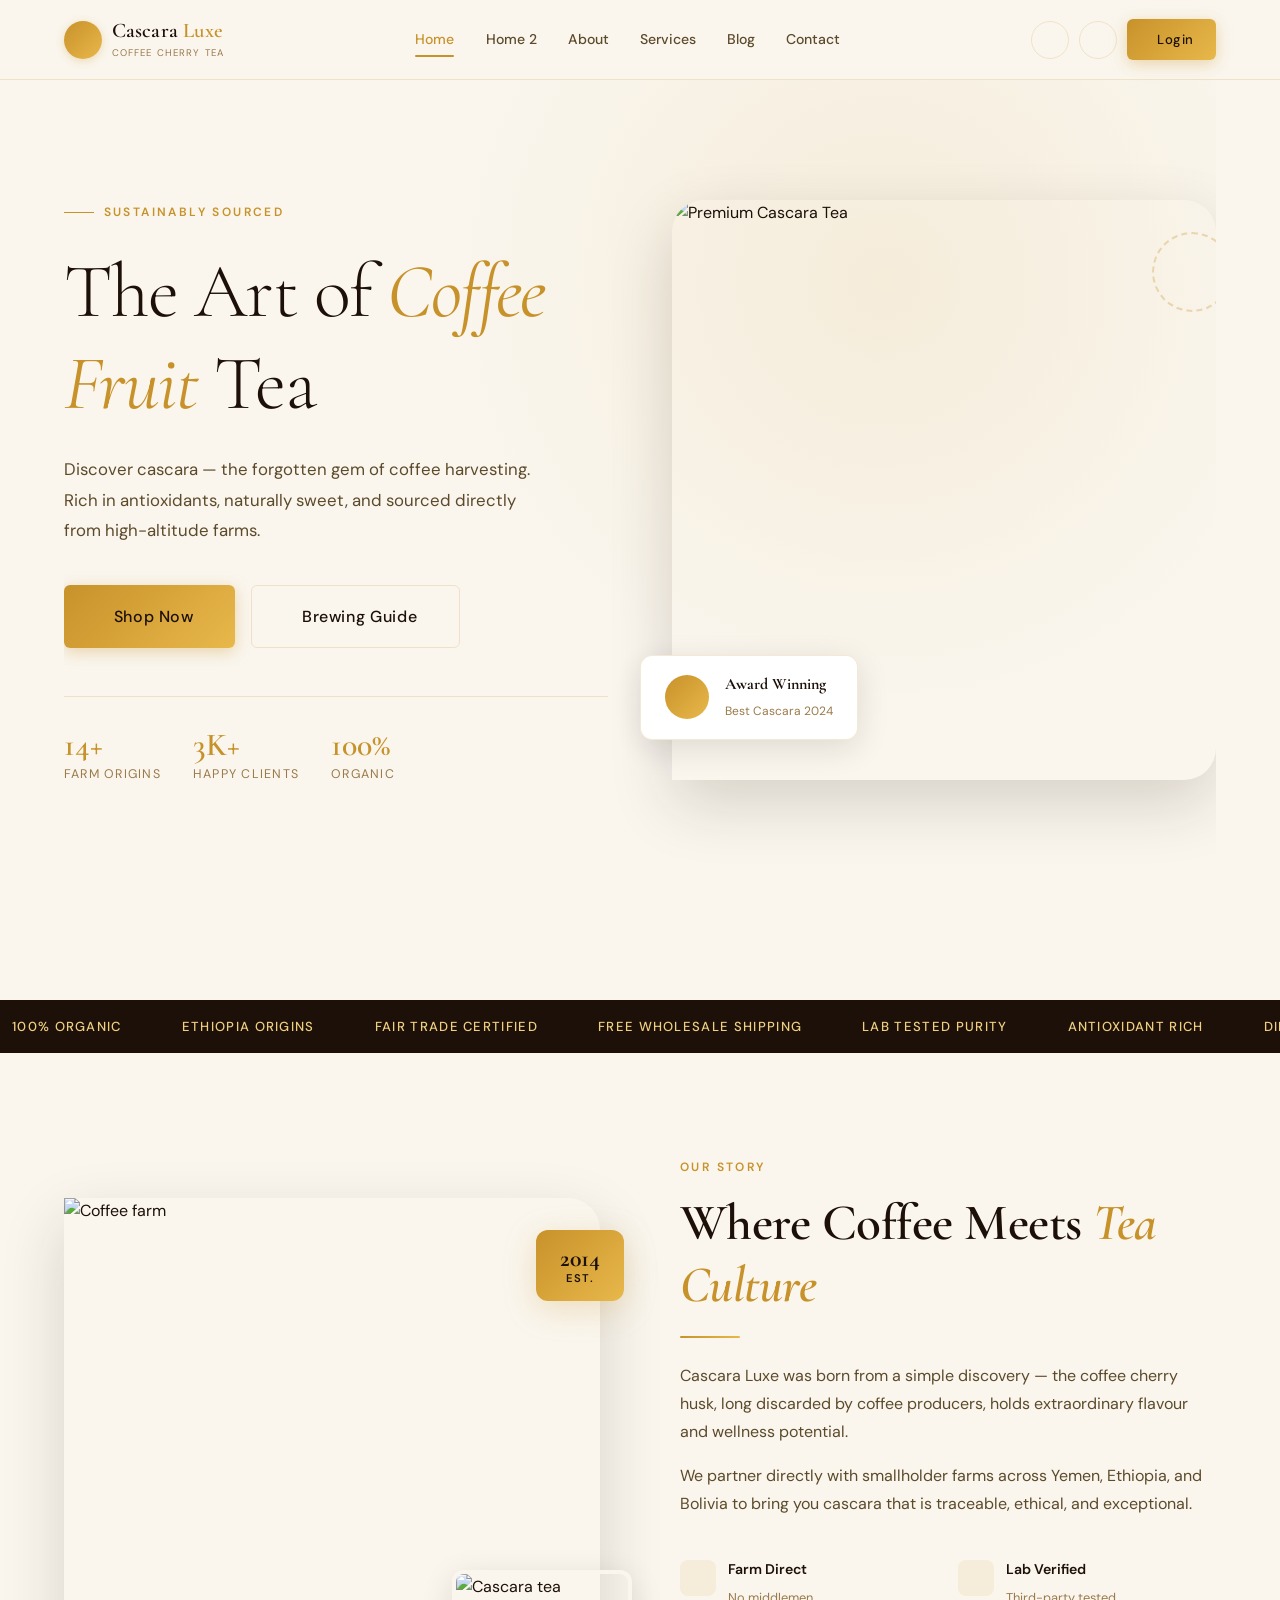
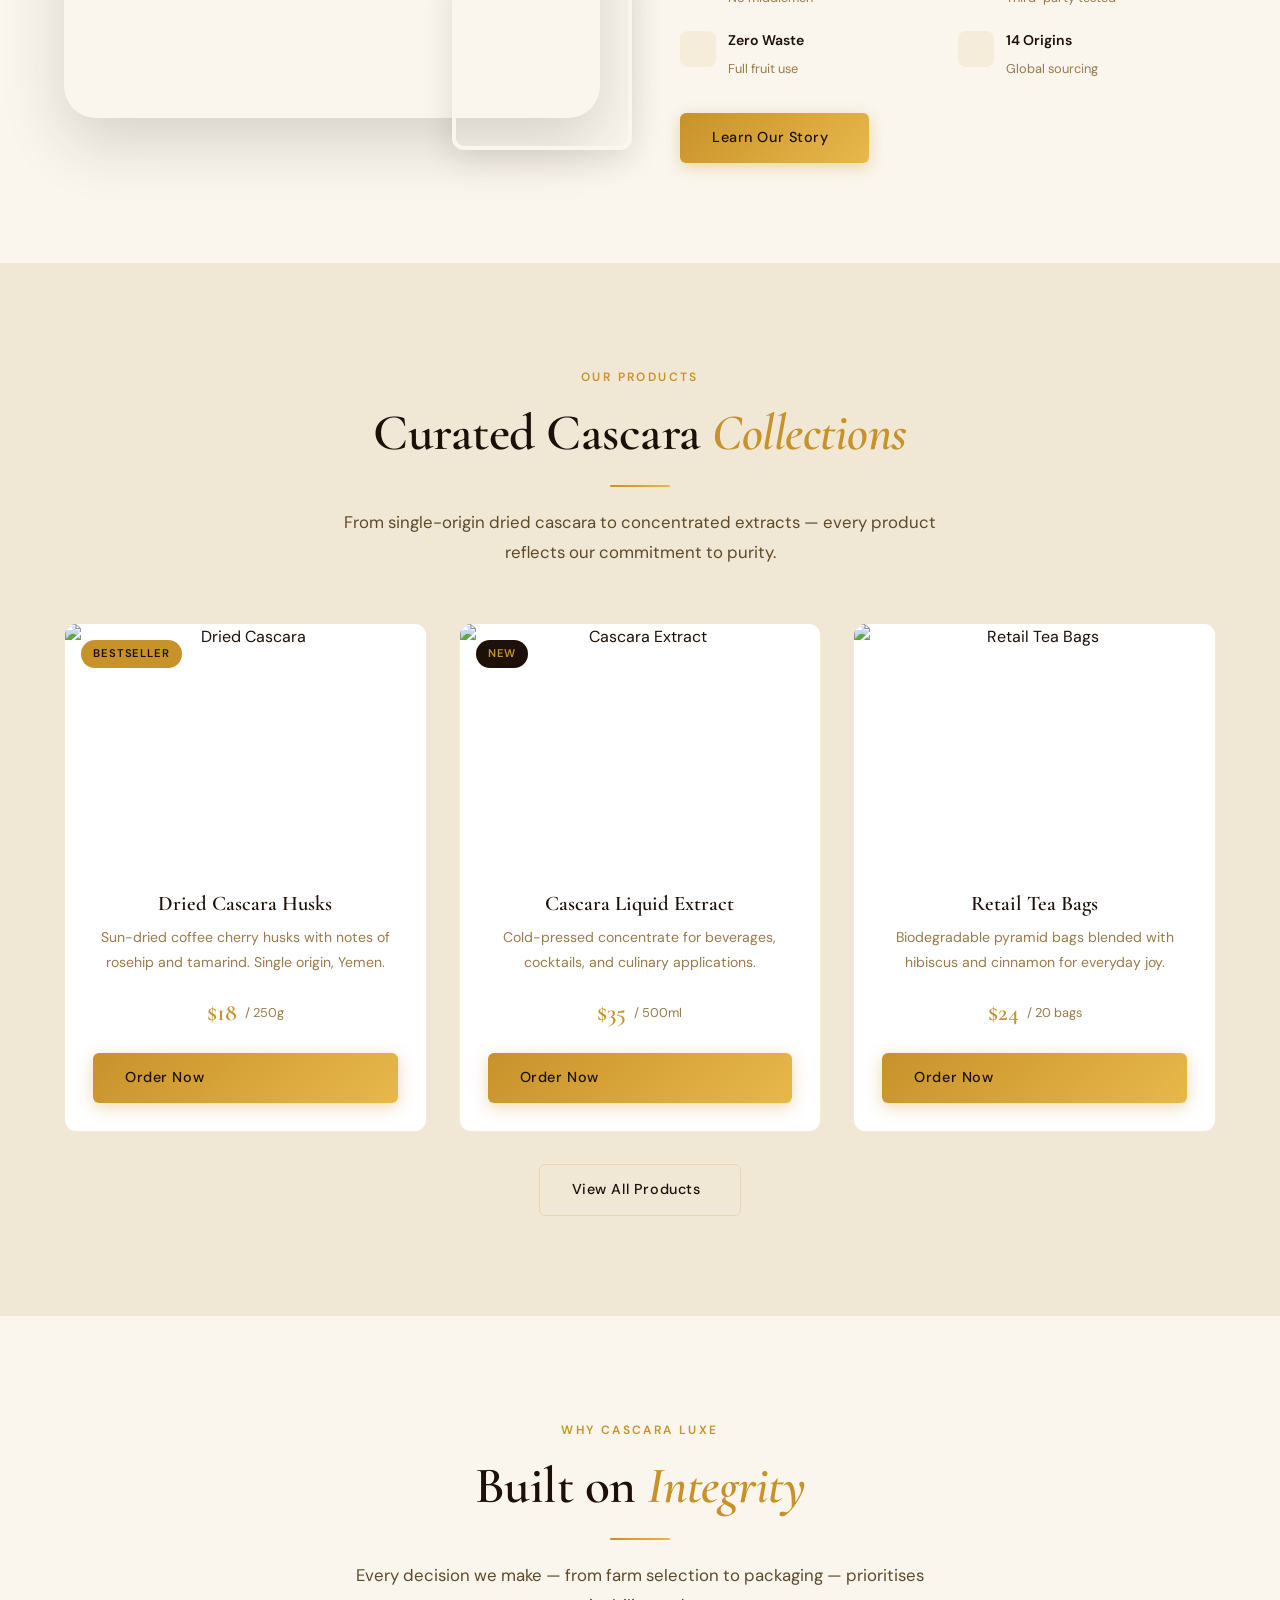
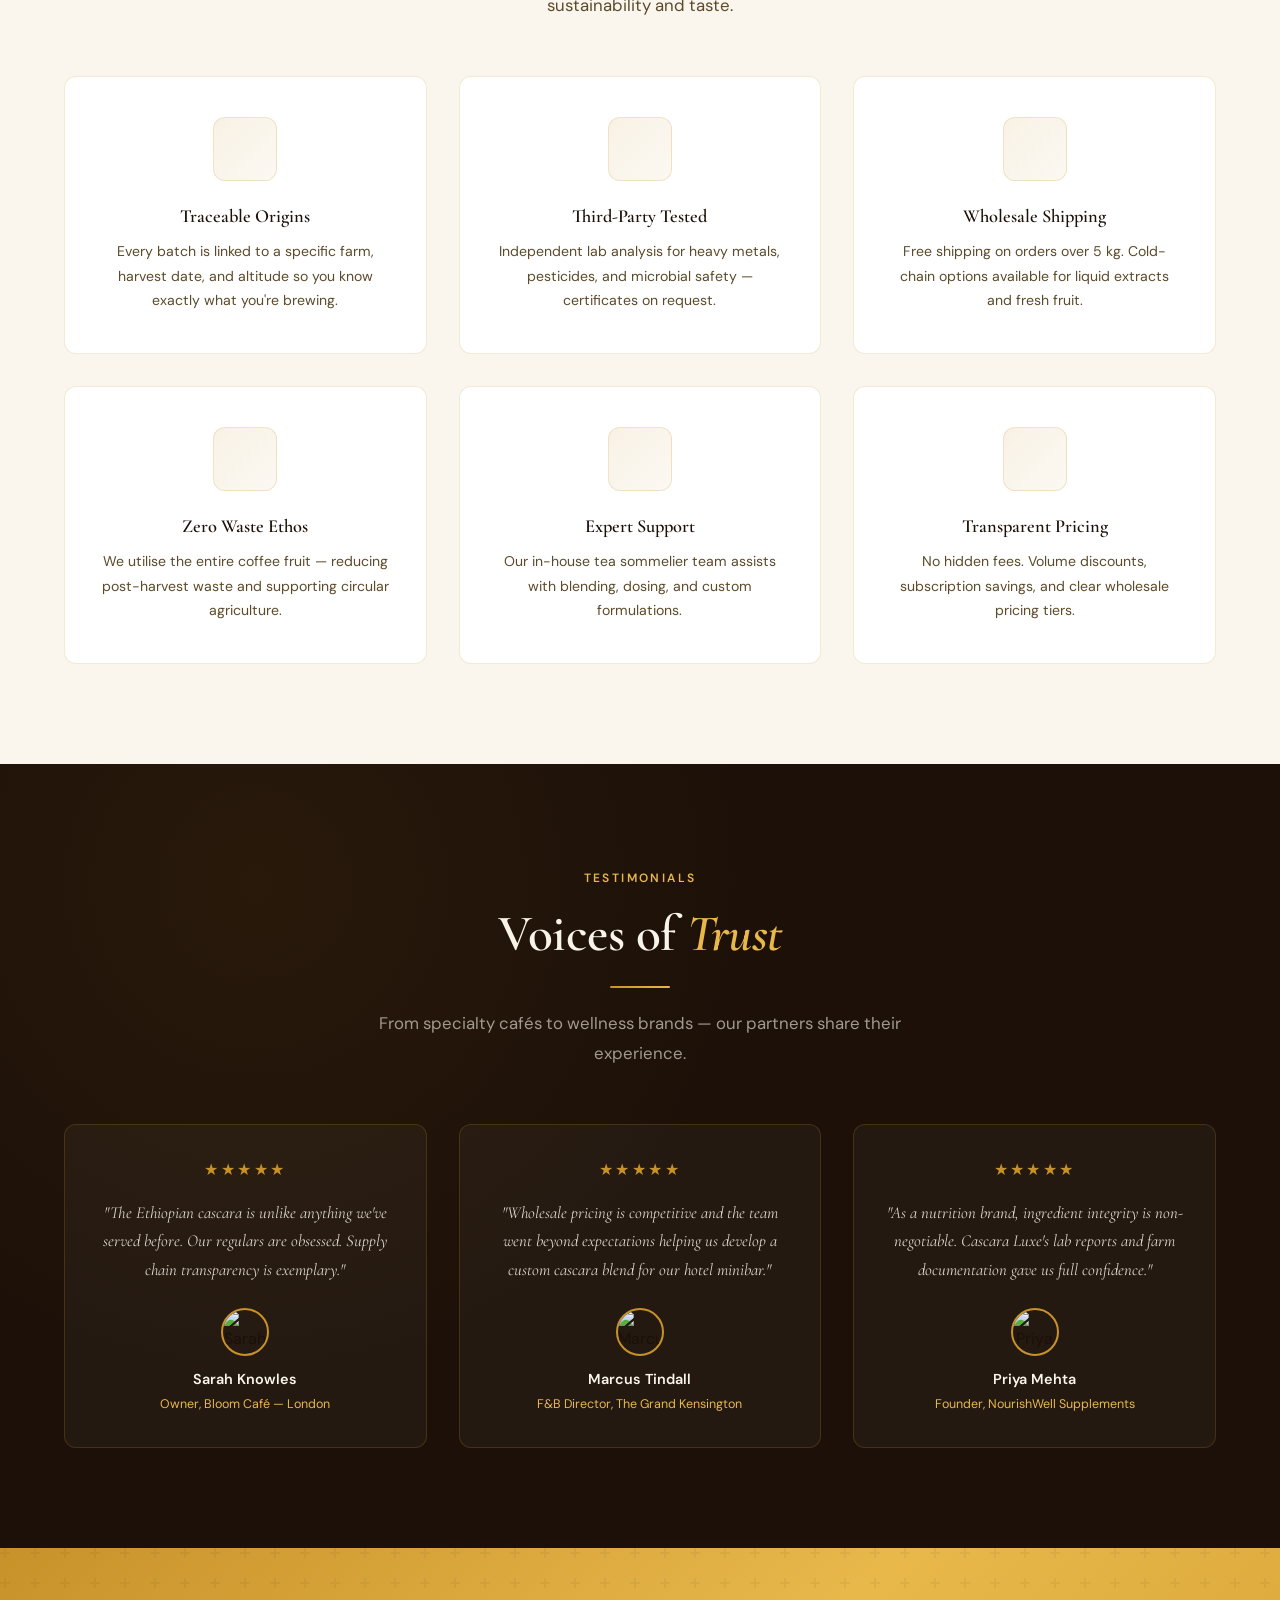
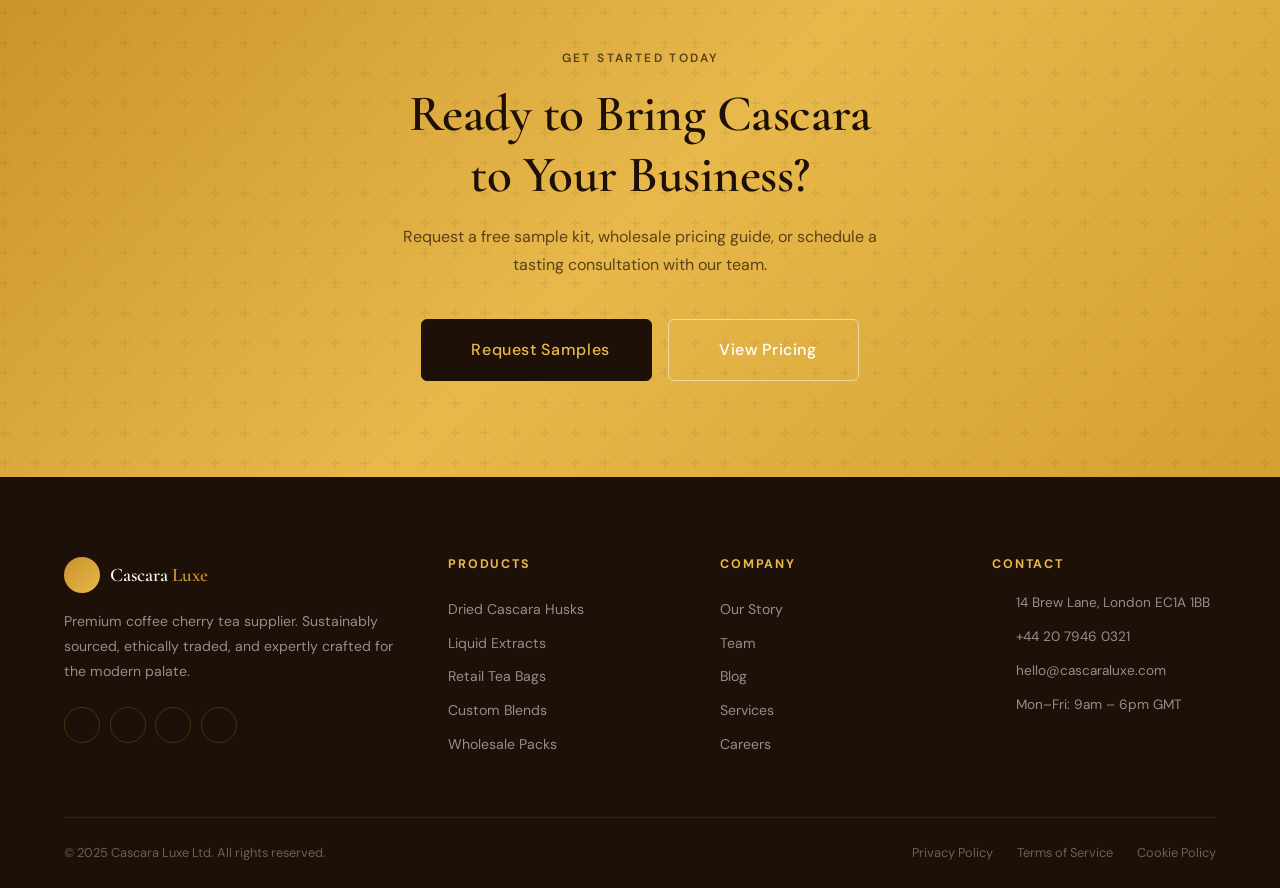
==== index.html @ 8170ac2a "first commit" ====
<!DOCTYPE html>
<html lang="en" data-theme="light" dir="ltr">
<head>
  <meta charset="UTF-8" />
  <meta name="viewport" content="width=device-width, initial-scale=1.0" />
  <title>Cascara Luxe — Coffee Cherry & Cascara Tea Supplier</title>
  <meta name="description" content="Premium cascara sourcing, brewing guides, wholesale pricing and retail bags. Pure coffee fruit, naturally crafted." />
  <link rel="icon" href="assets/images/favicon.svg" type="image/svg+xml" />
  <link rel="stylesheet" href="assets/css/style.css" />
  <link rel="stylesheet" href="assets/css/dark-mode.css" />
  <link rel="stylesheet" href="assets/css/rtl.css" />
  <link rel="stylesheet" href="https://cdnjs.cloudflare.com/ajax/libs/remixicon/4.2.0/remixicon.min.css" />
</head>
<body>

<!-- Page Loader -->
<div id="page-loader">
  <div style="position:relative;display:flex;align-items:center;justify-content:center;">
    <div class="loader-ring"></div>
    <span class="loader-brand">C</span>
  </div>
</div>

<!-- Header -->
<header class="header" id="header">
  <div class="header-inner">
    <a href="index.html" class="brand">
      <div class="brand-logo"><i class="ri-leaf-line"></i></div>
      <div>
        <span class="brand-name">Cascara <span>Luxe</span></span>
        <span class="brand-tagline">Coffee Cherry Tea</span>
      </div>
    </a>
    <!-- Desktop Nav -->
    <nav class="nav-desktop" aria-label="Main Navigation">
      <a href="index.html" class="nav-link active">Home</a>
      <a href="pages/home2.html" class="nav-link">Home 2</a>
      <a href="pages/about.html" class="nav-link">About</a>
      <a href="pages/services.html" class="nav-link">Services</a>
      <a href="pages/blog.html" class="nav-link">Blog</a>
      <a href="pages/contact.html" class="nav-link">Contact</a>
    </nav>
    <!-- Actions -->
    <div class="header-actions">
      <button class="icon-btn theme-toggle" aria-label="Toggle Theme" title="Toggle Theme">
        <i class="ri-moon-line"></i>
      </button>
      <button class="icon-btn rtl-toggle" aria-label="Toggle RTL" title="Toggle Direction">
        <i class="ri-align-right"></i>
      </button>
      <a href="pages/login.html" class="btn btn-primary btn-sm">
        <i class="ri-user-line"></i> Login
      </a>
      <button class="hamburger" aria-label="Toggle Menu" aria-expanded="false">
        <span></span><span></span><span></span>
      </button>
    </div>
  </div>
</header>

<!-- Mobile Menu -->
<div class="mobile-menu" id="mobile-menu">
  <a href="index.html" class="mobile-nav-link active">Home</a>
  <a href="pages/home2.html" class="mobile-nav-link">Home 2</a>
  <a href="pages/about.html" class="mobile-nav-link">About</a>
  <a href="pages/services.html" class="mobile-nav-link">Services</a>
  <a href="pages/blog.html" class="mobile-nav-link">Blog</a>
  <a href="pages/contact.html" class="mobile-nav-link">Contact</a>
  <div class="mobile-actions">
    <button class="icon-btn theme-toggle" aria-label="Theme"><i class="ri-moon-line"></i></button>
    <button class="icon-btn rtl-toggle" aria-label="RTL"><i class="ri-align-right"></i></button>
    <a href="pages/login.html" class="btn btn-primary btn-sm"><i class="ri-user-line"></i> Login</a>
  </div>
</div>

<main>

  <!-- ── SECTION 1: Hero ── -->
  <section class="section" style="padding-top:0">
    <div class="container">
      <div class="hero">
        <div class="hero-content">
          <span class="hero-eyebrow">Sustainably Sourced</span>
          <h1>The Art of <em>Coffee Fruit</em> Tea</h1>
          <p class="hero-desc">
            Discover cascara — the forgotten gem of coffee harvesting. Rich in antioxidants, 
            naturally sweet, and sourced directly from high-altitude farms.
          </p>
          <div class="hero-ctas">
            <a href="services.html" class="btn btn-primary btn-lg">
              <i class="ri-leaf-line"></i> Shop Now
            </a>
            <a href="home2.html" class="btn btn-secondary btn-lg">
              <i class="ri-play-circle-line"></i> Brewing Guide
            </a>
          </div>
          <div class="hero-stats">
            <div>
              <span class="hero-stat-num">14+</span>
              <span class="hero-stat-label">Farm Origins</span>
            </div>
            <div>
              <span class="hero-stat-num">3K+</span>
              <span class="hero-stat-label">Happy Clients</span>
            </div>
            <div>
              <span class="hero-stat-num">100%</span>
              <span class="hero-stat-label">Organic</span>
            </div>
          </div>
        </div>
        <div class="hero-visual">
          <img src="https://images.unsplash.com/photo-1544787219-7f47ccb76574?w=800&q=80"
               alt="Premium Cascara Tea" class="hero-img-main" loading="eager" />
          <div class="hero-badge">
            <div class="hero-badge-icon"><i class="ri-award-line"></i></div>
            <div class="hero-badge-text">
              <strong>Award Winning</strong>
              <span>Best Cascara 2024</span>
            </div>
          </div>
          <div class="hero-dot"></div>
        </div>
      </div>
    </div>
  </section>

  <!-- ── Marquee Strip ── -->
  <div class="marquee-strip">
    <div class="marquee-track">
      <span class="marquee-item"><i class="ri-seedling-line"></i> 100% Organic</span>
      <span class="marquee-item"><i class="ri-map-pin-line"></i> Ethiopia Origins</span>
      <span class="marquee-item"><i class="ri-leaf-line"></i> Fair Trade Certified</span>
      <span class="marquee-item"><i class="ri-truck-line"></i> Free Wholesale Shipping</span>
      <span class="marquee-item"><i class="ri-flask-line"></i> Lab Tested Purity</span>
      <span class="marquee-item"><i class="ri-heart-line"></i> Antioxidant Rich</span>
      <span class="marquee-item"><i class="ri-global-line"></i> Direct Farm Sourcing</span>
      <span class="marquee-item"><i class="ri-star-line"></i> Premium Grade</span>
    </div>
  </div>

  <!-- ── SECTION 2: About / Story ── -->
  <section class="about-section reveal" id="about">
    <div class="container">
      <div class="about-grid">
        <div class="about-img-wrap">
          <img src="https://images.unsplash.com/photo-1461023058943-07fcbe16d735?w=700&q=80"
               alt="Coffee farm" class="about-img-main" loading="lazy" />
          <img src="https://images.unsplash.com/photo-1509042239860-f550ce710b93?w=400&q=80"
               alt="Cascara tea" class="about-img-accent" loading="lazy" />
          <div class="about-floater">
            2014<small>Est.</small>
          </div>
        </div>
        <div>
          <span class="section-label">Our Story</span>
          <h2 class="section-title" style="text-align:left">Where Coffee Meets <em style="font-style:italic;color:var(--gold)">Tea Culture</em></h2>
          <div class="divider-gold" style="margin:1rem 0 1.5rem 0"></div>
          <p style="margin-bottom:1rem">
            Cascara Luxe was born from a simple discovery — the coffee cherry husk, long discarded 
            by coffee producers, holds extraordinary flavour and wellness potential.
          </p>
          <p style="margin-bottom:2rem">
            We partner directly with smallholder farms across Yemen, Ethiopia, and Bolivia to 
            bring you cascara that is traceable, ethical, and exceptional.
          </p>
          <div class="about-features">
            <div class="about-feature-item">
              <div class="about-feature-icon"><i class="ri-seedling-line"></i></div>
              <div class="about-feature-text">
                <strong>Farm Direct</strong>
                <span>No middlemen</span>
              </div>
            </div>
            <div class="about-feature-item">
              <div class="about-feature-icon"><i class="ri-shield-check-line"></i></div>
              <div class="about-feature-text">
                <strong>Lab Verified</strong>
                <span>Third-party tested</span>
              </div>
            </div>
            <div class="about-feature-item">
              <div class="about-feature-icon"><i class="ri-recycle-line"></i></div>
              <div class="about-feature-text">
                <strong>Zero Waste</strong>
                <span>Full fruit use</span>
              </div>
            </div>
            <div class="about-feature-item">
              <div class="about-feature-icon"><i class="ri-global-line"></i></div>
              <div class="about-feature-text">
                <strong>14 Origins</strong>
                <span>Global sourcing</span>
              </div>
            </div>
          </div>
          <div style="margin-top:2rem">
            <a href="about.html" class="btn btn-primary">Learn Our Story <i class="ri-arrow-right-line"></i></a>
          </div>
        </div>
      </div>
    </div>
  </section>

  <!-- ── SECTION 3: Products ── -->
  <section class="products-section reveal" id="products">
    <div class="container">
      <div class="section-header">
        <span class="section-label">Our Products</span>
        <h2 class="section-title">Curated Cascara <em style="font-style:italic;color:var(--gold)">Collections</em></h2>
        <div class="divider-gold"></div>
        <p class="section-subtitle">From single-origin dried cascara to concentrated extracts — every product reflects our commitment to purity.</p>
      </div>
      <div class="products-grid">
        <div class="product-card reveal reveal-delay-1">
          <div class="product-card-img-wrap">
            <img src="https://images.unsplash.com/photo-1516733725897-1aa73b87c8e8?w=600&q=80"
                 alt="Dried Cascara" class="product-card-img" loading="lazy" />
            <span class="product-badge">Bestseller</span>
          </div>
          <div class="product-card-body">
            <h3>Dried Cascara Husks</h3>
            <p>Sun-dried coffee cherry husks with notes of rosehip and tamarind. Single origin, Yemen.</p>
            <div class="product-price">
              <span class="product-price-main">$18</span>
              <span class="product-price-unit">/ 250g</span>
            </div>
            <a href="services.html" class="btn btn-primary w-full">Order Now <i class="ri-shopping-bag-line"></i></a>
          </div>
        </div>
        <div class="product-card reveal reveal-delay-2">
          <div class="product-card-img-wrap">
            <img src="https://images.unsplash.com/photo-1556909114-f6e7ad7d3136?w=600&q=80"
                 alt="Cascara Extract" class="product-card-img" loading="lazy" />
            <span class="product-badge" style="background:var(--espresso);color:var(--gold)">New</span>
          </div>
          <div class="product-card-body">
            <h3>Cascara Liquid Extract</h3>
            <p>Cold-pressed concentrate for beverages, cocktails, and culinary applications.</p>
            <div class="product-price">
              <span class="product-price-main">$35</span>
              <span class="product-price-unit">/ 500ml</span>
            </div>
            <a href="services.html" class="btn btn-primary w-full">Order Now <i class="ri-shopping-bag-line"></i></a>
          </div>
        </div>
        <div class="product-card reveal reveal-delay-3">
          <div class="product-card-img-wrap">
            <img src="https://images.unsplash.com/photo-1564890369478-c89ca6d9cde9?w=600&q=80"
                 alt="Retail Tea Bags" class="product-card-img" loading="lazy" />
          </div>
          <div class="product-card-body">
            <h3>Retail Tea Bags</h3>
            <p>Biodegradable pyramid bags blended with hibiscus and cinnamon for everyday joy.</p>
            <div class="product-price">
              <span class="product-price-main">$24</span>
              <span class="product-price-unit">/ 20 bags</span>
            </div>
            <a href="services.html" class="btn btn-primary w-full">Order Now <i class="ri-shopping-bag-line"></i></a>
          </div>
        </div>
      </div>
      <div class="text-center mt-4">
        <a href="services.html" class="btn btn-secondary">View All Products <i class="ri-arrow-right-line"></i></a>
      </div>
    </div>
  </section>

  <!-- ── SECTION 4: Why Choose Us ── -->
  <section class="features-section reveal" id="features">
    <div class="container">
      <div class="section-header">
        <span class="section-label">Why Cascara Luxe</span>
        <h2 class="section-title">Built on <em style="font-style:italic;color:var(--gold)">Integrity</em></h2>
        <div class="divider-gold"></div>
        <p class="section-subtitle">Every decision we make — from farm selection to packaging — prioritises sustainability and taste.</p>
      </div>
      <div class="features-grid">
        <div class="feature-card reveal reveal-delay-1">
          <div class="feature-icon"><i class="ri-map-2-line"></i></div>
          <h3>Traceable Origins</h3>
          <p>Every batch is linked to a specific farm, harvest date, and altitude so you know exactly what you're brewing.</p>
        </div>
        <div class="feature-card reveal reveal-delay-2">
          <div class="feature-icon"><i class="ri-flask-line"></i></div>
          <h3>Third-Party Tested</h3>
          <p>Independent lab analysis for heavy metals, pesticides, and microbial safety — certificates on request.</p>
        </div>
        <div class="feature-card reveal reveal-delay-3">
          <div class="feature-icon"><i class="ri-truck-line"></i></div>
          <h3>Wholesale Shipping</h3>
          <p>Free shipping on orders over 5 kg. Cold-chain options available for liquid extracts and fresh fruit.</p>
        </div>
        <div class="feature-card reveal reveal-delay-1">
          <div class="feature-icon"><i class="ri-recycle-line"></i></div>
          <h3>Zero Waste Ethos</h3>
          <p>We utilise the entire coffee fruit — reducing post-harvest waste and supporting circular agriculture.</p>
        </div>
        <div class="feature-card reveal reveal-delay-2">
          <div class="feature-icon"><i class="ri-customer-service-line"></i></div>
          <h3>Expert Support</h3>
          <p>Our in-house tea sommelier team assists with blending, dosing, and custom formulations.</p>
        </div>
        <div class="feature-card reveal reveal-delay-3">
          <div class="feature-icon"><i class="ri-price-tag-3-line"></i></div>
          <h3>Transparent Pricing</h3>
          <p>No hidden fees. Volume discounts, subscription savings, and clear wholesale pricing tiers.</p>
        </div>
      </div>
    </div>
  </section>

  <!-- ── SECTION 5: Testimonials ── -->
  <section class="testimonials-section reveal" id="testimonials">
    <div class="container">
      <div class="section-header">
        <span class="section-label">Testimonials</span>
        <h2 class="section-title">Voices of <em style="font-style:italic;color:var(--gold-light)">Trust</em></h2>
        <div class="divider-gold"></div>
        <p class="section-subtitle">From specialty cafés to wellness brands — our partners share their experience.</p>
      </div>
      <div class="testimonials-grid">
        <div class="testimonial-card reveal reveal-delay-1">
          <div class="testimonial-stars">★★★★★</div>
          <p class="testimonial-text">"The Ethiopian cascara is unlike anything we've served before. Our regulars are obsessed. Supply chain transparency is exemplary."</p>
          <img src="https://images.unsplash.com/photo-1494790108755-2616b612b786?w=100&q=80" alt="Sarah K." class="testimonial-avatar" loading="lazy" />
          <span class="testimonial-name">Sarah Knowles</span>
          <span class="testimonial-role">Owner, Bloom Café — London</span>
        </div>
        <div class="testimonial-card reveal reveal-delay-2">
          <div class="testimonial-stars">★★★★★</div>
          <p class="testimonial-text">"Wholesale pricing is competitive and the team went beyond expectations helping us develop a custom cascara blend for our hotel minibar."</p>
          <img src="https://images.unsplash.com/photo-1507003211169-0a1dd7228f2d?w=100&q=80" alt="Marcus T." class="testimonial-avatar" loading="lazy" />
          <span class="testimonial-name">Marcus Tindall</span>
          <span class="testimonial-role">F&B Director, The Grand Kensington</span>
        </div>
        <div class="testimonial-card reveal reveal-delay-3">
          <div class="testimonial-stars">★★★★★</div>
          <p class="testimonial-text">"As a nutrition brand, ingredient integrity is non-negotiable. Cascara Luxe's lab reports and farm documentation gave us full confidence."</p>
          <img src="https://images.unsplash.com/photo-1438761681033-6461ffad8d80?w=100&q=80" alt="Priya M." class="testimonial-avatar" loading="lazy" />
          <span class="testimonial-name">Priya Mehta</span>
          <span class="testimonial-role">Founder, NourishWell Supplements</span>
        </div>
      </div>
    </div>
  </section>

  <!-- ── SECTION 6: CTA ── -->
  <section class="cta-section reveal">
    <div class="container">
      <span class="section-label" style="color:var(--espresso);opacity:0.7">Get Started Today</span>
      <h2>Ready to Bring Cascara <br>to Your Business?</h2>
      <p>Request a free sample kit, wholesale pricing guide, or schedule a tasting consultation with our team.</p>
      <div class="cta-btns">
        <a href="contact.html" class="btn btn-dark btn-lg"><i class="ri-mail-send-line"></i> Request Samples</a>
        <a href="services.html" class="btn btn-outline-white btn-lg"><i class="ri-price-tag-3-line"></i> View Pricing</a>
      </div>
    </div>
  </section>

</main>

<!-- Footer -->
<footer class="footer">
  <div class="container">
    <div class="footer-grid">
      <div class="footer-brand">
        <div class="footer-brand-wrap">
          <div class="footer-logo"><i class="ri-leaf-line"></i></div>
          <span class="footer-brand-name">Cascara <span>Luxe</span></span>
        </div>
        <p class="footer-desc">Premium coffee cherry tea supplier. Sustainably sourced, ethically traded, and expertly crafted for the modern palate.</p>
        <div class="footer-socials">
          <a href="#" class="footer-social" aria-label="Instagram"><i class="ri-instagram-line"></i></a>
          <a href="#" class="footer-social" aria-label="Twitter"><i class="ri-twitter-x-line"></i></a>
          <a href="#" class="footer-social" aria-label="LinkedIn"><i class="ri-linkedin-line"></i></a>
          <a href="#" class="footer-social" aria-label="YouTube"><i class="ri-youtube-line"></i></a>
        </div>
      </div>
      <div class="footer-col">
        <h4>Products</h4>
        <div class="footer-links">
          <a href="pages/services.html" class="footer-link">Dried Cascara Husks</a>
          <a href="pages/services.html" class="footer-link">Liquid Extracts</a>
          <a href="pages/services.html" class="footer-link">Retail Tea Bags</a>
          <a href="pages/services.html" class="footer-link">Custom Blends</a>
          <a href="pages/services.html" class="footer-link">Wholesale Packs</a>
        </div>
      </div>
      <div class="footer-col">
        <h4>Company</h4>
        <div class="footer-links">
          <a href="pages/about.html" class="footer-link">Our Story</a>
          <a href="pages/about.html" class="footer-link">Team</a>
          <a href="pages/blog.html" class="footer-link">Blog</a>
          <a href="pages/services.html" class="footer-link">Services</a>
          <a href="pages/contact.html" class="footer-link">Careers</a>
        </div>
      </div>
      <div class="footer-col">
        <h4>Contact</h4>
        <div class="footer-links">
          <div class="footer-contact-item"><i class="ri-map-pin-line"></i><span>14 Brew Lane, London EC1A 1BB</span></div>
          <div class="footer-contact-item"><i class="ri-phone-line"></i><span>+44 20 7946 0321</span></div>
          <div class="footer-contact-item"><i class="ri-mail-line"></i><span>hello@cascaraluxe.com</span></div>
          <div class="footer-contact-item"><i class="ri-time-line"></i><span>Mon–Fri: 9am – 6pm GMT</span></div>
        </div>
      </div>
    </div>
    <div class="footer-bottom">
      <p>© 2025 Cascara Luxe Ltd. All rights reserved.</p>
      <div class="footer-bottom-links">
        <a href="#">Privacy Policy</a>
        <a href="#">Terms of Service</a>
        <a href="#">Cookie Policy</a>
      </div>
    </div>
  </div>
</footer>

<script src="assets/js/main.js"></script>
</body>
</html>
---- assets/css/style.css ----
/* ============================================================
   CASCARA LUXE — Main Stylesheet
   Color Palette: Deep Espresso | Amber Gold | Ivory Cream
   ============================================================ */

@import url('https://fonts.googleapis.com/css2?family=Cormorant+Garamond:ital,wght@0,300;0,400;0,500;0,600;0,700;1,300;1,400&family=DM+Sans:wght@300;400;500;600&family=Playfair+Display:ital,wght@0,700;1,400&display=swap');

/* ── CSS Variables ─────────────────────────────────────── */
:root {
  --espresso:    #1C1008;
  --gold:        #C8922A;
  --gold-light:  #E8B84B;
  --gold-pale:   #F0D080;
  --ivory:       #FAF6EE;
  --ivory-dark:  #F0E8D5;
  --ivory-mid:   #E8DCC8;
  --text-primary:   #1C1008;
  --text-secondary: #5C4A2A;
  --text-muted:     #9A7A4A;
  --bg-primary:     #FAF6EE;
  --bg-secondary:   #F0E8D5;
  --bg-card:        #FFFFFF;
  --border:         rgba(200,146,42,0.2);
  --shadow-sm:  0 2px 12px rgba(28,16,8,0.08);
  --shadow-md:  0 8px 32px rgba(28,16,8,0.12);
  --shadow-lg:  0 24px 64px rgba(28,16,8,0.16);
  --shadow-gold: 0 8px 32px rgba(200,146,42,0.25);
  --radius-sm:  6px;
  --radius-md:  12px;
  --radius-lg:  20px;
  --radius-xl:  32px;
  --font-display: 'Cormorant Garamond', serif;
  --font-body:    'DM Sans', sans-serif;
  --font-accent:  'Playfair Display', serif;
  --transition:   all 0.35s cubic-bezier(0.25, 0.46, 0.45, 0.94);
  --transition-fast: all 0.2s ease;
  --header-h: 80px;
  --section-pad: 100px;
  --container: 1280px;
}

/* ── Reset ──────────────────────────────────────────────── */
*, *::before, *::after { box-sizing: border-box; margin: 0; padding: 0; }
html { scroll-behavior: smooth; font-size: 16px; }
body {
  font-family: var(--font-body);
  background: var(--bg-primary);
  color: var(--text-primary);
  line-height: 1.6;
  overflow-x: hidden;
  transition: background 0.4s ease, color 0.4s ease;
}
img { max-width: 100%; height: auto; display: block; }
a { text-decoration: none; color: inherit; }
ul { list-style: none; }
button { cursor: pointer; border: none; background: none; font-family: var(--font-body); }
input, textarea, select { font-family: var(--font-body); }

/* ── Scrollbar ──────────────────────────────────────────── */
::-webkit-scrollbar { width: 6px; }
::-webkit-scrollbar-track { background: var(--bg-secondary); }
::-webkit-scrollbar-thumb { background: var(--gold); border-radius: 3px; }

/* ── Container ──────────────────────────────────────────── */
.container {
  width: 90%;
  max-width: var(--container);
  margin: 0 auto;
}
.container--sm { max-width: 860px; }
.container--xs { max-width: 640px; }

/* ── Typography ─────────────────────────────────────────── */
h1, h2, h3, h4, h5, h6 {
  font-family: var(--font-display);
  line-height: 1.2;
  color: var(--text-primary);
  font-weight: 600;
}
h1 { font-size: clamp(2.8rem, 6vw, 5.5rem); letter-spacing: -0.02em; }
h2 { font-size: clamp(2rem, 4vw, 3.5rem); letter-spacing: -0.01em; }
h3 { font-size: clamp(1.4rem, 2.5vw, 2rem); }
h4 { font-size: 1.25rem; }
p { font-size: 1rem; color: var(--text-secondary); line-height: 1.75; }

/* ── Section Headings ───────────────────────────────────── */
.section-label {
  display: inline-block;
  font-family: var(--font-body);
  font-size: 0.75rem;
  font-weight: 600;
  letter-spacing: 0.2em;
  text-transform: uppercase;
  color: var(--gold);
  margin-bottom: 1rem;
}
.section-title {
  font-family: var(--font-display);
  font-weight: 600;
  color: var(--text-primary);
  margin-bottom: 1.25rem;
  text-align: center;
}
.section-subtitle {
  font-family: var(--font-body);
  color: var(--text-secondary);
  font-size: 1.05rem;
  max-width: 600px;
  margin: 0 auto 3rem;
  text-align: center;
  line-height: 1.8;
}
.section-header { text-align: center; margin-bottom: 3.5rem; }
.divider-gold {
  width: 60px; height: 2px;
  background: linear-gradient(90deg, var(--gold), var(--gold-light));
  margin: 1.25rem auto;
  border-radius: 2px;
}

/* ── Buttons ─────────────────────────────────────────────── */
.btn {
  display: inline-flex;
  align-items: center;
  gap: 0.5rem;
  padding: 0.85rem 2rem;
  border-radius: var(--radius-sm);
  font-family: var(--font-body);
  font-size: 0.9rem;
  font-weight: 500;
  letter-spacing: 0.04em;
  transition: var(--transition);
  position: relative;
  overflow: hidden;
  white-space: nowrap;
}
.btn::before {
  content: '';
  position: absolute;
  inset: 0;
  background: rgba(255,255,255,0.1);
  opacity: 0;
  transition: var(--transition-fast);
}
.btn:hover::before { opacity: 1; }

.btn-primary {
  background: linear-gradient(135deg, var(--gold), var(--gold-light));
  color: var(--espresso);
  box-shadow: 0 4px 16px rgba(200,146,42,0.35);
}
.btn-primary:hover {
  transform: translateY(-2px);
  box-shadow: 0 8px 28px rgba(200,146,42,0.45);
}
.btn-secondary {
  background: transparent;
  color: var(--text-primary);
  border: 1.5px solid var(--border);
}
.btn-secondary:hover {
  border-color: var(--gold);
  color: var(--gold);
  transform: translateY(-2px);
  background: rgba(200,146,42,0.06);
}
.btn-outline-white {
  background: transparent;
  color: #fff;
  border: 1.5px solid rgba(255,255,255,0.5);
}
.btn-outline-white:hover {
  background: rgba(255,255,255,0.12);
  border-color: #fff;
  transform: translateY(-2px);
}
.btn-dark {
  background: var(--espresso);
  color: var(--gold-light);
  border: 1.5px solid var(--espresso);
}
.btn-dark:hover {
  background: #2d1c0c;
  transform: translateY(-2px);
  box-shadow: var(--shadow-md);
}
.btn-sm { padding: 0.6rem 1.4rem; font-size: 0.82rem; }
.btn-lg { padding: 1.1rem 2.6rem; font-size: 1rem; }
.btn i { font-size: 0.95em; }

/* ── Cards ───────────────────────────────────────────────── */
.card {
  background: var(--bg-card);
  border-radius: var(--radius-md);
  border: 1px solid var(--border);
  overflow: hidden;
  transition: var(--transition);
  text-align: center;
}
.card:hover {
  transform: translateY(-6px);
  box-shadow: var(--shadow-lg);
  border-color: rgba(200,146,42,0.4);
}
.card-body { padding: 2rem; }
.card-img { width: 100%; height: 220px; object-fit: cover; transition: var(--transition); }
.card:hover .card-img { transform: scale(1.03); }
.card-img-wrap { overflow: hidden; }

/* ── Header / Navigation ────────────────────────────────── */
.header {
  position: fixed;
  top: 0; left: 0; right: 0;
  height: var(--header-h);
  z-index: 1000;
  background: rgba(250,246,238,0.92);
  backdrop-filter: blur(16px);
  -webkit-backdrop-filter: blur(16px);
  border-bottom: 1px solid var(--border);
  transition: var(--transition);
}
.header.scrolled {
  box-shadow: var(--shadow-md);
  background: rgba(250,246,238,0.97);
}
.header-inner {
  display: flex;
  align-items: center;
  justify-content: space-between;
  height: 100%;
  width: 90%;
  max-width: var(--container);
  margin: 0 auto;
}

/* Brand */
.brand {
  display: flex;
  align-items: center;
  gap: 0.6rem;
  text-decoration: none;
  flex-shrink: 0;
}
.brand-logo {
  width: 38px; height: 38px;
  background: linear-gradient(135deg, var(--gold), var(--gold-light));
  border-radius: 50%;
  display: flex;
  align-items: center;
  justify-content: center;
  font-size: 1.1rem;
  color: var(--espresso);
  font-weight: 700;
  box-shadow: 0 2px 10px rgba(200,146,42,0.3);
  transition: var(--transition);
}
.brand:hover .brand-logo { transform: rotate(10deg) scale(1.05); }
.brand-name {
  font-family: var(--font-display);
  font-size: 1.3rem;
  font-weight: 600;
  color: var(--text-primary);
  letter-spacing: 0.01em;
  line-height: 1.1;
}
.brand-name span { color: var(--gold); }
.brand-tagline {
  font-family: var(--font-body);
  font-size: 0.6rem;
  letter-spacing: 0.12em;
  text-transform: uppercase;
  color: var(--text-muted);
  display: block;
}

/* Desktop Nav */
.nav-desktop {
  display: none;
  align-items: center;
  gap: 0.25rem;
}
.nav-link {
  font-family: var(--font-body);
  font-size: 0.88rem;
  font-weight: 500;
  color: var(--text-secondary);
  padding: 0.5rem 0.85rem;
  border-radius: var(--radius-sm);
  transition: var(--transition-fast);
  position: relative;
}
.nav-link::after {
  content: '';
  position: absolute;
  bottom: 2px; left: 50%; right: 50%;
  height: 1.5px;
  background: var(--gold);
  transition: var(--transition-fast);
  border-radius: 2px;
}
.nav-link:hover { color: var(--gold); }
.nav-link:hover::after, .nav-link.active::after { left: 0.85rem; right: 0.85rem; }
.nav-link.active { color: var(--gold); }

/* Header Actions */
.header-actions {
  display: flex;
  align-items: center;
  gap: 0.6rem;
}
.icon-btn {
  width: 38px; height: 38px;
  border-radius: 50%;
  display: flex;
  align-items: center;
  justify-content: center;
  font-size: 0.95rem;
  color: var(--text-secondary);
  border: 1px solid var(--border);
  background: transparent;
  transition: var(--transition-fast);
}
.header-actions .icon-btn, .header-actions .btn {
  display: none;
}
@media (min-width: 1024px) {
  .header-actions .icon-btn, .header-actions .btn {
    display: flex;
  }
}
.icon-btn:hover {
  color: var(--gold);
  border-color: var(--gold);
  background: rgba(200,146,42,0.06);
  transform: scale(1.05);
}

/* Hamburger */
.hamburger {
  display: flex;
  flex-direction: column;
  justify-content: space-between;
  width: 24px; height: 18px;
  cursor: pointer;
  padding: 0;
}
.hamburger span {
  display: block;
  height: 2px;
  background: var(--text-primary);
  border-radius: 2px;
  transition: var(--transition);
}
.hamburger.open span:nth-child(1) { transform: translateY(8px) rotate(45deg); }
.hamburger.open span:nth-child(2) { opacity: 0; }
.hamburger.open span:nth-child(3) { transform: translateY(-8px) rotate(-45deg); }

/* Mobile Menu */
.mobile-menu {
  position: fixed;
  top: var(--header-h);
  left: 0; right: 0;
  background: var(--bg-primary);
  border-bottom: 1px solid var(--border);
  padding: 1.5rem;
  z-index: 999;
  transform: translateY(-110%);
  opacity: 0;
  transition: var(--transition);
  box-shadow: var(--shadow-lg);
}
.mobile-menu.open {
  transform: translateY(0);
  opacity: 1;
}
.mobile-nav-link {
  display: block;
  padding: 0.85rem 1rem;
  font-family: var(--font-body);
  font-size: 0.95rem;
  font-weight: 500;
  color: var(--text-secondary);
  border-radius: var(--radius-sm);
  transition: var(--transition-fast);
  border-bottom: 1px solid var(--border);
}
.mobile-nav-link:hover { color: var(--gold); background: rgba(200,146,42,0.06); }
.mobile-nav-link:last-child { border-bottom: none; }
.mobile-actions {
  display: flex;
  align-items: center;
  justify-content: center;
  gap: 1rem;
  padding-top: 2rem;
  margin-top: 1rem;
  border-top: 1px solid var(--border);
}
.mobile-actions .btn { width: 100%; justify-content: center; }

/* Desktop only: show at 1024+ */
@media (min-width: 1024px) {
  .nav-desktop { display: flex; }
  .hamburger { display: none; }
  .mobile-menu { display: none !important; }
}

/* ── Main Content Offset ────────────────────────────────── */
main { padding-top: var(--header-h); }

/* ── Hero Section ───────────────────────────────────────── */
.hero {
  min-height: calc(100vh - var(--header-h));
  display: grid;
  grid-template-columns: 1fr 1fr;
  align-items: center;
  gap: 4rem;
  padding: 5rem 0;
  position: relative;
  overflow: hidden;
}
.hero::before {
  content: '';
  position: absolute;
  top: -30%; right: -10%;
  width: 70vw; height: 70vw;
  max-width: 900px; max-height: 900px;
  border-radius: 50%;
  background: radial-gradient(circle, rgba(200,146,42,0.1) 0%, transparent 70%);
  pointer-events: none;
}
.hero-content { animation: fadeInUp 0.9s ease both; }
.hero-eyebrow {
  display: inline-flex;
  align-items: center;
  gap: 0.6rem;
  font-size: 0.75rem;
  font-weight: 600;
  letter-spacing: 0.2em;
  text-transform: uppercase;
  color: var(--gold);
  margin-bottom: 1.5rem;
}
.hero-eyebrow::before {
  content: '';
  display: block;
  width: 30px; height: 1.5px;
  background: var(--gold);
}
.hero h1 {
  font-family: var(--font-display);
  font-weight: 300;
  margin-bottom: 1.5rem;
  color: var(--text-primary);
}
.hero h1 em {
  font-style: italic;
  color: var(--gold);
  font-weight: 400;
}
.hero-desc {
  font-size: 1.05rem;
  color: var(--text-secondary);
  margin-bottom: 2.5rem;
  max-width: 480px;
  line-height: 1.8;
}
.hero-ctas { display: flex; gap: 1rem; flex-wrap: wrap; }
.hero-stats {
  display: flex;
  gap: 2rem;
  margin-top: 3rem;
  padding-top: 2rem;
  border-top: 1px solid var(--border);
}
.hero-stat-num {
  font-family: var(--font-display);
  font-size: 2rem;
  font-weight: 600;
  color: var(--gold);
  line-height: 1;
  display: block;
}
.hero-stat-label {
  font-size: 0.78rem;
  letter-spacing: 0.1em;
  text-transform: uppercase;
  color: var(--text-muted);
  display: block;
  margin-top: 0.25rem;
}
.hero-visual {
  position: relative;
  animation: fadeInRight 0.9s ease 0.2s both;
}
.hero-img-main {
  width: 100%;
  height: 580px;
  object-fit: cover;
  border-radius: var(--radius-xl) var(--radius-xl) var(--radius-xl) 0;
  box-shadow: var(--shadow-lg);
}
.hero-badge {
  position: absolute;
  bottom: 2.5rem;
  left: -2rem;
  background: var(--bg-card);
  border: 1px solid var(--border);
  border-radius: var(--radius-md);
  padding: 1rem 1.5rem;
  box-shadow: var(--shadow-md);
  display: flex;
  align-items: center;
  gap: 1rem;
  animation: floatY 4s ease-in-out infinite;
}
.hero-badge-icon {
  width: 44px; height: 44px;
  background: linear-gradient(135deg, var(--gold), var(--gold-light));
  border-radius: 50%;
  display: flex; align-items: center; justify-content: center;
  font-size: 1.2rem;
  color: var(--espresso);
}
.hero-badge-text strong {
  display: block;
  font-family: var(--font-display);
  font-size: 1rem;
  color: var(--text-primary);
}
.hero-badge-text span {
  font-size: 0.75rem;
  color: var(--text-muted);
}
.hero-dot {
  position: absolute;
  top: 2rem; right: -1rem;
  width: 80px; height: 80px;
  border: 2px dashed rgba(200,146,42,0.3);
  border-radius: 50%;
  animation: rotateSlow 12s linear infinite;
}

@media (max-width: 1023px) {
  .hero {
    grid-template-columns: 1fr;
    text-align: center;
    padding: 3rem 0;
    min-height: auto;
  }
  .hero-content { order: 2; }
  .hero-visual { order: 1; }
  .hero-desc { margin: 0 auto 2rem; }
  .hero-ctas { justify-content: center; }
  .hero-stats { justify-content: center; }
  .hero-img-main { height: 320px; border-radius: var(--radius-xl); }
  .hero-badge { display: none; }
}

/* ── Marquee Strip ──────────────────────────────────────── */
.marquee-strip {
  background: var(--espresso);
  padding: 1rem 0;
  overflow: hidden;
}
.marquee-track {
  display: flex;
  gap: 3rem;
  animation: marquee 30s linear infinite;
  width: max-content;
}
.marquee-item {
  display: flex;
  align-items: center;
  gap: 0.75rem;
  color: var(--gold-pale);
  font-size: 0.82rem;
  font-weight: 500;
  letter-spacing: 0.1em;
  text-transform: uppercase;
  white-space: nowrap;
}
.marquee-item i { color: var(--gold); font-size: 0.7rem; }

/* ── About Section ──────────────────────────────────────── */
.about-section { padding: var(--section-pad) 0; }
.about-grid {
  display: grid;
  grid-template-columns: 1fr 1fr;
  gap: 5rem;
  align-items: center;
}
.about-img-wrap { position: relative; }
.about-img-main {
  width: 100%;
  height: 520px;
  object-fit: cover;
  border-radius: 0 var(--radius-xl) var(--radius-xl) var(--radius-xl);
  box-shadow: var(--shadow-lg);
}
.about-img-accent {
  position: absolute;
  bottom: -2rem; right: -2rem;
  width: 180px; height: 180px;
  object-fit: cover;
  border-radius: var(--radius-md);
  border: 4px solid var(--bg-primary);
  box-shadow: var(--shadow-md);
}
.about-floater {
  position: absolute;
  top: 2rem; right: -1.5rem;
  background: linear-gradient(135deg, var(--gold), var(--gold-light));
  color: var(--espresso);
  padding: 1rem 1.5rem;
  border-radius: var(--radius-md);
  font-family: var(--font-display);
  font-size: 1.5rem;
  font-weight: 700;
  box-shadow: var(--shadow-gold);
  text-align: center;
  line-height: 1.1;
}
.about-floater small {
  display: block;
  font-family: var(--font-body);
  font-size: 0.7rem;
  letter-spacing: 0.1em;
  text-transform: uppercase;
  font-weight: 600;
}
.about-features {
  display: grid;
  grid-template-columns: 1fr 1fr;
  gap: 1.25rem;
  margin-top: 2.5rem;
}
.about-feature-item {
  display: flex;
  align-items: flex-start;
  gap: 0.75rem;
}
.about-feature-icon {
  width: 36px; height: 36px;
  background: rgba(200,146,42,0.1);
  border-radius: 8px;
  display: flex; align-items: center; justify-content: center;
  color: var(--gold);
  font-size: 1rem;
  flex-shrink: 0;
  margin-top: 2px;
}
.about-feature-text strong {
  display: block;
  font-size: 0.88rem;
  color: var(--text-primary);
  font-weight: 600;
  margin-bottom: 0.2rem;
}
.about-feature-text span {
  font-size: 0.8rem;
  color: var(--text-muted);
}

@media (max-width: 900px) {
  .about-grid { grid-template-columns: 1fr; gap: 3rem; }
  .about-img-main { height: 300px; border-radius: var(--radius-xl); }
  .about-img-accent, .about-floater { display: none; }
}

/* ── Products / Cards Grid ──────────────────────────────── */
.products-section {
  padding: var(--section-pad) 0;
  background: var(--bg-secondary);
}
.products-grid {
  display: grid;
  grid-template-columns: repeat(3, 1fr);
  gap: 2rem;
}
.product-card {
  background: var(--bg-card);
  border-radius: var(--radius-md);
  overflow: hidden;
  border: 1px solid var(--border);
  transition: var(--transition);
  text-align: center;
}
.product-card:hover {
  transform: translateY(-8px);
  box-shadow: var(--shadow-lg);
  border-color: rgba(200,146,42,0.4);
}
.product-card-img-wrap { overflow: hidden; position: relative; }
.product-card-img {
  width: 100%; height: 240px;
  object-fit: cover;
  transition: var(--transition);
}
.product-card:hover .product-card-img { transform: scale(1.06); }
.product-badge {
  position: absolute;
  top: 1rem; left: 1rem;
  background: var(--gold);
  color: var(--espresso);
  font-size: 0.7rem;
  font-weight: 600;
  letter-spacing: 0.08em;
  text-transform: uppercase;
  padding: 0.3rem 0.75rem;
  border-radius: 20px;
}
.product-card-body { padding: 1.75rem; }
.product-card-body h3 {
  font-family: var(--font-display);
  font-size: 1.3rem;
  margin-bottom: 0.5rem;
  text-align: center;
}
.product-card-body p {
  font-size: 0.88rem;
  margin-bottom: 1.25rem;
  text-align: center;
  color: var(--text-muted);
}
.product-price {
  display: flex;
  align-items: center;
  justify-content: center;
  gap: 0.5rem;
  margin-bottom: 1.25rem;
}
.product-price-main {
  font-family: var(--font-display);
  font-size: 1.5rem;
  font-weight: 600;
  color: var(--gold);
}
.product-price-unit {
  font-size: 0.8rem;
  color: var(--text-muted);
}

@media (max-width: 900px) {
  .products-grid { grid-template-columns: 1fr 1fr; }
}
@media (max-width: 600px) {
  .products-grid { grid-template-columns: 1fr; }
}

/* ── Features / Why Us ──────────────────────────────────── */
.features-section { padding: var(--section-pad) 0; }
.features-grid {
  display: grid;
  grid-template-columns: repeat(3, 1fr);
  gap: 2rem;
}
.feature-card {
  background: var(--bg-card);
  border: 1px solid var(--border);
  border-radius: var(--radius-md);
  padding: 2.5rem 2rem;
  text-align: center;
  transition: var(--transition);
  position: relative;
  overflow: hidden;
}
.feature-card::before {
  content: '';
  position: absolute;
  bottom: 0; left: 0; right: 0;
  height: 3px;
  background: linear-gradient(90deg, var(--gold), var(--gold-light));
  transform: scaleX(0);
  transition: var(--transition);
  transform-origin: left;
}
.feature-card:hover::before { transform: scaleX(1); }
.feature-card:hover {
  transform: translateY(-6px);
  box-shadow: var(--shadow-lg);
}
.feature-icon {
  width: 64px; height: 64px;
  background: linear-gradient(135deg, rgba(200,146,42,0.12), rgba(200,146,42,0.06));
  border: 1.5px solid rgba(200,146,42,0.2);
  border-radius: var(--radius-md);
  display: flex; align-items: center; justify-content: center;
  font-size: 1.6rem;
  color: var(--gold);
  margin: 0 auto 1.5rem;
  transition: var(--transition);
}
.feature-card:hover .feature-icon {
  background: linear-gradient(135deg, var(--gold), var(--gold-light));
  color: var(--espresso);
  transform: scale(1.08);
}
.feature-card h3 { font-size: 1.15rem; margin-bottom: 0.75rem; text-align: center; }
.feature-card p { font-size: 0.88rem; text-align: center; }

@media (max-width: 900px) {
  .features-grid { grid-template-columns: 1fr 1fr; }
}
@media (max-width: 550px) {
  .features-grid { grid-template-columns: 1fr; }
}

/* ── Testimonials ───────────────────────────────────────── */
.testimonials-section {
  padding: var(--section-pad) 0;
  background: var(--espresso);
  position: relative;
  overflow: hidden;
}
.testimonials-section::before {
  content: '';
  position: absolute;
  top: -50%; left: -20%;
  width: 80vw; height: 80vw;
  border-radius: 50%;
  background: radial-gradient(circle, rgba(200,146,42,0.07) 0%, transparent 70%);
  pointer-events: none;
}
.testimonials-section .section-title { color: var(--ivory); }
.testimonials-section .section-subtitle { color: rgba(250,246,238,0.6); }
.testimonials-section .section-label { color: var(--gold-light); }
.testimonials-grid {
  display: grid;
  grid-template-columns: repeat(3, 1fr);
  gap: 2rem;
}
.testimonial-card {
  background: rgba(255,255,255,0.04);
  border: 1px solid rgba(200,146,42,0.2);
  border-radius: var(--radius-md);
  padding: 2rem;
  text-align: center;
  transition: var(--transition);
}
.testimonial-card:hover {
  background: rgba(255,255,255,0.07);
  border-color: rgba(200,146,42,0.5);
  transform: translateY(-4px);
}
.testimonial-stars { color: var(--gold); margin-bottom: 1rem; letter-spacing: 0.15em; }
.testimonial-text {
  font-family: var(--font-display);
  font-style: italic;
  font-size: 1.05rem;
  color: rgba(250,246,238,0.85);
  line-height: 1.7;
  margin-bottom: 1.5rem;
}
.testimonial-avatar {
  width: 48px; height: 48px;
  border-radius: 50%;
  object-fit: cover;
  border: 2px solid var(--gold);
  margin: 0 auto 0.75rem;
}
.testimonial-name {
  font-family: var(--font-body);
  font-size: 0.9rem;
  font-weight: 600;
  color: var(--ivory);
  display: block;
}
.testimonial-role {
  font-size: 0.78rem;
  color: var(--gold-light);
  display: block;
  margin-top: 0.2rem;
}

@media (max-width: 900px) {
  .testimonials-grid { grid-template-columns: 1fr; }
  .testimonials-grid .testimonial-card:nth-child(n+2) { display: none; }
}
@media (min-width: 600px) and (max-width: 900px) {
  .testimonials-grid { grid-template-columns: 1fr 1fr; }
  .testimonials-grid .testimonial-card:nth-child(n+2) { display: block; }
  .testimonials-grid .testimonial-card:nth-child(n+3) { display: none; }
}

/* ── CTA Banner ─────────────────────────────────────────── */
.cta-section {
  padding: 6rem 0;
  background: linear-gradient(135deg, var(--gold) 0%, var(--gold-light) 50%, #d4a030 100%);
  position: relative;
  overflow: hidden;
  text-align: center;
}
.cta-section::before {
  content: '';
  position: absolute;
  inset: 0;
  background: url("data:image/svg+xml,%3Csvg width='60' height='60' viewBox='0 0 60 60' xmlns='http://www.w3.org/2000/svg'%3E%3Cg fill='none' fill-rule='evenodd'%3E%3Cg fill='%231C1008' fill-opacity='0.05'%3E%3Cpath d='M36 34v-4h-2v4h-4v2h4v4h2v-4h4v-2h-4zm0-30V0h-2v4h-4v2h4v4h2V6h4V4h-4zM6 34v-4H4v4H0v2h4v4h2v-4h4v-2H6zM6 4V0H4v4H0v2h4v4h2V6h4V4H6z'/%3E%3C/g%3E%3C/g%3E%3C/svg%3E");
}
.cta-section .container { position: relative; z-index: 1; }
.cta-section h2 {
  font-family: var(--font-display);
  font-size: clamp(2rem, 4vw, 3.5rem);
  color: var(--espresso);
  margin-bottom: 1rem;
}
.cta-section p { color: rgba(28,16,8,0.7); max-width: 500px; margin: 0 auto 2.5rem; }
.cta-btns { display: flex; gap: 1rem; justify-content: center; flex-wrap: wrap; }

/* ── Blog Section ───────────────────────────────────────── */
.blog-section { padding: var(--section-pad) 0; background: var(--bg-secondary); }
.blog-grid {
  display: grid;
  grid-template-columns: repeat(3, 1fr);
  gap: 2rem;
}
.blog-card {
  background: var(--bg-card);
  border-radius: var(--radius-md);
  overflow: hidden;
  border: 1px solid var(--border);
  transition: var(--transition);
}
.blog-card:hover {
  transform: translateY(-6px);
  box-shadow: var(--shadow-lg);
}
.blog-card-img { width: 100%; height: 200px; object-fit: cover; transition: var(--transition); }
.blog-card:hover .blog-card-img { transform: scale(1.04); }
.blog-card-img-wrap { overflow: hidden; }
.blog-card-body { padding: 1.5rem; text-align: center; }
.blog-meta {
  display: flex;
  gap: 0.75rem;
  font-size: 0.75rem;
  color: var(--text-muted);
  margin-bottom: 0.75rem;
  justify-content: center;
  align-items: center;
}
.blog-meta i { color: var(--gold); font-size: 0.7rem; }
.blog-tag {
  background: rgba(200,146,42,0.12);
  color: var(--gold);
  padding: 0.2rem 0.6rem;
  border-radius: 20px;
  font-size: 0.7rem;
  font-weight: 600;
}
.blog-card-body h3 {
  font-family: var(--font-display);
  font-size: 1.15rem;
  margin-bottom: 0.6rem;
  text-align: center;
  line-height: 1.3;
}
.blog-card-body p { font-size: 0.85rem; margin-bottom: 1rem; text-align: center; }
.blog-read-more {
  display: inline-flex;
  align-items: center;
  gap: 0.4rem;
  font-size: 0.82rem;
  font-weight: 600;
  color: var(--gold);
  transition: var(--transition-fast);
}
.blog-read-more:hover { gap: 0.7rem; }

@media (max-width: 900px) {
  .blog-grid { grid-template-columns: 1fr 1fr; }
}
@media (max-width: 550px) {
  .blog-grid { grid-template-columns: 1fr; }
}

/* ── Brewing Guide (Home2) ──────────────────────────────── */
.brewing-section {
  padding: var(--section-pad) 0;
  background: var(--bg-primary);
}
.brewing-steps {
  display: grid;
  grid-template-columns: repeat(3, 1fr);
  gap: 2rem;
  position: relative;
}
.brewing-steps::before {
  content: '';
  position: absolute;
  top: 45px;
  left: calc(16.66% + 1rem);
  right: calc(16.66% + 1rem);
  height: 2px;
  background: linear-gradient(90deg, var(--gold), var(--gold-light), var(--gold));
  z-index: 0;
}
.brewing-step {
  text-align: center;
  position: relative;
  z-index: 1;
}
.brewing-step-num {
  width: 56px; height: 56px;
  background: linear-gradient(135deg, var(--gold), var(--gold-light));
  border-radius: 50%;
  display: flex; align-items: center; justify-content: center;
  font-family: var(--font-display);
  font-size: 1.3rem;
  font-weight: 700;
  color: var(--espresso);
  margin: 0 auto 1.5rem;
  box-shadow: var(--shadow-gold);
}
.brewing-step h3 { font-size: 1.1rem; margin-bottom: 0.6rem; }
.brewing-step p { font-size: 0.85rem; }

/* ── Wholesale Section ──────────────────────────────────── */
.wholesale-section {
  padding: var(--section-pad) 0;
  background: var(--bg-secondary);
}
.pricing-grid {
  display: grid;
  grid-template-columns: repeat(3, 1fr);
  gap: 2rem;
}
.pricing-card {
  background: var(--bg-card);
  border-radius: var(--radius-lg);
  padding: 2.5rem 2rem;
  text-align: center;
  border: 1.5px solid var(--border);
  transition: var(--transition);
  position: relative;
}
.pricing-card.featured {
  background: linear-gradient(160deg, var(--espresso) 0%, #2d1c0c 100%);
  border-color: var(--gold);
  box-shadow: var(--shadow-gold);
  transform: scale(1.03);
}
.pricing-card:hover {
  transform: translateY(-6px);
  box-shadow: var(--shadow-lg);
}
.pricing-card.featured:hover { transform: scale(1.05) translateY(-4px); }
.pricing-badge {
  position: absolute;
  top: -14px;
  left: 50%;
  transform: translateX(-50%);
  background: var(--gold);
  color: var(--espresso);
  font-size: 0.7rem;
  font-weight: 700;
  letter-spacing: 0.1em;
  text-transform: uppercase;
  padding: 0.3rem 1rem;
  border-radius: 20px;
}
.pricing-tier {
  font-family: var(--font-body);
  font-size: 0.78rem;
  font-weight: 600;
  letter-spacing: 0.15em;
  text-transform: uppercase;
  color: var(--gold);
  margin-bottom: 1rem;
}
.pricing-card.featured .pricing-tier { color: var(--gold-light); }
.pricing-name {
  font-family: var(--font-display);
  font-size: 1.5rem;
  font-weight: 600;
  color: var(--text-primary);
  margin-bottom: 0.25rem;
}
.pricing-card.featured .pricing-name { color: var(--ivory); }
.pricing-main {
  font-family: var(--font-display);
  font-size: 3rem;
  font-weight: 700;
  color: var(--gold);
  line-height: 1;
  margin: 1.25rem 0 0.25rem;
}
.pricing-per {
  font-size: 0.8rem;
  color: var(--text-muted);
  margin-bottom: 1.5rem;
}
.pricing-card.featured .pricing-per { color: rgba(250,246,238,0.5); }
.pricing-features { margin-bottom: 2rem; }
.pricing-feature {
  display: flex;
  align-items: center;
  gap: 0.6rem;
  padding: 0.5rem 0;
  border-bottom: 1px solid var(--border);
  font-size: 0.88rem;
  justify-content: center;
}
.pricing-card.featured .pricing-feature {
  border-color: rgba(200,146,42,0.15);
  color: rgba(250,246,238,0.8);
}
.pricing-feature:last-child { border-bottom: none; }
.pricing-feature i {
  color: var(--gold);
  font-size: 0.8rem;
  width: 16px;
}

@media (max-width: 900px) {
  .pricing-grid { grid-template-columns: 1fr; max-width: 420px; margin: 0 auto; }
  .pricing-card.featured { transform: none; }
}

/* ── Nutritional Section ────────────────────────────────── */
.nutrition-section { padding: var(--section-pad) 0; }
.nutrition-grid {
  display: grid;
  grid-template-columns: 1fr 1fr;
  gap: 5rem;
  align-items: center;
}
.nutrition-facts {
  background: var(--bg-card);
  border: 2px solid var(--border);
  border-radius: var(--radius-md);
  padding: 2rem;
}
.nutrition-title-bar {
  border-bottom: 8px solid var(--text-primary);
  padding-bottom: 0.5rem;
  margin-bottom: 0.5rem;
}
.nutrition-title-bar h3 {
  font-family: var(--font-body);
  font-size: 2rem;
  font-weight: 800;
  color: var(--text-primary);
  line-height: 1;
  text-align: left;
}
.nutrition-row {
  display: flex;
  justify-content: space-between;
  align-items: center;
  padding: 0.5rem 0;
  border-bottom: 1px solid var(--border);
  font-size: 0.88rem;
}
.nutrition-row.bold { font-weight: 700; font-size: 1rem; }
.nutrition-row.indent { padding-left: 1rem; }
.nutrition-val { font-weight: 700; color: var(--text-primary); }
.nutrition-benefits {
  display: grid;
  grid-template-columns: 1fr 1fr;
  gap: 1rem;
  margin-top: 2rem;
}
.benefit-item {
  background: var(--bg-card);
  border: 1px solid var(--border);
  border-radius: var(--radius-sm);
  padding: 1.25rem;
  text-align: center;
  transition: var(--transition);
}
.benefit-item:hover {
  border-color: var(--gold);
  transform: translateY(-3px);
  box-shadow: var(--shadow-sm);
}
.benefit-icon {
  font-size: 1.5rem;
  color: var(--gold);
  margin-bottom: 0.5rem;
}
.benefit-item h4 { font-size: 0.88rem; margin-bottom: 0.3rem; text-align: center; }
.benefit-item p { font-size: 0.78rem; text-align: center; }

@media (max-width: 900px) {
  .nutrition-grid { grid-template-columns: 1fr; }
}

/* ── Sourcing Story (Home2) ─────────────────────────────── */
.sourcing-section {
  padding: var(--section-pad) 0;
  background: var(--espresso);
  color: var(--ivory);
  position: relative;
  overflow: hidden;
}
.sourcing-grid {
  display: grid;
  grid-template-columns: repeat(3, 1fr);
  gap: 2rem;
}
.sourcing-card {
  background: rgba(255,255,255,0.04);
  border: 1px solid rgba(200,146,42,0.2);
  border-radius: var(--radius-md);
  padding: 2rem;
  text-align: center;
  transition: var(--transition);
}
.sourcing-card:hover {
  background: rgba(255,255,255,0.07);
  transform: translateY(-4px);
}
.sourcing-icon {
  font-size: 2rem;
  color: var(--gold);
  margin-bottom: 1rem;
}
.sourcing-card h3 { color: var(--ivory); font-size: 1.15rem; margin-bottom: 0.6rem; text-align: center; }
.sourcing-card p { color: rgba(250,246,238,0.65); font-size: 0.88rem; text-align: center; }

/* ── Services Page ──────────────────────────────────────── */
.services-hero {
  padding: 5rem 0 4rem;
  background: linear-gradient(160deg, var(--espresso) 0%, #2d1c0c 100%);
  text-align: center;
  position: relative;
  overflow: hidden;
}
.services-hero::before {
  content: '';
  position: absolute;
  inset: 0;
  background: radial-gradient(ellipse at center, rgba(200,146,42,0.15) 0%, transparent 70%);
}
.services-hero .container { position: relative; z-index: 1; }
.services-hero h1 { color: var(--ivory); }
.services-hero .section-label { color: var(--gold-light); }
.services-hero p { color: rgba(250,246,238,0.7); max-width: 600px; margin: 0 auto; }

.services-grid {
  display: grid;
  grid-template-columns: repeat(3, 1fr);
  gap: 2rem;
}
.service-card {
  background: var(--bg-card);
  border: 1px solid var(--border);
  border-radius: var(--radius-md);
  overflow: hidden;
  transition: var(--transition);
  text-align: center;
}
.service-card:hover {
  transform: translateY(-6px);
  box-shadow: var(--shadow-lg);
  border-color: rgba(200,146,42,0.4);
}
.service-card-img { width: 100%; height: 200px; object-fit: cover; transition: var(--transition); }
.service-card:hover .service-card-img { transform: scale(1.04); }
.service-card-img-wrap { overflow: hidden; }
.service-card-body { padding: 1.75rem; }
.service-card-body h3 { font-size: 1.15rem; margin-bottom: 0.6rem; text-align: center; }
.service-card-body p { font-size: 0.85rem; text-align: center; margin-bottom: 1.25rem; }
.service-tag {
  display: inline-block;
  background: rgba(200,146,42,0.1);
  color: var(--gold);
  font-size: 0.72rem;
  font-weight: 600;
  letter-spacing: 0.08em;
  text-transform: uppercase;
  padding: 0.3rem 0.75rem;
  border-radius: 20px;
  margin-bottom: 0.75rem;
}

@media (max-width: 900px) {
  .services-grid { grid-template-columns: 1fr 1fr; }
}
@media (max-width: 550px) {
  .services-grid { grid-template-columns: 1fr; }
}

/* Service Calculator */
.service-calculator {
  padding: var(--section-pad) 0;
  background: var(--bg-secondary);
}
.calculator-box {
  background: var(--bg-card);
  border: 1px solid var(--border);
  border-radius: var(--radius-lg);
  padding: 3rem;
  max-width: 700px;
  margin: 0 auto;
  box-shadow: var(--shadow-md);
}
.calc-row {
  display: grid;
  grid-template-columns: 1fr 1fr;
  gap: 1.5rem;
  margin-bottom: 1.5rem;
}
.form-group { display: flex; flex-direction: column; gap: 0.5rem; }
.form-label {
  font-size: 0.82rem;
  font-weight: 600;
  color: var(--text-secondary);
  letter-spacing: 0.05em;
  text-transform: uppercase;
}
.form-input, .form-select {
  padding: 0.75rem 1rem;
  border: 1.5px solid var(--border);
  border-radius: var(--radius-sm);
  background: var(--bg-primary);
  color: var(--text-primary);
  font-family: var(--font-body);
  font-size: 0.92rem;
  transition: var(--transition-fast);
  outline: none;
}
.form-input:focus, .form-select:focus {
  border-color: var(--gold);
  box-shadow: 0 0 0 3px rgba(200,146,42,0.12);
}
.form-input.error { border-color: #e74c3c; }
.form-error { font-size: 0.78rem; color: #e74c3c; margin-top: 0.25rem; }
.calc-result {
  margin-top: 1.5rem;
  padding: 1.5rem;
  background: linear-gradient(135deg, var(--espresso) 0%, #2d1c0c 100%);
  border-radius: var(--radius-md);
  text-align: center;
  display: none;
}
.calc-result.show { display: block; }
.calc-result-price {
  font-family: var(--font-display);
  font-size: 2.5rem;
  font-weight: 700;
  color: var(--gold);
}
.calc-result p { color: rgba(250,246,238,0.7); font-size: 0.85rem; margin-top: 0.5rem; }

@media (max-width: 600px) {
  .calc-row { grid-template-columns: 1fr; }
  .calculator-box { padding: 2rem 1.5rem; }
}

/* ── About Page ─────────────────────────────────────────── */
.page-hero {
  padding: 5rem 0 4rem;
  background: linear-gradient(160deg, var(--espresso) 0%, #2d1c0c 100%);
  text-align: center;
  position: relative;
  overflow: hidden;
}
.page-hero::before {
  content: '';
  position: absolute;
  inset: 0;
  background: radial-gradient(ellipse at center, rgba(200,146,42,0.15) 0%, transparent 70%);
}
.page-hero .container { position: relative; z-index: 1; }
.page-hero h1 { color: var(--ivory); font-size: clamp(2rem, 5vw, 4rem); }
.page-hero p { color: rgba(250,246,238,0.7); max-width: 600px; margin: 1rem auto 0; }

.team-grid {
  display: grid;
  grid-template-columns: repeat(3, 1fr);
  gap: 2rem;
}
.team-card {
  background: var(--bg-card);
  border-radius: var(--radius-md);
  overflow: hidden;
  border: 1px solid var(--border);
  text-align: center;
  transition: var(--transition);
}
.team-card:hover {
  transform: translateY(-6px);
  box-shadow: var(--shadow-lg);
}
.team-img { width: 100%; height: 260px; object-fit: cover; transition: var(--transition); }
.team-card:hover .team-img { transform: scale(1.04); }
.team-img-wrap { overflow: hidden; }
.team-card-body { padding: 1.5rem; }
.team-name { font-family: var(--font-display); font-size: 1.2rem; margin-bottom: 0.2rem; text-align: center; }
.team-role { font-size: 0.8rem; color: var(--gold); font-weight: 600; letter-spacing: 0.08em; text-transform: uppercase; margin-bottom: 0.75rem; }
.team-bio { font-size: 0.85rem; text-align: center; margin-bottom: 1rem; }
.team-socials {
  display: flex;
  gap: 0.5rem;
  justify-content: center;
}
.team-social {
  width: 32px; height: 32px;
  border-radius: 50%;
  border: 1px solid var(--border);
  display: flex; align-items: center; justify-content: center;
  font-size: 0.78rem;
  color: var(--text-muted);
  transition: var(--transition-fast);
}
.team-social:hover { background: var(--gold); color: var(--espresso); border-color: var(--gold); }

@media (max-width: 900px) {
  .team-grid { grid-template-columns: 1fr 1fr; }
}
@media (max-width: 550px) {
  .team-grid { grid-template-columns: 1fr; }
}

/* ── Blog Page ──────────────────────────────────────────── */
.blog-filter {
  display: flex;
  gap: 0.75rem;
  flex-wrap: wrap;
  justify-content: center;
  margin-bottom: 3rem;
}
.filter-btn {
  padding: 0.5rem 1.25rem;
  border-radius: 20px;
  border: 1.5px solid var(--border);
  font-size: 0.82rem;
  font-weight: 500;
  color: var(--text-secondary);
  transition: var(--transition-fast);
  background: transparent;
}
.filter-btn:hover, .filter-btn.active {
  background: var(--gold);
  color: var(--espresso);
  border-color: var(--gold);
}

/* ── Contact Page ───────────────────────────────────────── */
.contact-grid {
  display: grid;
  grid-template-columns: 1fr 1.5fr;
  gap: 4rem;
  align-items: start;
}
.contact-info h3 { font-family: var(--font-display); font-size: 1.8rem; margin-bottom: 1rem; }
.contact-info > p { margin-bottom: 2rem; }
.contact-item {
  display: flex;
  align-items: flex-start;
  gap: 1rem;
  margin-bottom: 1.5rem;
  padding: 1.25rem;
  background: var(--bg-card);
  border-radius: var(--radius-md);
  border: 1px solid var(--border);
  transition: var(--transition-fast);
}
.contact-item:hover { border-color: var(--gold); }
.contact-item-icon {
  width: 44px; height: 44px;
  background: linear-gradient(135deg, var(--gold), var(--gold-light));
  border-radius: 10px;
  display: flex; align-items: center; justify-content: center;
  font-size: 1rem;
  color: var(--espresso);
  flex-shrink: 0;
}
.contact-item-text strong { display: block; font-size: 0.88rem; color: var(--text-primary); margin-bottom: 0.2rem; }
.contact-item-text span { font-size: 0.85rem; color: var(--text-muted); }
.contact-form {
  background: var(--bg-card);
  border-radius: var(--radius-lg);
  padding: 2.5rem;
  border: 1px solid var(--border);
  box-shadow: var(--shadow-md);
}
.contact-form h3 { font-family: var(--font-display); font-size: 1.6rem; margin-bottom: 2rem; text-align: center; }
.form-row { display: grid; grid-template-columns: 1fr 1fr; gap: 1.5rem; margin-bottom: 1.5rem; }
.form-group-full { margin-bottom: 1.5rem; }
.form-textarea {
  padding: 0.75rem 1rem;
  border: 1.5px solid var(--border);
  border-radius: var(--radius-sm);
  background: var(--bg-primary);
  color: var(--text-primary);
  font-family: var(--font-body);
  font-size: 0.92rem;
  resize: vertical;
  min-height: 130px;
  width: 100%;
  transition: var(--transition-fast);
  outline: none;
}
.form-textarea:focus {
  border-color: var(--gold);
  box-shadow: 0 0 0 3px rgba(200,146,42,0.12);
}
.file-upload-area {
  border: 2px dashed var(--border);
  border-radius: var(--radius-md);
  padding: 2rem;
  text-align: center;
  cursor: pointer;
  transition: var(--transition-fast);
  margin-bottom: 1.5rem;
}
.file-upload-area:hover {
  border-color: var(--gold);
  background: rgba(200,146,42,0.04);
}
.file-upload-area i {
  font-size: 1.5rem;
  color: var(--gold);
  margin-bottom: 0.5rem;
  display: block;
}
.file-upload-area p { font-size: 0.85rem; margin: 0; text-align: center; }
.file-upload-area span { font-size: 0.78rem; color: var(--text-muted); }

@media (max-width: 900px) {
  .contact-grid { grid-template-columns: 1fr; }
  .form-row { grid-template-columns: 1fr; }
}

/* ── Appointment Booking ────────────────────────────────── */
.booking-section {
  padding: var(--section-pad) 0;
  background: var(--bg-secondary);
}
.booking-card {
  background: var(--bg-card);
  border: 1px solid var(--border);
  border-radius: var(--radius-lg);
  padding: 3rem;
  max-width: 600px;
  margin: 0 auto;
  box-shadow: var(--shadow-md);
  text-align: center;
}
.booking-card h3 { font-family: var(--font-display); font-size: 1.8rem; margin-bottom: 0.5rem; }
.booking-card > p { margin-bottom: 2rem; }
.time-slots {
  display: grid;
  grid-template-columns: repeat(3, 1fr);
  gap: 0.75rem;
  margin-bottom: 1.5rem;
}
.time-slot {
  padding: 0.6rem;
  border: 1.5px solid var(--border);
  border-radius: var(--radius-sm);
  font-size: 0.82rem;
  font-weight: 500;
  cursor: pointer;
  transition: var(--transition-fast);
  background: transparent;
  color: var(--text-secondary);
}
.time-slot:hover, .time-slot.selected {
  background: var(--gold);
  color: var(--espresso);
  border-color: var(--gold);
}
.time-slot.disabled {
  opacity: 0.4;
  cursor: not-allowed;
}
.time-slot.disabled:hover { background: transparent; color: var(--text-secondary); border-color: var(--border); }

/* ── Login / Register ───────────────────────────────────── */
.auth-page {
  min-height: 100vh;
  background: var(--bg-primary);
  display: flex;
  align-items: center;
  justify-content: center;
  padding: 2rem;
  position: relative;
}
.auth-bg-pattern {
  position: fixed;
  inset: 0;
  background:
    radial-gradient(circle at 20% 20%, rgba(200,146,42,0.08) 0%, transparent 50%),
    radial-gradient(circle at 80% 80%, rgba(28,16,8,0.05) 0%, transparent 50%);
  pointer-events: none;
}
.auth-top-bar {
  position: fixed;
  top: 1.5rem;
  right: 1.5rem;
  display: flex;
  align-items: center;
  gap: 0.5rem;
  z-index: 100;
}
.auth-top-bar .icon-btn {
  background: var(--bg-card);
  box-shadow: var(--shadow-sm);
  border: 1px solid var(--border);
}
.auth-brand-link {
  position: fixed;
  top: 1.5rem;
  left: 1.5rem;
  z-index: 100;
}
.auth-card {
  background: var(--bg-card);
  border: 1px solid var(--border);
  border-radius: var(--radius-xl);
  padding: 3rem;
  width: 100%;
  max-width: 460px;
  box-shadow: var(--shadow-lg);
  position: relative;
  z-index: 1;
  animation: fadeInUp 0.6s ease both;
}
.auth-card-header {
  text-align: center;
  margin-bottom: 2.5rem;
}
.auth-card-logo {
  width: 56px; height: 56px;
  background: linear-gradient(135deg, var(--gold), var(--gold-light));
  border-radius: 50%;
  display: flex; align-items: center; justify-content: center;
  font-size: 1.4rem;
  color: var(--espresso);
  margin: 0 auto 1.25rem;
  box-shadow: var(--shadow-gold);
}
.auth-card-header h2 { font-family: var(--font-display); font-size: 1.8rem; margin-bottom: 0.5rem; }
.auth-card-header p { font-size: 0.88rem; color: var(--text-muted); }
.auth-divider {
  display: flex;
  align-items: center;
  gap: 1rem;
  margin: 1.5rem 0;
  color: var(--text-muted);
  font-size: 0.8rem;
}
.auth-divider::before, .auth-divider::after {
  content: '';
  flex: 1;
  height: 1px;
  background: var(--border);
}
.social-btns {
  display: grid;
  grid-template-columns: 1fr 1fr;
  gap: 0.75rem;
  margin-bottom: 1.5rem;
}
.social-btn {
  display: flex;
  align-items: center;
  justify-content: center;
  gap: 0.5rem;
  padding: 0.7rem 1rem;
  border: 1.5px solid var(--border);
  border-radius: var(--radius-sm);
  font-size: 0.85rem;
  font-weight: 500;
  color: var(--text-secondary);
  transition: var(--transition-fast);
  background: transparent;
}
.social-btn:hover {
  border-color: var(--gold);
  color: var(--gold);
  background: rgba(200,146,42,0.05);
}
.auth-footer {
  text-align: center;
  margin-top: 1.5rem;
  font-size: 0.85rem;
  color: var(--text-muted);
}
.auth-footer a {
  color: var(--gold);
  font-weight: 600;
  transition: var(--transition-fast);
}
.auth-footer a:hover { color: var(--gold-light); }
.remember-row {
  display: flex;
  align-items: center;
  justify-content: space-between;
  margin-bottom: 1.5rem;
  font-size: 0.85rem;
}
.remember-row label {
  display: flex;
  align-items: center;
  gap: 0.5rem;
  cursor: pointer;
  color: var(--text-secondary);
}
.remember-row a { color: var(--gold); transition: var(--transition-fast); }
.remember-row a:hover { color: var(--gold-light); }

@media (max-width: 400px) {
  .auth-card { padding: 2rem 1.5rem; margin: 0; }
  .auth-top-bar { top: 1rem; right: 1rem; }
  .auth-brand-link { top: 1rem; left: 1rem; }
}

/* ── Footer ─────────────────────────────────────────────── */
.footer {
  background: var(--espresso);
  color: var(--ivory);
  padding: 5rem 0 0;
}
.footer-grid {
  display: grid;
  grid-template-columns: 1.5fr 1fr 1fr 1fr;
  gap: 3rem;
  padding-bottom: 3.5rem;
  border-bottom: 1px solid rgba(200,146,42,0.15);
}
.footer-brand { }
.footer-brand-wrap {
  display: flex;
  align-items: center;
  gap: 0.6rem;
  margin-bottom: 1rem;
}
.footer-logo {
  width: 36px; height: 36px;
  background: linear-gradient(135deg, var(--gold), var(--gold-light));
  border-radius: 50%;
  display: flex; align-items: center; justify-content: center;
  font-size: 1rem;
  color: var(--espresso);
  font-weight: 700;
}
.footer-brand-name {
  font-family: var(--font-display);
  font-size: 1.2rem;
  font-weight: 600;
  color: var(--ivory);
}
.footer-brand-name span { color: var(--gold); }
.footer-desc {
  font-size: 0.88rem;
  color: rgba(250,246,238,0.55);
  line-height: 1.75;
  margin-bottom: 1.5rem;
}
.footer-socials {
  display: flex;
  gap: 0.6rem;
}
.footer-social {
  width: 36px; height: 36px;
  border-radius: 50%;
  border: 1px solid rgba(200,146,42,0.25);
  display: flex; align-items: center; justify-content: center;
  font-size: 0.82rem;
  color: rgba(250,246,238,0.5);
  transition: var(--transition-fast);
}
.footer-social:hover {
  background: var(--gold);
  color: var(--espresso);
  border-color: var(--gold);
  transform: translateY(-2px);
}
.footer-col h4 {
  font-family: var(--font-body);
  font-size: 0.78rem;
  font-weight: 700;
  letter-spacing: 0.15em;
  text-transform: uppercase;
  color: var(--gold-light);
  margin-bottom: 1.25rem;
}
.footer-links { }
.footer-link {
  display: block;
  font-size: 0.88rem;
  color: rgba(250,246,238,0.55);
  padding: 0.35rem 0;
  transition: var(--transition-fast);
  border-bottom: none;
}
.footer-link:hover {
  color: var(--gold-light);
  padding-left: 0.5rem;
}
.footer-contact-item {
  display: flex;
  align-items: flex-start;
  gap: 0.6rem;
  margin-bottom: 0.75rem;
  font-size: 0.85rem;
  color: rgba(250,246,238,0.55);
  transition: var(--transition-fast);
}
.footer-contact-item:hover { color: var(--gold-light); }
.footer-contact-item i {
  color: var(--gold);
  width: 14px;
  flex-shrink: 0;
  margin-top: 2px;
}
.footer-bottom {
  padding: 1.5rem 0;
  display: flex;
  align-items: center;
  justify-content: space-between;
  flex-wrap: wrap;
  gap: 1rem;
}
.footer-bottom p {
  font-size: 0.8rem;
  color: rgba(250,246,238,0.35);
  text-align: left;
}
.footer-bottom-links {
  display: flex;
  gap: 1.5rem;
}
.footer-bottom-links a {
  font-size: 0.8rem;
  color: rgba(250,246,238,0.35);
  transition: var(--transition-fast);
}
.footer-bottom-links a:hover { color: var(--gold-light); }

@media (max-width: 1024px) {
  .footer-grid { grid-template-columns: 1fr 1fr; }
}
@media (max-width: 600px) {
  .footer-grid { grid-template-columns: 1fr; }
  .footer-bottom { flex-direction: column; text-align: center; }
  .footer-bottom p { text-align: center; }
}

/* ── Section Padding ────────────────────────────────────── */
.section { padding: var(--section-pad) 0; }
.section-alt { background: var(--bg-secondary); }

/* ── Toast Notification ─────────────────────────────────── */
.toast {
  position: fixed;
  bottom: 2rem;
  right: 2rem;
  background: var(--espresso);
  color: var(--ivory);
  padding: 1rem 1.5rem;
  border-radius: var(--radius-md);
  border-left: 3px solid var(--gold);
  box-shadow: var(--shadow-lg);
  font-size: 0.88rem;
  z-index: 9999;
  transform: translateX(110%);
  transition: var(--transition);
  display: flex;
  align-items: center;
  gap: 0.75rem;
  max-width: 320px;
}
.toast.show { transform: translateX(0); }
.toast i { color: var(--gold); }

/* ── Skeleton Loaders ───────────────────────────────────── */
.skeleton {
  background: linear-gradient(90deg, var(--border) 25%, var(--ivory-mid) 50%, var(--border) 75%);
  background-size: 200% 100%;
  animation: shimmer 1.5s infinite;
  border-radius: var(--radius-sm);
}

/* ── Page Loader ────────────────────────────────────────── */
#page-loader {
  position: fixed;
  inset: 0;
  background: var(--ivory);
  display: flex;
  align-items: center;
  justify-content: center;
  z-index: 9999;
  transition: opacity 0.5s ease, visibility 0.5s ease;
}
#page-loader.hidden { opacity: 0; visibility: hidden; }
.loader-ring {
  width: 56px; height: 56px;
  border: 3px solid var(--border);
  border-top-color: var(--gold);
  border-radius: 50%;
  animation: spin 0.8s linear infinite;
}
.loader-brand {
  position: absolute;
  font-family: var(--font-display);
  font-size: 1rem;
  color: var(--gold);
}

/* ── Animations ─────────────────────────────────────────── */
@keyframes fadeInUp {
  from { opacity: 0; transform: translateY(24px); }
  to   { opacity: 1; transform: translateY(0); }
}
@keyframes fadeInRight {
  from { opacity: 0; transform: translateX(24px); }
  to   { opacity: 1; transform: translateX(0); }
}
@keyframes floatY {
  0%, 100% { transform: translateY(0); }
  50%       { transform: translateY(-10px); }
}
@keyframes rotateSlow {
  from { transform: rotate(0deg); }
  to   { transform: rotate(360deg); }
}
@keyframes marquee {
  from { transform: translateX(0); }
  to   { transform: translateX(-50%); }
}
@keyframes spin {
  to { transform: rotate(360deg); }
}
@keyframes shimmer {
  from { background-position: 200% 0; }
  to   { background-position: -200% 0; }
}
@keyframes pulseDot {
  0%, 100% { transform: scale(1); opacity: 1; }
  50%       { transform: scale(1.3); opacity: 0.6; }
}

/* Scroll-reveal */
.reveal {
  opacity: 0;
  transform: translateY(30px);
  transition: opacity 0.7s ease, transform 0.7s ease;
}
.reveal.visible {
  opacity: 1;
  transform: translateY(0);
}
.reveal-delay-1 { transition-delay: 0.1s; }
.reveal-delay-2 { transition-delay: 0.2s; }
.reveal-delay-3 { transition-delay: 0.3s; }
.reveal-delay-4 { transition-delay: 0.4s; }
.reveal-delay-5 { transition-delay: 0.5s; }

/* Hover grow */
.hover-grow { transition: transform 0.25s ease; }
.hover-grow:hover { transform: scale(1.04); }

/* ── Utilities ──────────────────────────────────────────── */
.text-gold { color: var(--gold); }
.text-center { text-align: center; }
.mt-1 { margin-top: 0.5rem; }
.mt-2 { margin-top: 1rem; }
.mt-3 { margin-top: 1.5rem; }
.mt-4 { margin-top: 2rem; }
.mb-4 { margin-bottom: 2rem; }
.d-none { display: none !important; }
.w-full { width: 100%; }
.flex-center {
  display: flex;
  align-items: center;
  justify-content: center;
}
---- assets/css/dark-mode.css ----
/* ============================================================
   CASCARA LUXE — Dark Mode Styles
   ============================================================ */

[data-theme="dark"] {
    --espresso:    #FAF6EE;
    --gold:        #E8B84B;
    --gold-light:  #F0D080;
    --ivory:       #1C1008;
    --ivory-dark:  #2D1C0C;
    --ivory-mid:   #3D2C1C;
    --text-primary:   #FAF6EE;
    --text-secondary: #E8DCC8;
    --text-muted:     #9A7A4A;
    --bg-primary:     #1C1008;
    --bg-secondary:   #2D1C0C;
    --bg-card:        #251608;
    --border:         rgba(200,146,42,0.15);
}

[data-theme="dark"] .header {
    background: rgba(28,16,8,0.92);
}

[data-theme="dark"] .hero::before {
    background: radial-gradient(circle, rgba(200,146,42,0.08) 0%, transparent 70%);
}

[data-theme="dark"] .product-card, 
[data-theme="dark"] .feature-card, 
[data-theme="dark"] .glass-card {
    background: rgba(255,255,255,0.03);
    border-color: rgba(200,146,42,0.1);
}
---- assets/css/rtl.css ----
/* ============================================================
   CASCARA LUXE — RTL (Right-to-Left) Styles
   ============================================================ */

[dir="rtl"] {
    direction: rtl;
    text-align: right;
}

[dir="rtl"] .nav-desktop,
[dir="rtl"] .header-actions {
    flex-direction: row-reverse;
}

[dir="rtl"] .hero-stat-num {
    text-align: right;
}

[dir="rtl"] .about-floater {
    right: auto;
    left: -1.5rem;
}

[dir="rtl"] .about-img-accent {
    right: auto;
    left: -2rem;
}

[dir="rtl"] .product-badge {
    left: auto;
    right: 1rem;
}
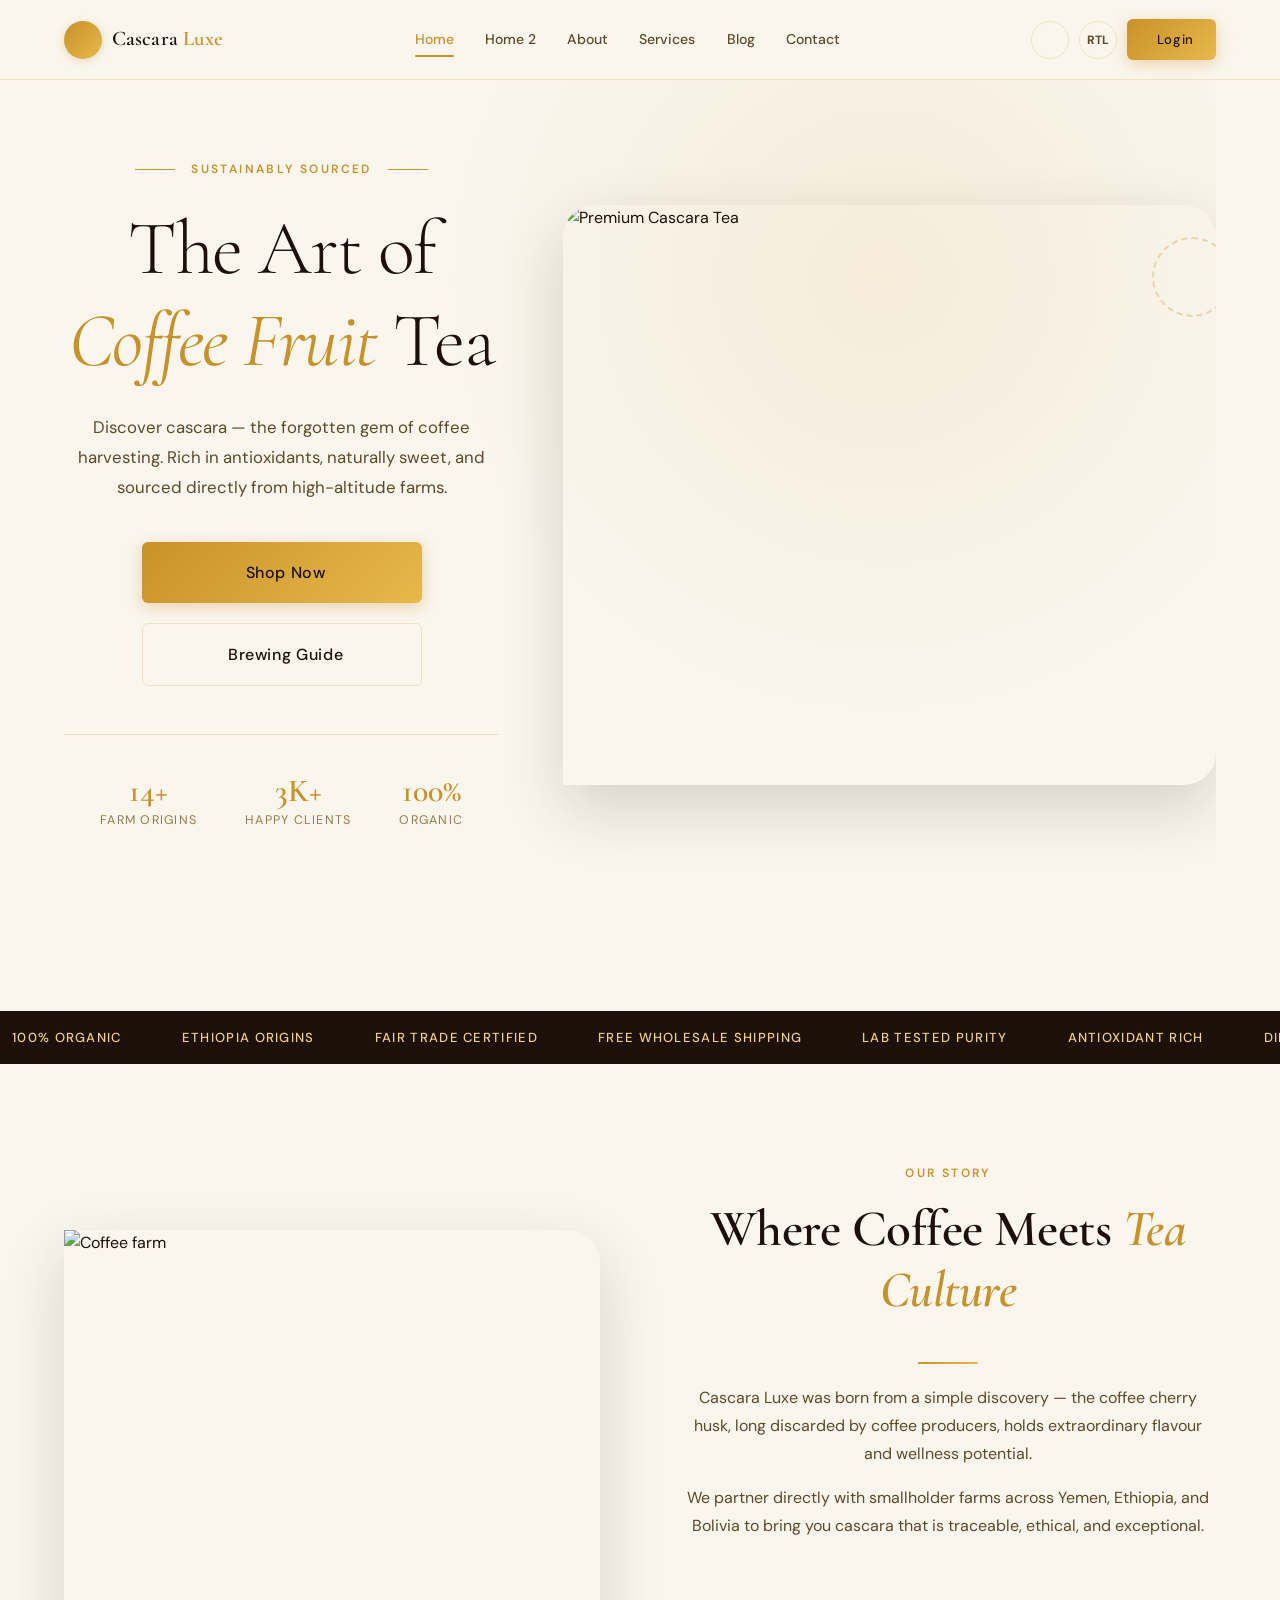
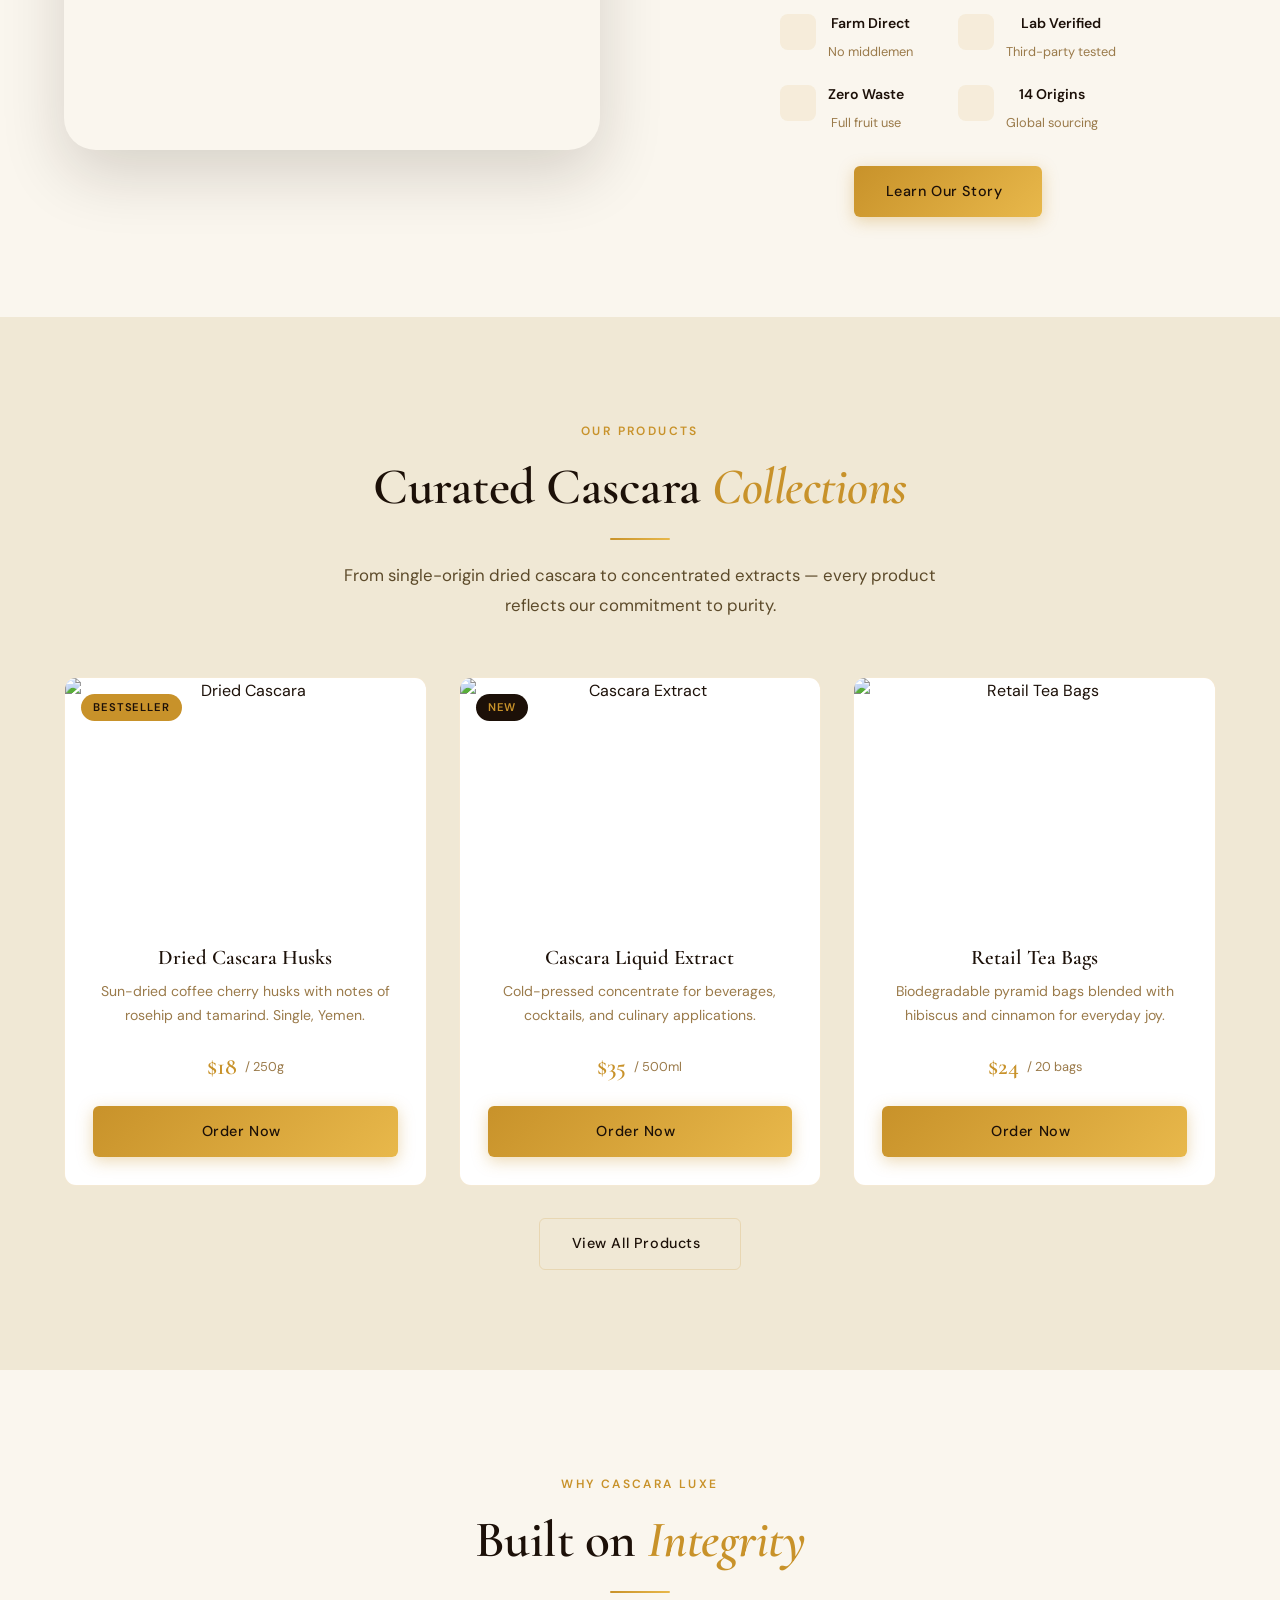
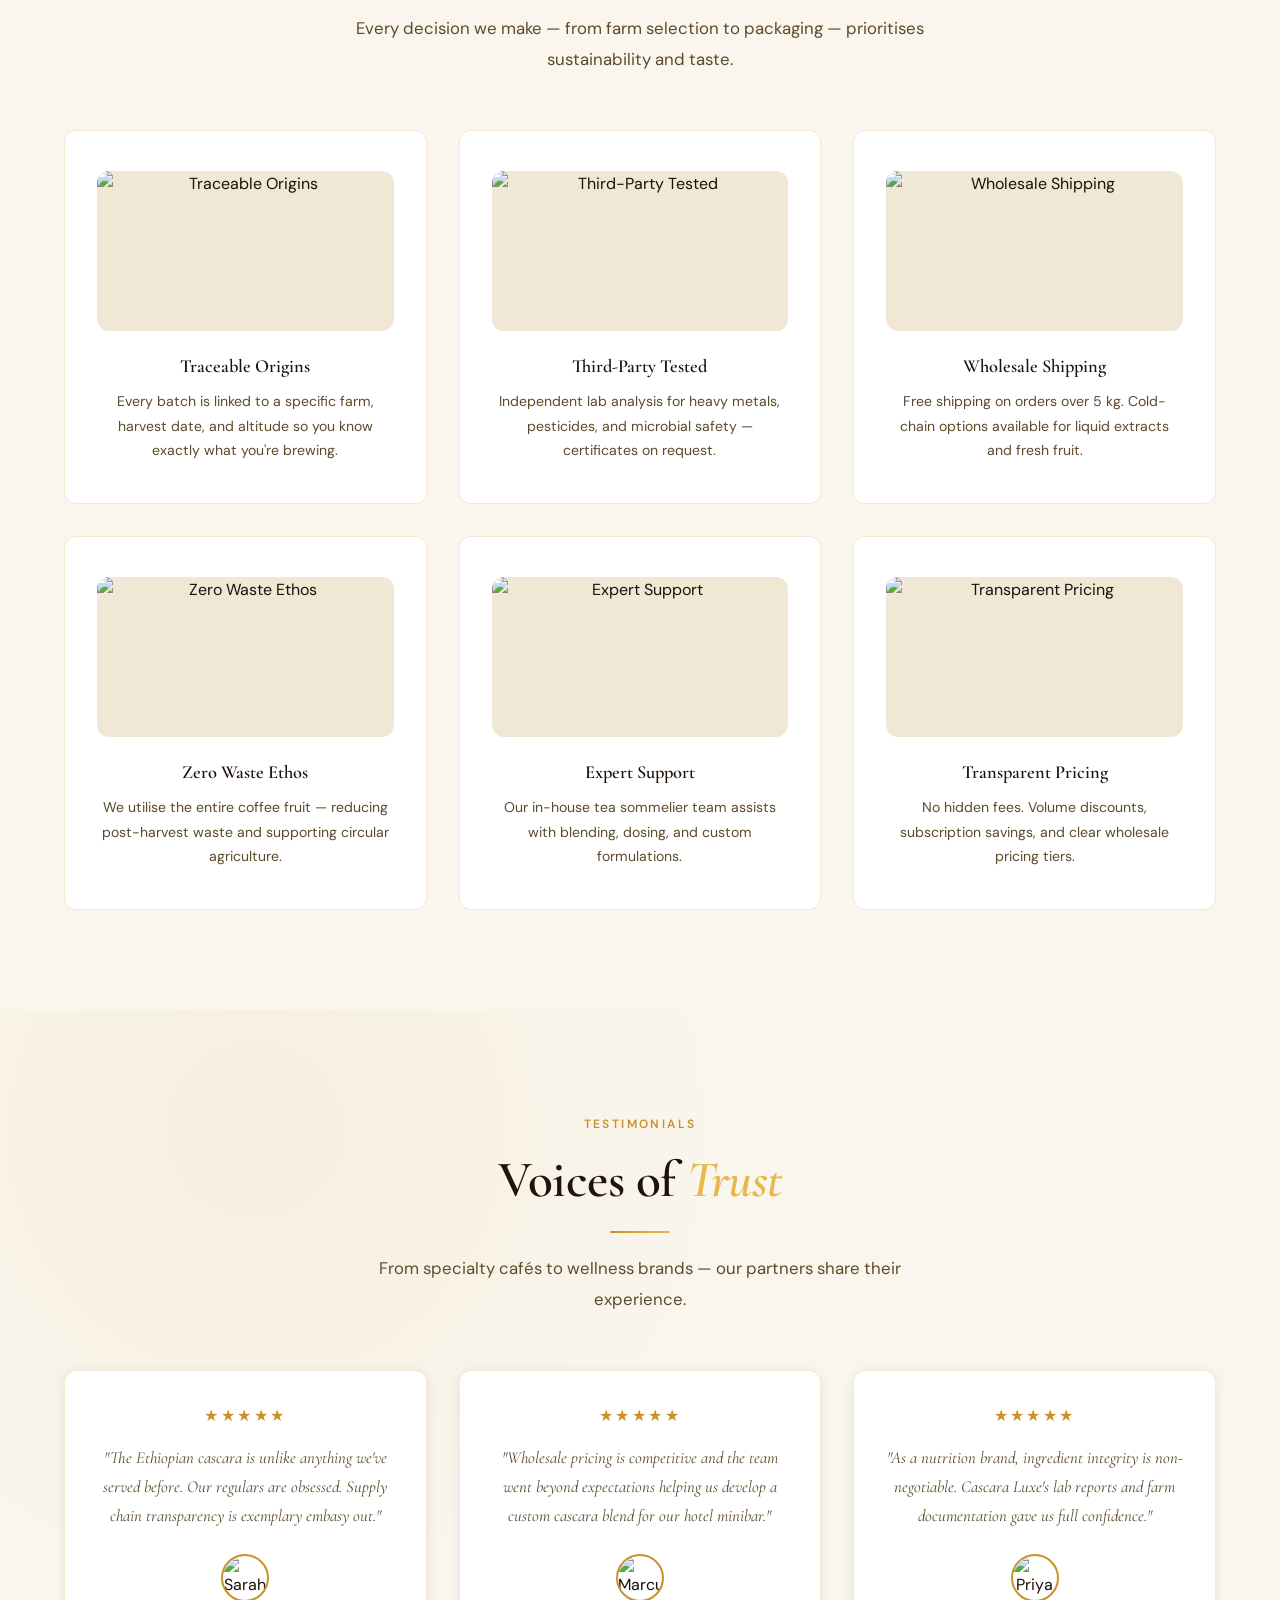
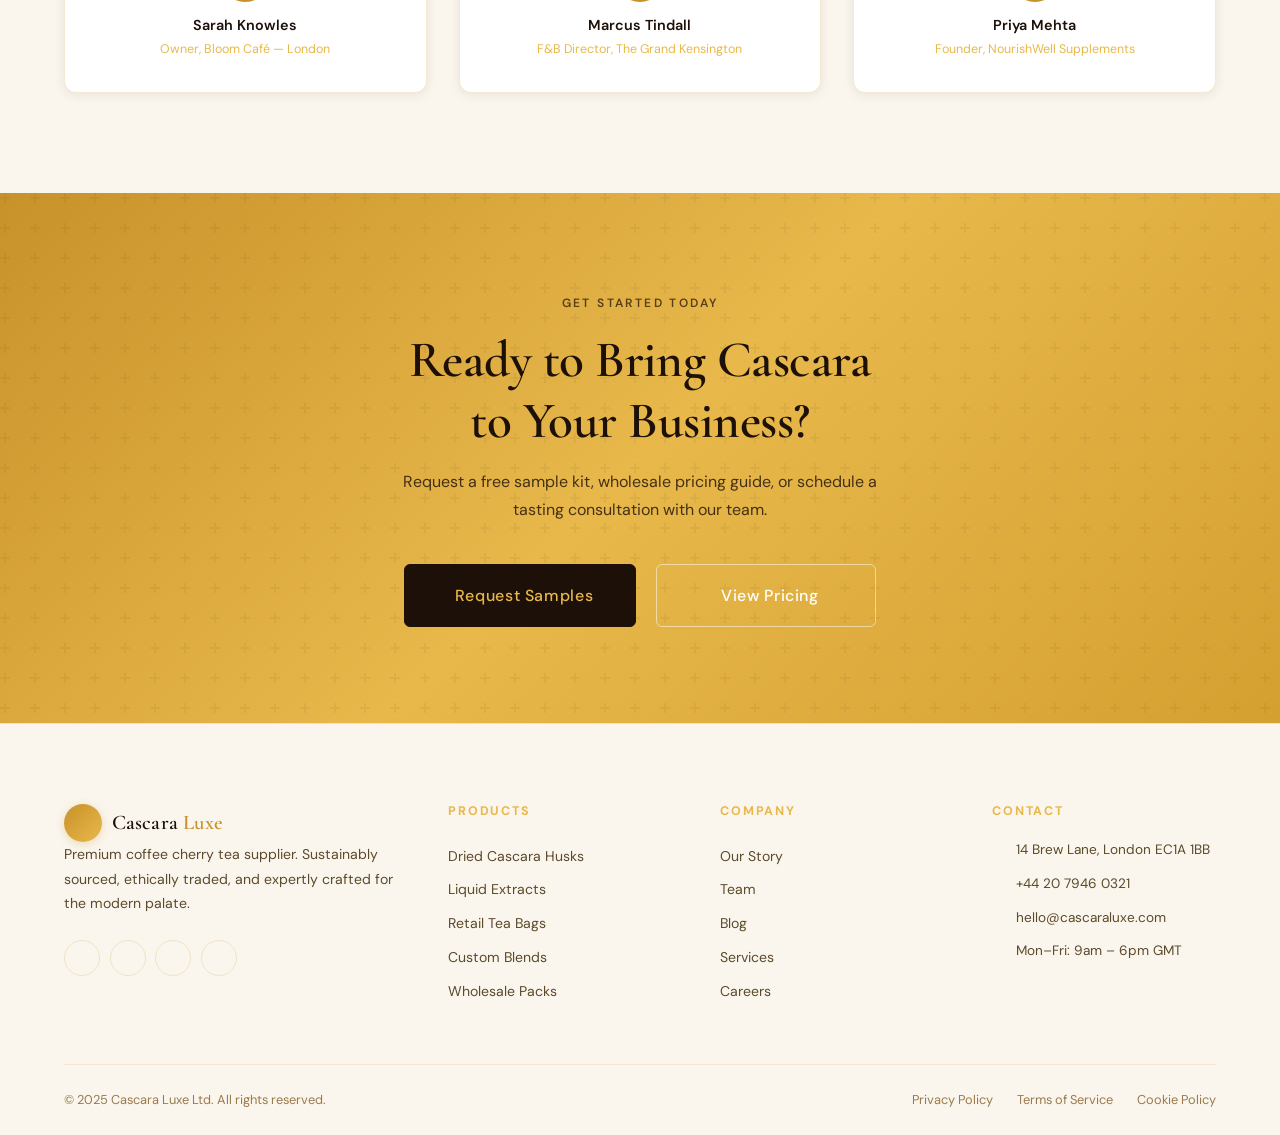
==== commit 57f88535: "U" ====
--- a/index.html
+++ b/index.html
@@ -4,8 +4,12 @@
   <meta charset="UTF-8" />
   <meta name="viewport" content="width=device-width, initial-scale=1.0" />
   <title>Cascara Luxe — Coffee Cherry & Cascara Tea Supplier</title>
+  <link rel="icon" href="assets/images/favicon.svg" type="image/svg+xml" />
+  <link rel="icon" href="assets/images/favicon.png" type="image/png" />
+
+  <link rel="apple-touch-icon" href="assets/images/favicon.png" />
   <meta name="description" content="Premium cascara sourcing, brewing guides, wholesale pricing and retail bags. Pure coffee fruit, naturally crafted." />
-  <link rel="icon" href="assets/images/favicon.svg" type="image/svg+xml" />
+  
   <link rel="stylesheet" href="assets/css/style.css" />
   <link rel="stylesheet" href="assets/css/dark-mode.css" />
   <link rel="stylesheet" href="assets/css/rtl.css" />
@@ -28,7 +32,7 @@
       <div class="brand-logo"><i class="ri-leaf-line"></i></div>
       <div>
         <span class="brand-name">Cascara <span>Luxe</span></span>
-        <span class="brand-tagline">Coffee Cherry Tea</span>
+        
       </div>
     </a>
     <!-- Desktop Nav -->
@@ -46,7 +50,7 @@
         <i class="ri-moon-line"></i>
       </button>
       <button class="icon-btn rtl-toggle" aria-label="Toggle RTL" title="Toggle Direction">
-        <i class="ri-align-right"></i>
+        RTL
       </button>
       <a href="pages/login.html" class="btn btn-primary btn-sm">
         <i class="ri-user-line"></i> Login
@@ -68,7 +72,7 @@
   <a href="pages/contact.html" class="mobile-nav-link">Contact</a>
   <div class="mobile-actions">
     <button class="icon-btn theme-toggle" aria-label="Theme"><i class="ri-moon-line"></i></button>
-    <button class="icon-btn rtl-toggle" aria-label="RTL"><i class="ri-align-right"></i></button>
+    <button class="icon-btn rtl-toggle" aria-label="RTL">RTL</button>
     <a href="pages/login.html" class="btn btn-primary btn-sm"><i class="ri-user-line"></i> Login</a>
   </div>
 </div>
@@ -110,15 +114,9 @@
           </div>
         </div>
         <div class="hero-visual">
-          <img src="https://images.unsplash.com/photo-1544787219-7f47ccb76574?w=800&q=80"
+          <img src="https://lh7-rt.googleusercontent.com/docsz/AD_4nXctgOtONblgoG4b-yzqqK8uNMxPymONScN2_knQBVIMQ2tQC2gWOc4dk45gBt5fhXupV29uz-Gf1a0N0PWA16hXk_SEL2iZRn6_wN7FDEemX1Blk2JVSICPjXBWnO0SIqQ5gqt-iw?key=goOFmT5lsp73ecCqkq27OjVG"
                alt="Premium Cascara Tea" class="hero-img-main" loading="eager" />
-          <div class="hero-badge">
-            <div class="hero-badge-icon"><i class="ri-award-line"></i></div>
-            <div class="hero-badge-text">
-              <strong>Award Winning</strong>
-              <span>Best Cascara 2024</span>
-            </div>
-          </div>
+          
           <div class="hero-dot"></div>
         </div>
       </div>
@@ -144,13 +142,10 @@
     <div class="container">
       <div class="about-grid">
         <div class="about-img-wrap">
-          <img src="https://images.unsplash.com/photo-1461023058943-07fcbe16d735?w=700&q=80"
+          <img src="https://mymerrymessygermanlife.com/wp-content/uploads/2022/04/coffee-stock-photo-scaled.webp"
                alt="Coffee farm" class="about-img-main" loading="lazy" />
-          <img src="https://images.unsplash.com/photo-1509042239860-f550ce710b93?w=400&q=80"
-               alt="Cascara tea" class="about-img-accent" loading="lazy" />
-          <div class="about-floater">
-            2014<small>Est.</small>
-          </div>
+          
+          
         </div>
         <div>
           <span class="section-label">Our Story</span>
@@ -214,13 +209,13 @@
       <div class="products-grid">
         <div class="product-card reveal reveal-delay-1">
           <div class="product-card-img-wrap">
-            <img src="https://images.unsplash.com/photo-1516733725897-1aa73b87c8e8?w=600&q=80"
+            <img src="https://www.bestofhungary.co.uk/cdn/shop/files/Cascara.jpg?v=1771321301&width=1200"
                  alt="Dried Cascara" class="product-card-img" loading="lazy" />
             <span class="product-badge">Bestseller</span>
           </div>
           <div class="product-card-body">
             <h3>Dried Cascara Husks</h3>
-            <p>Sun-dried coffee cherry husks with notes of rosehip and tamarind. Single origin, Yemen.</p>
+            <p>Sun-dried coffee cherry husks with notes of rosehip and tamarind. Single, Yemen.</p>
             <div class="product-price">
               <span class="product-price-main">$18</span>
               <span class="product-price-unit">/ 250g</span>
@@ -230,7 +225,7 @@
         </div>
         <div class="product-card reveal reveal-delay-2">
           <div class="product-card-img-wrap">
-            <img src="https://images.unsplash.com/photo-1556909114-f6e7ad7d3136?w=600&q=80"
+            <img src="https://5.imimg.com/data5/SELLER/Default/2026/2/585830235/MF/MR/XU/13643995/cascara-sagrada-bark-extract-500x500.png"
                  alt="Cascara Extract" class="product-card-img" loading="lazy" />
             <span class="product-badge" style="background:var(--espresso);color:var(--gold)">New</span>
           </div>
@@ -246,7 +241,7 @@
         </div>
         <div class="product-card reveal reveal-delay-3">
           <div class="product-card-img-wrap">
-            <img src="https://images.unsplash.com/photo-1564890369478-c89ca6d9cde9?w=600&q=80"
+            <img src="https://m.media-amazon.com/images/I/81+6fq18-gL.jpg"
                  alt="Retail Tea Bags" class="product-card-img" loading="lazy" />
           </div>
           <div class="product-card-body">
@@ -277,32 +272,44 @@
       </div>
       <div class="features-grid">
         <div class="feature-card reveal reveal-delay-1">
-          <div class="feature-icon"><i class="ri-map-2-line"></i></div>
+          <div class="feature-img-wrap">
+            <img src="https://cdn.shopify.com/s/files/1/1558/6283/files/A_historical_scene_depicting_the_legendary_origin_of_coffee_in_Ethiopia._With_a_goat_herder_named_Kaldi_with_his_energetic_goats_near_a_coffee_tree_600x600.webp?v=1716901390" alt="Traceable Origins" class="feature-img" />
+          </div>
           <h3>Traceable Origins</h3>
           <p>Every batch is linked to a specific farm, harvest date, and altitude so you know exactly what you're brewing.</p>
         </div>
         <div class="feature-card reveal reveal-delay-2">
-          <div class="feature-icon"><i class="ri-flask-line"></i></div>
+          <div class="feature-img-wrap">
+            <img src="https://www.teatreasure.in/cdn/shop/products/4thberryblast_2000x.jpg?v=1708676552" alt="Third-Party Tested" class="feature-img" />
+          </div>
           <h3>Third-Party Tested</h3>
           <p>Independent lab analysis for heavy metals, pesticides, and microbial safety — certificates on request.</p>
         </div>
         <div class="feature-card reveal reveal-delay-3">
-          <div class="feature-icon"><i class="ri-truck-line"></i></div>
+          <div class="feature-img-wrap">
+            <img src="https://images.unsplash.com/photo-1586528116311-ad8dd3c8310d?w=500&q=80" alt="Wholesale Shipping" class="feature-img" />
+          </div>
           <h3>Wholesale Shipping</h3>
           <p>Free shipping on orders over 5 kg. Cold-chain options available for liquid extracts and fresh fruit.</p>
         </div>
         <div class="feature-card reveal reveal-delay-1">
-          <div class="feature-icon"><i class="ri-recycle-line"></i></div>
+          <div class="feature-img-wrap">
+            <img src="https://images.unsplash.com/photo-1542601906990-b4d3fb778b09?w=500&q=80" alt="Zero Waste Ethos" class="feature-img" />
+          </div>
           <h3>Zero Waste Ethos</h3>
           <p>We utilise the entire coffee fruit — reducing post-harvest waste and supporting circular agriculture.</p>
         </div>
         <div class="feature-card reveal reveal-delay-2">
-          <div class="feature-icon"><i class="ri-customer-service-line"></i></div>
+          <div class="feature-img-wrap">
+            <img src="https://images.unsplash.com/photo-1511537190424-bbbab87ac5eb?w=500&q=80" alt="Expert Support" class="feature-img" />
+          </div>
           <h3>Expert Support</h3>
           <p>Our in-house tea sommelier team assists with blending, dosing, and custom formulations.</p>
         </div>
         <div class="feature-card reveal reveal-delay-3">
-          <div class="feature-icon"><i class="ri-price-tag-3-line"></i></div>
+          <div class="feature-img-wrap">
+            <img src="https://images.unsplash.com/photo-1554224155-6726b3ff858f?w=500&q=80" alt="Transparent Pricing" class="feature-img" />
+          </div>
           <h3>Transparent Pricing</h3>
           <p>No hidden fees. Volume discounts, subscription savings, and clear wholesale pricing tiers.</p>
         </div>
@@ -322,22 +329,22 @@
       <div class="testimonials-grid">
         <div class="testimonial-card reveal reveal-delay-1">
           <div class="testimonial-stars">★★★★★</div>
-          <p class="testimonial-text">"The Ethiopian cascara is unlike anything we've served before. Our regulars are obsessed. Supply chain transparency is exemplary."</p>
-          <img src="https://images.unsplash.com/photo-1494790108755-2616b612b786?w=100&q=80" alt="Sarah K." class="testimonial-avatar" loading="lazy" />
+          <p class="testimonial-text">"The Ethiopian cascara is unlike anything we've served before. Our regulars are obsessed. Supply chain transparency is exemplary embasy out."</p>
+          <img src="https://www.biology.ox.ac.uk/sites/default/files/biology2/images/person/sarah_knowles.jpg" alt="Sarah K." class="testimonial-avatar" loading="lazy" />
           <span class="testimonial-name">Sarah Knowles</span>
           <span class="testimonial-role">Owner, Bloom Café — London</span>
         </div>
         <div class="testimonial-card reveal reveal-delay-2">
           <div class="testimonial-stars">★★★★★</div>
           <p class="testimonial-text">"Wholesale pricing is competitive and the team went beyond expectations helping us develop a custom cascara blend for our hotel minibar."</p>
-          <img src="https://images.unsplash.com/photo-1507003211169-0a1dd7228f2d?w=100&q=80" alt="Marcus T." class="testimonial-avatar" loading="lazy" />
+          <img src="https://a.espncdn.com/combiner/i?img=/i/headshots/nfl/players/full/3122882.png&w=350&h=254" alt="Marcus T." class="testimonial-avatar" loading="lazy" />
           <span class="testimonial-name">Marcus Tindall</span>
           <span class="testimonial-role">F&B Director, The Grand Kensington</span>
         </div>
         <div class="testimonial-card reveal reveal-delay-3">
           <div class="testimonial-stars">★★★★★</div>
           <p class="testimonial-text">"As a nutrition brand, ingredient integrity is non-negotiable. Cascara Luxe's lab reports and farm documentation gave us full confidence."</p>
-          <img src="https://images.unsplash.com/photo-1438761681033-6461ffad8d80?w=100&q=80" alt="Priya M." class="testimonial-avatar" loading="lazy" />
+          <img src="https://ap.rdcpix.com/633691636/0ab821b1eaf6405b3a759a71d5eb1e71a-e0rd-w260_h260.webp" alt="Priya M." class="testimonial-avatar" loading="lazy" />
           <span class="testimonial-name">Priya Mehta</span>
           <span class="testimonial-role">Founder, NourishWell Supplements</span>
         </div>
@@ -348,7 +355,7 @@
   <!-- ── SECTION 6: CTA ── -->
   <section class="cta-section reveal">
     <div class="container">
-      <span class="section-label" style="color:var(--espresso);opacity:0.7">Get Started Today</span>
+      <span class="section-label" style="color:#1C1008;opacity:0.7">Get Started Today</span>
       <h2>Ready to Bring Cascara <br>to Your Business?</h2>
       <p>Request a free sample kit, wholesale pricing guide, or schedule a tasting consultation with our team.</p>
       <div class="cta-btns">
@@ -365,10 +372,7 @@
   <div class="container">
     <div class="footer-grid">
       <div class="footer-brand">
-        <div class="footer-brand-wrap">
-          <div class="footer-logo"><i class="ri-leaf-line"></i></div>
-          <span class="footer-brand-name">Cascara <span>Luxe</span></span>
-        </div>
+        <a href="index.html" class="brand"><div class="brand-logo"><i class="ri-leaf-line"></i></div><div class="brand-name">Cascara <span>Luxe</span></div></a>
         <p class="footer-desc">Premium coffee cherry tea supplier. Sustainably sourced, ethically traded, and expertly crafted for the modern palate.</p>
         <div class="footer-socials">
           <a href="#" class="footer-social" aria-label="Instagram"><i class="ri-instagram-line"></i></a>
@@ -421,3 +425,6 @@
 <script src="assets/js/main.js"></script>
 </body>
 </html>
+
+
+
--- a/assets/css/style.css
+++ b/assets/css/style.css
@@ -7,32 +7,32 @@
 
 /* ── CSS Variables ─────────────────────────────────────── */
 :root {
-  --espresso:    #1C1008;
-  --gold:        #C8922A;
-  --gold-light:  #E8B84B;
-  --gold-pale:   #F0D080;
-  --ivory:       #FAF6EE;
-  --ivory-dark:  #F0E8D5;
-  --ivory-mid:   #E8DCC8;
-  --text-primary:   #1C1008;
+  --espresso: #1C1008;
+  --gold: #C8922A;
+  --gold-light: #E8B84B;
+  --gold-pale: #F0D080;
+  --ivory: #FAF6EE;
+  --ivory-dark: #F0E8D5;
+  --ivory-mid: #E8DCC8;
+  --text-primary: #1C1008;
   --text-secondary: #5C4A2A;
-  --text-muted:     #9A7A4A;
-  --bg-primary:     #FAF6EE;
-  --bg-secondary:   #F0E8D5;
-  --bg-card:        #FFFFFF;
-  --border:         rgba(200,146,42,0.2);
-  --shadow-sm:  0 2px 12px rgba(28,16,8,0.08);
-  --shadow-md:  0 8px 32px rgba(28,16,8,0.12);
-  --shadow-lg:  0 24px 64px rgba(28,16,8,0.16);
-  --shadow-gold: 0 8px 32px rgba(200,146,42,0.25);
-  --radius-sm:  6px;
-  --radius-md:  12px;
-  --radius-lg:  20px;
-  --radius-xl:  32px;
+  --text-muted: #9A7A4A;
+  --bg-primary: #FAF6EE;
+  --bg-secondary: #F0E8D5;
+  --bg-card: #FFFFFF;
+  --border: rgba(200, 146, 42, 0.2);
+  --shadow-sm: 0 2px 12px rgba(28, 16, 8, 0.08);
+  --shadow-md: 0 8px 32px rgba(28, 16, 8, 0.12);
+  --shadow-lg: 0 24px 64px rgba(28, 16, 8, 0.16);
+  --shadow-gold: 0 8px 32px rgba(200, 146, 42, 0.25);
+  --radius-sm: 6px;
+  --radius-md: 12px;
+  --radius-lg: 20px;
+  --radius-xl: 32px;
   --font-display: 'Cormorant Garamond', serif;
-  --font-body:    'DM Sans', sans-serif;
-  --font-accent:  'Playfair Display', serif;
-  --transition:   all 0.35s cubic-bezier(0.25, 0.46, 0.45, 0.94);
+  --font-body: 'DM Sans', sans-serif;
+  --font-accent: 'Playfair Display', serif;
+  --transition: all 0.35s cubic-bezier(0.25, 0.46, 0.45, 0.94);
   --transition-fast: all 0.2s ease;
   --header-h: 80px;
   --section-pad: 100px;
@@ -40,8 +40,19 @@
 }
 
 /* ── Reset ──────────────────────────────────────────────── */
-*, *::before, *::after { box-sizing: border-box; margin: 0; padding: 0; }
-html { scroll-behavior: smooth; font-size: 16px; }
+*,
+*::before,
+*::after {
+  box-sizing: border-box;
+  margin: 0;
+  padding: 0;
+}
+
+html {
+  scroll-behavior: smooth;
+  font-size: 16px;
+}
+
 body {
   font-family: var(--font-body);
   background: var(--bg-primary);
@@ -50,16 +61,48 @@
   overflow-x: hidden;
   transition: background 0.4s ease, color 0.4s ease;
 }
-img { max-width: 100%; height: auto; display: block; }
-a { text-decoration: none; color: inherit; }
-ul { list-style: none; }
-button { cursor: pointer; border: none; background: none; font-family: var(--font-body); }
-input, textarea, select { font-family: var(--font-body); }
+
+img {
+  max-width: 100%;
+  height: auto;
+  display: block;
+}
+
+a {
+  text-decoration: none;
+  color: inherit;
+}
+
+ul {
+  list-style: none;
+}
+
+button {
+  cursor: pointer;
+  border: none;
+  background: none;
+  font-family: var(--font-body);
+}
+
+input,
+textarea,
+select {
+  font-family: var(--font-body);
+}
 
 /* ── Scrollbar ──────────────────────────────────────────── */
-::-webkit-scrollbar { width: 6px; }
-::-webkit-scrollbar-track { background: var(--bg-secondary); }
-::-webkit-scrollbar-thumb { background: var(--gold); border-radius: 3px; }
+::-webkit-scrollbar {
+  width: 6px;
+}
+
+::-webkit-scrollbar-track {
+  background: var(--bg-secondary);
+}
+
+::-webkit-scrollbar-thumb {
+  background: var(--gold);
+  border-radius: 3px;
+}
 
 /* ── Container ──────────────────────────────────────────── */
 .container {
@@ -67,21 +110,51 @@
   max-width: var(--container);
   margin: 0 auto;
 }
-.container--sm { max-width: 860px; }
-.container--xs { max-width: 640px; }
+
+.container--sm {
+  max-width: 860px;
+}
+
+.container--xs {
+  max-width: 640px;
+}
 
 /* ── Typography ─────────────────────────────────────────── */
-h1, h2, h3, h4, h5, h6 {
+h1,
+h2,
+h3,
+h4,
+h5,
+h6 {
   font-family: var(--font-display);
   line-height: 1.2;
   color: var(--text-primary);
   font-weight: 600;
 }
-h1 { font-size: clamp(2.8rem, 6vw, 5.5rem); letter-spacing: -0.02em; }
-h2 { font-size: clamp(2rem, 4vw, 3.5rem); letter-spacing: -0.01em; }
-h3 { font-size: clamp(1.4rem, 2.5vw, 2rem); }
-h4 { font-size: 1.25rem; }
-p { font-size: 1rem; color: var(--text-secondary); line-height: 1.75; }
+
+h1 {
+  font-size: clamp(2.8rem, 6vw, 5.5rem);
+  letter-spacing: -0.02em;
+}
+
+h2 {
+  font-size: clamp(2rem, 4vw, 3.5rem);
+  letter-spacing: -0.01em;
+}
+
+h3 {
+  font-size: clamp(1.4rem, 2.5vw, 2rem);
+}
+
+h4 {
+  font-size: 1.25rem;
+}
+
+p {
+  font-size: 1rem;
+  color: var(--text-secondary);
+  line-height: 1.75;
+}
 
 /* ── Section Headings ───────────────────────────────────── */
 .section-label {
@@ -94,6 +167,7 @@
   color: var(--gold);
   margin-bottom: 1rem;
 }
+
 .section-title {
   font-family: var(--font-display);
   font-weight: 600;
@@ -101,6 +175,7 @@
   margin-bottom: 1.25rem;
   text-align: center;
 }
+
 .section-subtitle {
   font-family: var(--font-body);
   color: var(--text-secondary);
@@ -110,9 +185,15 @@
   text-align: center;
   line-height: 1.8;
 }
-.section-header { text-align: center; margin-bottom: 3.5rem; }
+
+.section-header {
+  text-align: center;
+  margin-bottom: 3.5rem;
+}
+
 .divider-gold {
-  width: 60px; height: 2px;
+  width: 60px;
+  height: 2px;
   background: linear-gradient(90deg, var(--gold), var(--gold-light));
   margin: 1.25rem auto;
   border-radius: 2px;
@@ -122,6 +203,7 @@
 .btn {
   display: inline-flex;
   align-items: center;
+  justify-content: center;
   gap: 0.5rem;
   padding: 0.85rem 2rem;
   border-radius: var(--radius-sm);
@@ -134,59 +216,81 @@
   overflow: hidden;
   white-space: nowrap;
 }
+
 .btn::before {
   content: '';
   position: absolute;
   inset: 0;
-  background: rgba(255,255,255,0.1);
+  background: rgba(255, 255, 255, 0.1);
   opacity: 0;
   transition: var(--transition-fast);
 }
-.btn:hover::before { opacity: 1; }
+
+.btn:hover::before {
+  opacity: 1;
+}
 
 .btn-primary {
   background: linear-gradient(135deg, var(--gold), var(--gold-light));
   color: var(--espresso);
-  box-shadow: 0 4px 16px rgba(200,146,42,0.35);
-}
+  box-shadow: 0 4px 16px rgba(200, 146, 42, 0.35);
+}
+
 .btn-primary:hover {
   transform: translateY(-2px);
-  box-shadow: 0 8px 28px rgba(200,146,42,0.45);
-}
+  box-shadow: 0 8px 28px rgba(200, 146, 42, 0.45);
+}
+
 .btn-secondary {
   background: transparent;
   color: var(--text-primary);
   border: 1.5px solid var(--border);
 }
+
 .btn-secondary:hover {
   border-color: var(--gold);
   color: var(--gold);
   transform: translateY(-2px);
-  background: rgba(200,146,42,0.06);
-}
+  background: rgba(200, 146, 42, 0.06);
+}
+
 .btn-outline-white {
   background: transparent;
   color: #fff;
-  border: 1.5px solid rgba(255,255,255,0.5);
-}
+  border: 1.5px solid rgba(255, 255, 255, 0.5);
+}
+
 .btn-outline-white:hover {
-  background: rgba(255,255,255,0.12);
+  background: rgba(255, 255, 255, 0.12);
   border-color: #fff;
   transform: translateY(-2px);
 }
+
 .btn-dark {
   background: var(--espresso);
   color: var(--gold-light);
   border: 1.5px solid var(--espresso);
 }
+
 .btn-dark:hover {
   background: #2d1c0c;
   transform: translateY(-2px);
   box-shadow: var(--shadow-md);
 }
-.btn-sm { padding: 0.6rem 1.4rem; font-size: 0.82rem; }
-.btn-lg { padding: 1.1rem 2.6rem; font-size: 1rem; }
-.btn i { font-size: 0.95em; }
+
+.btn-sm {
+  padding: 0.6rem 1.4rem;
+  font-size: 0.82rem;
+}
+
+.btn-lg {
+  padding: 1.1rem 2.6rem;
+  font-size: 1rem;
+}
+
+.btn i {
+  font-size: 0.95em;
+}
 
 /* ── Cards ───────────────────────────────────────────────── */
 .card {
@@ -197,32 +301,52 @@
   transition: var(--transition);
   text-align: center;
 }
+
 .card:hover {
   transform: translateY(-6px);
   box-shadow: var(--shadow-lg);
-  border-color: rgba(200,146,42,0.4);
-}
-.card-body { padding: 2rem; }
-.card-img { width: 100%; height: 220px; object-fit: cover; transition: var(--transition); }
-.card:hover .card-img { transform: scale(1.03); }
-.card-img-wrap { overflow: hidden; }
+  border-color: rgba(200, 146, 42, 0.4);
+}
+
+.card-body {
+  padding: 2rem;
+}
+
+.card-img {
+  width: 100%;
+  height: 220px;
+  object-fit: cover;
+  transition: var(--transition);
+}
+
+.card:hover .card-img {
+  transform: scale(1.03);
+}
+
+.card-img-wrap {
+  overflow: hidden;
+}
 
 /* ── Header / Navigation ────────────────────────────────── */
 .header {
   position: fixed;
-  top: 0; left: 0; right: 0;
+  top: 0;
+  left: 0;
+  right: 0;
   height: var(--header-h);
   z-index: 1000;
-  background: rgba(250,246,238,0.92);
+  background: rgba(250, 246, 238, 0.92);
   backdrop-filter: blur(16px);
   -webkit-backdrop-filter: blur(16px);
   border-bottom: 1px solid var(--border);
   transition: var(--transition);
 }
+
 .header.scrolled {
   box-shadow: var(--shadow-md);
-  background: rgba(250,246,238,0.97);
-}
+  background: rgba(250, 246, 238, 0.97);
+}
+
 .header-inner {
   display: flex;
   align-items: center;
@@ -241,8 +365,10 @@
   text-decoration: none;
   flex-shrink: 0;
 }
+
 .brand-logo {
-  width: 38px; height: 38px;
+  width: 38px;
+  height: 38px;
   background: linear-gradient(135deg, var(--gold), var(--gold-light));
   border-radius: 50%;
   display: flex;
@@ -251,10 +377,14 @@
   font-size: 1.1rem;
   color: var(--espresso);
   font-weight: 700;
-  box-shadow: 0 2px 10px rgba(200,146,42,0.3);
+  box-shadow: 0 2px 10px rgba(200, 146, 42, 0.3);
   transition: var(--transition);
 }
-.brand:hover .brand-logo { transform: rotate(10deg) scale(1.05); }
+
+.brand:hover .brand-logo {
+  transform: rotate(10deg) scale(1.05);
+}
+
 .brand-name {
   font-family: var(--font-display);
   font-size: 1.3rem;
@@ -263,7 +393,11 @@
   letter-spacing: 0.01em;
   line-height: 1.1;
 }
-.brand-name span { color: var(--gold); }
+
+.brand-name span {
+  color: var(--gold);
+}
+
 .brand-tagline {
   font-family: var(--font-body);
   font-size: 0.6rem;
@@ -279,6 +413,7 @@
   align-items: center;
   gap: 0.25rem;
 }
+
 .nav-link {
   font-family: var(--font-body);
   font-size: 0.88rem;
@@ -289,18 +424,32 @@
   transition: var(--transition-fast);
   position: relative;
 }
+
 .nav-link::after {
   content: '';
   position: absolute;
-  bottom: 2px; left: 50%; right: 50%;
+  bottom: 2px;
+  left: 50%;
+  right: 50%;
   height: 1.5px;
   background: var(--gold);
   transition: var(--transition-fast);
   border-radius: 2px;
 }
-.nav-link:hover { color: var(--gold); }
-.nav-link:hover::after, .nav-link.active::after { left: 0.85rem; right: 0.85rem; }
-.nav-link.active { color: var(--gold); }
+
+.nav-link:hover {
+  color: var(--gold);
+}
+
+.nav-link:hover::after,
+.nav-link.active::after {
+  left: 0.85rem;
+  right: 0.85rem;
+}
+
+.nav-link.active {
+  color: var(--gold);
+}
 
 /* Header Actions */
 .header-actions {
@@ -308,8 +457,10 @@
   align-items: center;
   gap: 0.6rem;
 }
+
 .icon-btn {
-  width: 38px; height: 38px;
+  width: 38px;
+  height: 38px;
   border-radius: 50%;
   display: flex;
   align-items: center;
@@ -319,19 +470,27 @@
   border: 1px solid var(--border);
   background: transparent;
   transition: var(--transition-fast);
-}
-.header-actions .icon-btn, .header-actions .btn {
+  font-weight: 700;
+  font-size: 0.75rem;
+}
+
+.header-actions .icon-btn,
+.header-actions .btn {
   display: none;
 }
+
 @media (min-width: 1024px) {
-  .header-actions .icon-btn, .header-actions .btn {
+
+  .header-actions .icon-btn,
+  .header-actions .btn {
     display: flex;
   }
 }
+
 .icon-btn:hover {
   color: var(--gold);
   border-color: var(--gold);
-  background: rgba(200,146,42,0.06);
+  background: rgba(200, 146, 42, 0.06);
   transform: scale(1.05);
 }
 
@@ -340,26 +499,44 @@
   display: flex;
   flex-direction: column;
   justify-content: space-between;
-  width: 24px; height: 18px;
+  width: 28px;
+  height: 20px;
   cursor: pointer;
   padding: 0;
-}
+  background: transparent;
+  border: none;
+  z-index: 2000;
+  position: relative;
+  flex-shrink: 0;
+}
+
 .hamburger span {
   display: block;
-  height: 2px;
-  background: var(--text-primary);
-  border-radius: 2px;
+  width: 100%;
+  height: 3px;
+  background-color: var(--text-primary);
+  border-radius: 4px;
   transition: var(--transition);
 }
-.hamburger.open span:nth-child(1) { transform: translateY(8px) rotate(45deg); }
-.hamburger.open span:nth-child(2) { opacity: 0; }
-.hamburger.open span:nth-child(3) { transform: translateY(-8px) rotate(-45deg); }
+
+.hamburger.open span:nth-child(1) {
+  transform: translateY(8px) rotate(45deg);
+}
+
+.hamburger.open span:nth-child(2) {
+  opacity: 0;
+}
+
+.hamburger.open span:nth-child(3) {
+  transform: translateY(-8px) rotate(-45deg);
+}
 
 /* Mobile Menu */
 .mobile-menu {
   position: fixed;
   top: var(--header-h);
-  left: 0; right: 0;
+  left: 0;
+  right: 0;
   background: var(--bg-primary);
   border-bottom: 1px solid var(--border);
   padding: 1.5rem;
@@ -369,70 +546,109 @@
   transition: var(--transition);
   box-shadow: var(--shadow-lg);
 }
+
 .mobile-menu.open {
   transform: translateY(0);
   opacity: 1;
 }
+
 .mobile-nav-link {
   display: block;
-  padding: 0.85rem 1rem;
+  padding: 1rem;
   font-family: var(--font-body);
-  font-size: 0.95rem;
+  font-size: 1.05rem;
   font-weight: 500;
   color: var(--text-secondary);
   border-radius: var(--radius-sm);
   transition: var(--transition-fast);
   border-bottom: 1px solid var(--border);
-}
-.mobile-nav-link:hover { color: var(--gold); background: rgba(200,146,42,0.06); }
-.mobile-nav-link:last-child { border-bottom: none; }
+  text-align: center;
+}
+
+.mobile-nav-link:hover {
+  color: var(--gold);
+  background: rgba(200, 146, 42, 0.06);
+}
+
+.mobile-nav-link:last-child {
+  border-bottom: none;
+}
+
 .mobile-actions {
   display: flex;
+  flex-wrap: wrap;
   align-items: center;
   justify-content: center;
-  gap: 1rem;
+  gap: 1.25rem;
   padding-top: 2rem;
   margin-top: 1rem;
   border-top: 1px solid var(--border);
 }
-.mobile-actions .btn { width: 100%; justify-content: center; }
+
+.mobile-actions .btn {
+  width: 100%;
+  justify-content: center;
+}
 
 /* Desktop only: show at 1024+ */
 @media (min-width: 1024px) {
-  .nav-desktop { display: flex; }
-  .hamburger { display: none; }
-  .mobile-menu { display: none !important; }
+  .nav-desktop {
+    display: flex;
+  }
+
+  .hamburger {
+    display: none;
+  }
+
+  .mobile-menu {
+    display: none !important;
+  }
 }
 
 /* ── Main Content Offset ────────────────────────────────── */
-main { padding-top: var(--header-h); }
+main {
+  padding-top: var(--header-h);
+}
 
 /* ── Hero Section ───────────────────────────────────────── */
 .hero {
   min-height: calc(100vh - var(--header-h));
   display: grid;
-  grid-template-columns: 1fr 1fr;
+  grid-template-columns: 0.8fr 1.2fr; /* Increased image side width */
   align-items: center;
   gap: 4rem;
   padding: 5rem 0;
   position: relative;
   overflow: hidden;
 }
+
 .hero::before {
   content: '';
   position: absolute;
-  top: -30%; right: -10%;
-  width: 70vw; height: 70vw;
-  max-width: 900px; max-height: 900px;
+  top: -30%;
+  right: -10%;
+  width: 70vw;
+  height: 70vw;
+  max-width: 900px;
+  max-height: 900px;
   border-radius: 50%;
-  background: radial-gradient(circle, rgba(200,146,42,0.1) 0%, transparent 70%);
+  background: radial-gradient(circle, rgba(200, 146, 42, 0.1) 0%, transparent 70%);
   pointer-events: none;
 }
-.hero-content { animation: fadeInUp 0.9s ease both; }
+
+.hero-content {
+  animation: fadeInUp 0.9s ease both;
+  display: flex;
+  flex-direction: column;
+  align-items: center;
+  text-align: center;
+}
+
 .hero-eyebrow {
   display: inline-flex;
   align-items: center;
-  gap: 0.6rem;
+  justify-content: center;
+  gap: 1rem;
   font-size: 0.75rem;
   font-weight: 600;
   letter-spacing: 0.2em;
@@ -440,38 +656,64 @@
   color: var(--gold);
   margin-bottom: 1.5rem;
 }
-.hero-eyebrow::before {
+
+.hero-eyebrow::before,
+.hero-eyebrow::after {
   content: '';
   display: block;
-  width: 30px; height: 1.5px;
+  width: 40px;
+  height: 1.5px;
   background: var(--gold);
 }
+
 .hero h1 {
   font-family: var(--font-display);
   font-weight: 300;
   margin-bottom: 1.5rem;
   color: var(--text-primary);
 }
+
 .hero h1 em {
   font-style: italic;
   color: var(--gold);
   font-weight: 400;
 }
+
 .hero-desc {
   font-size: 1.05rem;
   color: var(--text-secondary);
   margin-bottom: 2.5rem;
-  max-width: 480px;
+  max-width: 540px;
+  margin-left: auto;
+  margin-right: auto;
   line-height: 1.8;
 }
-.hero-ctas { display: flex; gap: 1rem; flex-wrap: wrap; }
+
+.hero-ctas {
+  display: flex;
+  gap: 1.25rem;
+  flex-wrap: wrap;
+  justify-content: center;
+  width: 100%;
+}
+
+.hero-ctas .btn {
+  min-width: 240px;
+  flex: 1;
+  max-width: 280px;
+  justify-content: center;
+}
+
 .hero-stats {
   display: flex;
-  gap: 2rem;
+  gap: 3rem;
   margin-top: 3rem;
-  padding-top: 2rem;
+  padding-top: 2.5rem;
   border-top: 1px solid var(--border);
-}
+  justify-content: center;
+  width: 100%;
+}
+
 .hero-stat-num {
   font-family: var(--font-display);
   font-size: 2rem;
@@ -480,6 +722,7 @@
   line-height: 1;
   display: block;
 }
+
 .hero-stat-label {
   font-size: 0.78rem;
   letter-spacing: 0.1em;
@@ -488,10 +731,12 @@
   display: block;
   margin-top: 0.25rem;
 }
+
 .hero-visual {
   position: relative;
   animation: fadeInRight 0.9s ease 0.2s both;
 }
+
 .hero-img-main {
   width: 100%;
   height: 580px;
@@ -499,6 +744,7 @@
   border-radius: var(--radius-xl) var(--radius-xl) var(--radius-xl) 0;
   box-shadow: var(--shadow-lg);
 }
+
 .hero-badge {
   position: absolute;
   bottom: 2.5rem;
@@ -513,29 +759,38 @@
   gap: 1rem;
   animation: floatY 4s ease-in-out infinite;
 }
+
 .hero-badge-icon {
-  width: 44px; height: 44px;
+  width: 44px;
+  height: 44px;
   background: linear-gradient(135deg, var(--gold), var(--gold-light));
   border-radius: 50%;
-  display: flex; align-items: center; justify-content: center;
+  display: flex;
+  align-items: center;
+  justify-content: center;
   font-size: 1.2rem;
   color: var(--espresso);
 }
+
 .hero-badge-text strong {
   display: block;
   font-family: var(--font-display);
   font-size: 1rem;
   color: var(--text-primary);
 }
+
 .hero-badge-text span {
   font-size: 0.75rem;
   color: var(--text-muted);
 }
+
 .hero-dot {
   position: absolute;
-  top: 2rem; right: -1rem;
-  width: 80px; height: 80px;
-  border: 2px dashed rgba(200,146,42,0.3);
+  top: 2rem;
+  right: -1rem;
+  width: 80px;
+  height: 80px;
+  border: 2px dashed rgba(200, 146, 42, 0.3);
   border-radius: 50%;
   animation: rotateSlow 12s linear infinite;
 }
@@ -547,13 +802,35 @@
     padding: 3rem 0;
     min-height: auto;
   }
-  .hero-content { order: 2; }
-  .hero-visual { order: 1; }
-  .hero-desc { margin: 0 auto 2rem; }
-  .hero-ctas { justify-content: center; }
-  .hero-stats { justify-content: center; }
-  .hero-img-main { height: 320px; border-radius: var(--radius-xl); }
-  .hero-badge { display: none; }
+
+  .hero-content {
+    order: 2;
+  }
+
+  .hero-visual {
+    order: 1;
+  }
+
+  .hero-desc {
+    margin: 0 auto 2rem;
+  }
+
+  .hero-ctas {
+    justify-content: center;
+  }
+
+  .hero-stats {
+    justify-content: center;
+  }
+
+  .hero-img-main {
+    height: 320px;
+    border-radius: var(--radius-xl);
+  }
+
+  .hero-badge {
+    display: none;
+  }
 }
 
 /* ── Marquee Strip ──────────────────────────────────────── */
@@ -562,12 +839,14 @@
   padding: 1rem 0;
   overflow: hidden;
 }
+
 .marquee-track {
   display: flex;
   gap: 3rem;
   animation: marquee 30s linear infinite;
   width: max-content;
 }
+
 .marquee-item {
   display: flex;
   align-items: center;
@@ -579,17 +858,28 @@
   text-transform: uppercase;
   white-space: nowrap;
 }
-.marquee-item i { color: var(--gold); font-size: 0.7rem; }
+
+.marquee-item i {
+  color: var(--gold);
+  font-size: 0.7rem;
+}
 
 /* ── About Section ──────────────────────────────────────── */
-.about-section { padding: var(--section-pad) 0; }
+.about-section {
+  padding: var(--section-pad) 0;
+}
+
 .about-grid {
   display: grid;
   grid-template-columns: 1fr 1fr;
   gap: 5rem;
   align-items: center;
 }
-.about-img-wrap { position: relative; }
+
+.about-img-wrap {
+  position: relative;
+}
+
 .about-img-main {
   width: 100%;
   height: 520px;
@@ -597,18 +887,23 @@
   border-radius: 0 var(--radius-xl) var(--radius-xl) var(--radius-xl);
   box-shadow: var(--shadow-lg);
 }
+
 .about-img-accent {
   position: absolute;
-  bottom: -2rem; right: -2rem;
-  width: 180px; height: 180px;
+  bottom: -2rem;
+  right: -2rem;
+  width: 180px;
+  height: 180px;
   object-fit: cover;
   border-radius: var(--radius-md);
   border: 4px solid var(--bg-primary);
   box-shadow: var(--shadow-md);
 }
+
 .about-floater {
   position: absolute;
-  top: 2rem; right: -1.5rem;
+  top: 2rem;
+  right: -1.5rem;
   background: linear-gradient(135deg, var(--gold), var(--gold-light));
   color: var(--espresso);
   padding: 1rem 1.5rem;
@@ -620,6 +915,7 @@
   text-align: center;
   line-height: 1.1;
 }
+
 .about-floater small {
   display: block;
   font-family: var(--font-body);
@@ -628,27 +924,34 @@
   text-transform: uppercase;
   font-weight: 600;
 }
+
 .about-features {
   display: grid;
   grid-template-columns: 1fr 1fr;
   gap: 1.25rem;
   margin-top: 2.5rem;
 }
+
 .about-feature-item {
   display: flex;
   align-items: flex-start;
   gap: 0.75rem;
 }
+
 .about-feature-icon {
-  width: 36px; height: 36px;
-  background: rgba(200,146,42,0.1);
+  width: 36px;
+  height: 36px;
+  background: rgba(200, 146, 42, 0.1);
   border-radius: 8px;
-  display: flex; align-items: center; justify-content: center;
+  display: flex;
+  align-items: center;
+  justify-content: center;
   color: var(--gold);
   font-size: 1rem;
   flex-shrink: 0;
   margin-top: 2px;
 }
+
 .about-feature-text strong {
   display: block;
   font-size: 0.88rem;
@@ -656,15 +959,60 @@
   font-weight: 600;
   margin-bottom: 0.2rem;
 }
+
 .about-feature-text span {
   font-size: 0.8rem;
   color: var(--text-muted);
 }
 
-@media (max-width: 900px) {
-  .about-grid { grid-template-columns: 1fr; gap: 3rem; }
-  .about-img-main { height: 300px; border-radius: var(--radius-xl); }
-  .about-img-accent, .about-floater { display: none; }
+/* Internal centering for desktop columns */
+@media (min-width: 1024px) {
+  .about-grid>div:last-child {
+    text-align: center;
+    display: flex;
+    flex-direction: column;
+    align-items: center;
+  }
+
+  .about-grid .divider-gold {
+    margin: 1.25rem auto !important;
+  }
+
+  .about-grid .section-title {
+    text-align: center !important;
+  }
+}
+
+@media (max-width: 1023px) {
+  .about-grid {
+    grid-template-columns: 1fr;
+    gap: 3rem;
+    text-align: center;
+  }
+
+  .about-grid>div:last-child {
+    display: flex;
+    flex-direction: column;
+    align-items: center;
+  }
+
+  .about-grid .section-title {
+    text-align: center !important;
+  }
+
+  .about-grid .divider-gold {
+    margin: 1.25rem auto !important;
+  }
+
+  .about-img-main {
+    height: 300px;
+    border-radius: var(--radius-xl);
+  }
+
+  .about-img-accent,
+  .about-floater {
+    display: none;
+  }
 }
 
 /* ── Products / Cards Grid ──────────────────────────────── */
@@ -672,11 +1020,13 @@
   padding: var(--section-pad) 0;
   background: var(--bg-secondary);
 }
+
 .products-grid {
   display: grid;
   grid-template-columns: repeat(3, 1fr);
   gap: 2rem;
 }
+
 .product-card {
   background: var(--bg-card);
   border-radius: var(--radius-md);
@@ -685,21 +1035,33 @@
   transition: var(--transition);
   text-align: center;
 }
+
 .product-card:hover {
   transform: translateY(-8px);
   box-shadow: var(--shadow-lg);
-  border-color: rgba(200,146,42,0.4);
-}
-.product-card-img-wrap { overflow: hidden; position: relative; }
+  border-color: rgba(200, 146, 42, 0.4);
+}
+
+.product-card-img-wrap {
+  overflow: hidden;
+  position: relative;
+}
+
 .product-card-img {
-  width: 100%; height: 240px;
+  width: 100%;
+  height: 240px;
   object-fit: cover;
   transition: var(--transition);
 }
-.product-card:hover .product-card-img { transform: scale(1.06); }
+
+.product-card:hover .product-card-img {
+  transform: scale(1.06);
+}
+
 .product-badge {
   position: absolute;
-  top: 1rem; left: 1rem;
+  top: 1rem;
+  left: 1rem;
   background: var(--gold);
   color: var(--espresso);
   font-size: 0.7rem;
@@ -709,19 +1071,25 @@
   padding: 0.3rem 0.75rem;
   border-radius: 20px;
 }
-.product-card-body { padding: 1.75rem; }
+
+.product-card-body {
+  padding: 1.75rem;
+}
+
 .product-card-body h3 {
   font-family: var(--font-display);
   font-size: 1.3rem;
   margin-bottom: 0.5rem;
   text-align: center;
 }
+
 .product-card-body p {
   font-size: 0.88rem;
   margin-bottom: 1.25rem;
   text-align: center;
   color: var(--text-muted);
 }
+
 .product-price {
   display: flex;
   align-items: center;
@@ -729,31 +1097,54 @@
   gap: 0.5rem;
   margin-bottom: 1.25rem;
 }
+
 .product-price-main {
   font-family: var(--font-display);
   font-size: 1.5rem;
   font-weight: 600;
   color: var(--gold);
 }
+
 .product-price-unit {
   font-size: 0.8rem;
   color: var(--text-muted);
 }
 
 @media (max-width: 900px) {
-  .products-grid { grid-template-columns: 1fr 1fr; }
-}
+  .products-grid {
+    grid-template-columns: 1fr 1fr;
+  }
+
+  /* Center the 3rd card at 768px range */
+  .products-grid .product-card:nth-child(3) {
+    grid-column: 1 / -1;
+    justify-self: center;
+    max-width: calc(50% - 1rem);
+    /* Matches the size of the 2nd card in a 2-col grid */
+  }
+}
+
 @media (max-width: 600px) {
-  .products-grid { grid-template-columns: 1fr; }
+  .products-grid {
+    grid-template-columns: 1fr;
+  }
+
+  .products-grid .product-card:nth-child(3) {
+    max-width: 100%;
+  }
 }
 
 /* ── Features / Why Us ──────────────────────────────────── */
-.features-section { padding: var(--section-pad) 0; }
+.features-section {
+  padding: var(--section-pad) 0;
+}
+
 .features-grid {
   display: grid;
   grid-template-columns: repeat(3, 1fr);
   gap: 2rem;
 }
+
 .feature-card {
   background: var(--bg-card);
   border: 1px solid var(--border);
@@ -764,107 +1155,199 @@
   position: relative;
   overflow: hidden;
 }
+
 .feature-card::before {
   content: '';
   position: absolute;
-  bottom: 0; left: 0; right: 0;
+  bottom: 0;
+  left: 0;
+  right: 0;
   height: 3px;
   background: linear-gradient(90deg, var(--gold), var(--gold-light));
   transform: scaleX(0);
   transition: var(--transition);
   transform-origin: left;
 }
-.feature-card:hover::before { transform: scaleX(1); }
+
+.feature-card:hover::before {
+  transform: scaleX(1);
+}
+
 .feature-card:hover {
   transform: translateY(-6px);
   box-shadow: var(--shadow-lg);
 }
-.feature-icon {
-  width: 64px; height: 64px;
-  background: linear-gradient(135deg, rgba(200,146,42,0.12), rgba(200,146,42,0.06));
-  border: 1.5px solid rgba(200,146,42,0.2);
+
+.feature-img-wrap {
+  width: 100%;
+  height: 160px;
+  overflow: hidden;
   border-radius: var(--radius-md);
-  display: flex; align-items: center; justify-content: center;
-  font-size: 1.6rem;
-  color: var(--gold);
-  margin: 0 auto 1.5rem;
+  margin-bottom: 1.5rem;
+  background: var(--bg-secondary);
+}
+
+.feature-img {
+  width: 100%;
+  height: 100%;
+  object-fit: cover;
   transition: var(--transition);
 }
-.feature-card:hover .feature-icon {
-  background: linear-gradient(135deg, var(--gold), var(--gold-light));
-  color: var(--espresso);
+
+.feature-card:hover .feature-img {
   transform: scale(1.08);
 }
-.feature-card h3 { font-size: 1.15rem; margin-bottom: 0.75rem; text-align: center; }
-.feature-card p { font-size: 0.88rem; text-align: center; }
-
-@media (max-width: 900px) {
-  .features-grid { grid-template-columns: 1fr 1fr; }
-}
+
+.feature-card h3 {
+  font-size: 1.15rem;
+  margin-bottom: 0.75rem;
+  text-align: center;
+}
+
+.feature-card p {
+  font-size: 0.88rem;
+  text-align: center;
+}
+
+@media (max-width: 1024px) {
+  .features-grid {
+    grid-template-columns: repeat(2, 1fr);
+    gap: 2rem;
+  }
+
+  /* Center the 3rd card at 768px-1024px range for sections with only 3 cards (like Recognition) */
+  .features-grid .feature-card:nth-child(3):last-child {
+    grid-column: 1 / -1;
+    justify-self: center;
+    max-width: calc(50% - 1rem);
+  }
+}
+
+@media (max-width: 768px) {
+  #features .features-grid {
+    grid-template-columns: repeat(2, 1fr);
+  }
+}
+
 @media (max-width: 550px) {
-  .features-grid { grid-template-columns: 1fr; }
+  .features-grid {
+    grid-template-columns: 1fr;
+  }
+
+  .features-grid .feature-card:nth-child(3):last-child {
+    max-width: 100%;
+  }
+  
+  /* Home Page specific: 2 columns on mobile as requested */
+  #features .features-grid {
+    grid-template-columns: repeat(2, 1fr);
+    gap: 1rem;
+  }
+
+  #features .feature-card {
+    padding: 1.5rem 1rem;
+  }
+
+  #features .feature-card h3 {
+    font-size: 0.95rem;
+  }
+
+  #features .feature-card p {
+    font-size: 0.8rem;
+  }
+
+  #features .feature-img-wrap {
+    height: 120px;
+  }
 }
 
 /* ── Testimonials ───────────────────────────────────────── */
 .testimonials-section {
   padding: var(--section-pad) 0;
-  background: var(--espresso);
+  background: var(--bg-primary);
   position: relative;
   overflow: hidden;
 }
+
 .testimonials-section::before {
   content: '';
   position: absolute;
-  top: -50%; left: -20%;
-  width: 80vw; height: 80vw;
+  top: -50%;
+  left: -20%;
+  width: 80vw;
+  height: 80vw;
   border-radius: 50%;
-  background: radial-gradient(circle, rgba(200,146,42,0.07) 0%, transparent 70%);
+  background: radial-gradient(circle, rgba(200, 146, 42, 0.07) 0%, transparent 70%);
   pointer-events: none;
 }
-.testimonials-section .section-title { color: var(--ivory); }
-.testimonials-section .section-subtitle { color: rgba(250,246,238,0.6); }
-.testimonials-section .section-label { color: var(--gold-light); }
+
+.testimonials-section .section-title {
+  color: var(--text-primary);
+}
+
+.testimonials-section .section-subtitle {
+  color: var(--text-secondary);
+}
+
+.testimonials-section .section-label {
+  color: var(--gold);
+}
+
 .testimonials-grid {
   display: grid;
   grid-template-columns: repeat(3, 1fr);
   gap: 2rem;
 }
+
 .testimonial-card {
-  background: rgba(255,255,255,0.04);
-  border: 1px solid rgba(200,146,42,0.2);
+  background: var(--bg-card);
+  border: 1px solid var(--border);
   border-radius: var(--radius-md);
   padding: 2rem;
   text-align: center;
   transition: var(--transition);
-}
+  box-shadow: var(--shadow-sm);
+}
+
 .testimonial-card:hover {
-  background: rgba(255,255,255,0.07);
-  border-color: rgba(200,146,42,0.5);
+  background: var(--bg-card);
+  border-color: var(--gold);
   transform: translateY(-4px);
-}
-.testimonial-stars { color: var(--gold); margin-bottom: 1rem; letter-spacing: 0.15em; }
+  box-shadow: var(--shadow-md);
+}
+
+.testimonial-stars {
+  color: var(--gold);
+  margin-bottom: 1rem;
+  letter-spacing: 0.15em;
+}
+
 .testimonial-text {
   font-family: var(--font-display);
   font-style: italic;
   font-size: 1.05rem;
-  color: rgba(250,246,238,0.85);
+  color: var(--text-secondary);
   line-height: 1.7;
   margin-bottom: 1.5rem;
 }
+
 .testimonial-avatar {
-  width: 48px; height: 48px;
+  width: 48px;
+  height: 48px;
   border-radius: 50%;
   object-fit: cover;
   border: 2px solid var(--gold);
   margin: 0 auto 0.75rem;
 }
+
 .testimonial-name {
   font-family: var(--font-body);
   font-size: 0.9rem;
   font-weight: 600;
-  color: var(--ivory);
+  color: var(--text-primary);
   display: block;
 }
+
 .testimonial-role {
   font-size: 0.78rem;
   color: var(--gold-light);
@@ -873,13 +1356,26 @@
 }
 
 @media (max-width: 900px) {
-  .testimonials-grid { grid-template-columns: 1fr; }
-  .testimonials-grid .testimonial-card:nth-child(n+2) { display: none; }
-}
-@media (min-width: 600px) and (max-width: 900px) {
-  .testimonials-grid { grid-template-columns: 1fr 1fr; }
-  .testimonials-grid .testimonial-card:nth-child(n+2) { display: block; }
-  .testimonials-grid .testimonial-card:nth-child(n+3) { display: none; }
+  .testimonials-grid {
+    grid-template-columns: 1fr 1fr;
+    gap: 1.5rem;
+  }
+
+  .testimonial-card:nth-child(3) {
+    grid-column: 1 / -1;
+    justify-self: center;
+    max-width: calc(50% - 1rem);
+  }
+}
+
+@media (max-width: 600px) {
+  .testimonials-grid {
+    grid-template-columns: 1fr;
+  }
+
+  .testimonial-card:nth-child(3) {
+    max-width: 100%;
+  }
 }
 
 /* ── CTA Banner ─────────────────────────────────────────── */
@@ -890,29 +1386,56 @@
   overflow: hidden;
   text-align: center;
 }
+
 .cta-section::before {
   content: '';
   position: absolute;
   inset: 0;
   background: url("data:image/svg+xml,%3Csvg width='60' height='60' viewBox='0 0 60 60' xmlns='http://www.w3.org/2000/svg'%3E%3Cg fill='none' fill-rule='evenodd'%3E%3Cg fill='%231C1008' fill-opacity='0.05'%3E%3Cpath d='M36 34v-4h-2v4h-4v2h4v4h2v-4h4v-2h-4zm0-30V0h-2v4h-4v2h4v4h2V6h4V4h-4zM6 34v-4H4v4H0v2h4v4h2v-4h4v-2H6zM6 4V0H4v4H0v2h4v4h2V6h4V4H6z'/%3E%3C/g%3E%3C/g%3E%3C/svg%3E");
 }
-.cta-section .container { position: relative; z-index: 1; }
+
+.cta-section .container {
+  position: relative;
+  z-index: 1;
+}
+
 .cta-section h2 {
   font-family: var(--font-display);
   font-size: clamp(2rem, 4vw, 3.5rem);
-  color: var(--espresso);
+  color: #1C1008; /* Fixed dark color for contrast on gold */
   margin-bottom: 1rem;
 }
-.cta-section p { color: rgba(28,16,8,0.7); max-width: 500px; margin: 0 auto 2.5rem; }
-.cta-btns { display: flex; gap: 1rem; justify-content: center; flex-wrap: wrap; }
+
+.cta-section p {
+  color: rgba(28, 16, 8, 0.8); /* Fixed dark color for contrast on gold */
+  max-width: 500px;
+  margin: 0 auto 2.5rem;
+}
+
+.cta-btns {
+  display: flex;
+  gap: 1.25rem;
+  justify-content: center;
+  flex-wrap: wrap;
+}
+
+.cta-btns .btn {
+  min-width: 220px;
+  justify-content: center;
+}
 
 /* ── Blog Section ───────────────────────────────────────── */
-.blog-section { padding: var(--section-pad) 0; background: var(--bg-secondary); }
+.blog-section {
+  padding: var(--section-pad) 0;
+  background: var(--bg-secondary);
+}
+
 .blog-grid {
   display: grid;
   grid-template-columns: repeat(3, 1fr);
   gap: 2rem;
 }
+
 .blog-card {
   background: var(--bg-card);
   border-radius: var(--radius-md);
@@ -920,14 +1443,32 @@
   border: 1px solid var(--border);
   transition: var(--transition);
 }
+
 .blog-card:hover {
   transform: translateY(-6px);
   box-shadow: var(--shadow-lg);
 }
-.blog-card-img { width: 100%; height: 200px; object-fit: cover; transition: var(--transition); }
-.blog-card:hover .blog-card-img { transform: scale(1.04); }
-.blog-card-img-wrap { overflow: hidden; }
-.blog-card-body { padding: 1.5rem; text-align: center; }
+
+.blog-card-img {
+  width: 100%;
+  height: 200px;
+  object-fit: cover;
+  transition: var(--transition);
+}
+
+.blog-card:hover .blog-card-img {
+  transform: scale(1.04);
+}
+
+.blog-card-img-wrap {
+  overflow: hidden;
+}
+
+.blog-card-body {
+  padding: 1.5rem;
+  text-align: center;
+}
+
 .blog-meta {
   display: flex;
   gap: 0.75rem;
@@ -937,15 +1478,21 @@
   justify-content: center;
   align-items: center;
 }
-.blog-meta i { color: var(--gold); font-size: 0.7rem; }
+
+.blog-meta i {
+  color: var(--gold);
+  font-size: 0.7rem;
+}
+
 .blog-tag {
-  background: rgba(200,146,42,0.12);
+  background: rgba(200, 146, 42, 0.12);
   color: var(--gold);
   padding: 0.2rem 0.6rem;
   border-radius: 20px;
   font-size: 0.7rem;
   font-weight: 600;
 }
+
 .blog-card-body h3 {
   font-family: var(--font-display);
   font-size: 1.15rem;
@@ -953,7 +1500,13 @@
   text-align: center;
   line-height: 1.3;
 }
-.blog-card-body p { font-size: 0.85rem; margin-bottom: 1rem; text-align: center; }
+
+.blog-card-body p {
+  font-size: 0.85rem;
+  margin-bottom: 1rem;
+  text-align: center;
+}
+
 .blog-read-more {
   display: inline-flex;
   align-items: center;
@@ -963,13 +1516,21 @@
   color: var(--gold);
   transition: var(--transition-fast);
 }
-.blog-read-more:hover { gap: 0.7rem; }
+
+.blog-read-more:hover {
+  gap: 0.7rem;
+}
 
 @media (max-width: 900px) {
-  .blog-grid { grid-template-columns: 1fr 1fr; }
-}
+  .blog-grid {
+    grid-template-columns: 1fr 1fr;
+  }
+}
+
 @media (max-width: 550px) {
-  .blog-grid { grid-template-columns: 1fr; }
+  .blog-grid {
+    grid-template-columns: 1fr;
+  }
 }
 
 /* ── Brewing Guide (Home2) ──────────────────────────────── */
@@ -977,12 +1538,14 @@
   padding: var(--section-pad) 0;
   background: var(--bg-primary);
 }
+
 .brewing-steps {
   display: grid;
   grid-template-columns: repeat(3, 1fr);
   gap: 2rem;
   position: relative;
 }
+
 .brewing-steps::before {
   content: '';
   position: absolute;
@@ -993,16 +1556,32 @@
   background: linear-gradient(90deg, var(--gold), var(--gold-light), var(--gold));
   z-index: 0;
 }
+
+@media (max-width: 768px) {
+  .brewing-steps {
+    grid-template-columns: 1fr;
+    gap: 3rem;
+  }
+
+  .brewing-steps::before {
+    display: none;
+  }
+}
+
 .brewing-step {
   text-align: center;
   position: relative;
   z-index: 1;
 }
+
 .brewing-step-num {
-  width: 56px; height: 56px;
+  width: 56px;
+  height: 56px;
   background: linear-gradient(135deg, var(--gold), var(--gold-light));
   border-radius: 50%;
-  display: flex; align-items: center; justify-content: center;
+  display: flex;
+  align-items: center;
+  justify-content: center;
   font-family: var(--font-display);
   font-size: 1.3rem;
   font-weight: 700;
@@ -1010,19 +1589,28 @@
   margin: 0 auto 1.5rem;
   box-shadow: var(--shadow-gold);
 }
-.brewing-step h3 { font-size: 1.1rem; margin-bottom: 0.6rem; }
-.brewing-step p { font-size: 0.85rem; }
+
+.brewing-step h3 {
+  font-size: 1.1rem;
+  margin-bottom: 0.6rem;
+}
+
+.brewing-step p {
+  font-size: 0.85rem;
+}
 
 /* ── Wholesale Section ──────────────────────────────────── */
 .wholesale-section {
   padding: var(--section-pad) 0;
   background: var(--bg-secondary);
 }
+
 .pricing-grid {
   display: grid;
   grid-template-columns: repeat(3, 1fr);
   gap: 2rem;
 }
+
 .pricing-card {
   background: var(--bg-card);
   border-radius: var(--radius-lg);
@@ -1032,17 +1620,23 @@
   transition: var(--transition);
   position: relative;
 }
+
 .pricing-card.featured {
   background: linear-gradient(160deg, var(--espresso) 0%, #2d1c0c 100%);
   border-color: var(--gold);
   box-shadow: var(--shadow-gold);
   transform: scale(1.03);
 }
+
 .pricing-card:hover {
   transform: translateY(-6px);
   box-shadow: var(--shadow-lg);
 }
-.pricing-card.featured:hover { transform: scale(1.05) translateY(-4px); }
+
+.pricing-card.featured:hover {
+  transform: scale(1.05) translateY(-4px);
+}
+
 .pricing-badge {
   position: absolute;
   top: -14px;
@@ -1057,6 +1651,7 @@
   padding: 0.3rem 1rem;
   border-radius: 20px;
 }
+
 .pricing-tier {
   font-family: var(--font-body);
   font-size: 0.78rem;
@@ -1066,7 +1661,11 @@
   color: var(--gold);
   margin-bottom: 1rem;
 }
-.pricing-card.featured .pricing-tier { color: var(--gold-light); }
+
+.pricing-card.featured .pricing-tier {
+  color: var(--gold-light);
+}
+
 .pricing-name {
   font-family: var(--font-display);
   font-size: 1.5rem;
@@ -1074,7 +1673,11 @@
   color: var(--text-primary);
   margin-bottom: 0.25rem;
 }
-.pricing-card.featured .pricing-name { color: var(--ivory); }
+
+.pricing-card.featured .pricing-name {
+  color: var(--ivory);
+}
+
 .pricing-main {
   font-family: var(--font-display);
   font-size: 3rem;
@@ -1083,13 +1686,21 @@
   line-height: 1;
   margin: 1.25rem 0 0.25rem;
 }
+
 .pricing-per {
   font-size: 0.8rem;
   color: var(--text-muted);
   margin-bottom: 1.5rem;
 }
-.pricing-card.featured .pricing-per { color: rgba(250,246,238,0.5); }
-.pricing-features { margin-bottom: 2rem; }
+
+.pricing-card.featured .pricing-per {
+  color: rgba(250, 246, 238, 0.5);
+}
+
+.pricing-features {
+  margin-bottom: 2rem;
+}
+
 .pricing-feature {
   display: flex;
   align-items: center;
@@ -1099,11 +1710,16 @@
   font-size: 0.88rem;
   justify-content: center;
 }
+
 .pricing-card.featured .pricing-feature {
-  border-color: rgba(200,146,42,0.15);
-  color: rgba(250,246,238,0.8);
-}
-.pricing-feature:last-child { border-bottom: none; }
+  border-color: rgba(200, 146, 42, 0.15);
+  color: rgba(250, 246, 238, 0.8);
+}
+
+.pricing-feature:last-child {
+  border-bottom: none;
+}
+
 .pricing-feature i {
   color: var(--gold);
   font-size: 0.8rem;
@@ -1111,29 +1727,61 @@
 }
 
 @media (max-width: 900px) {
-  .pricing-grid { grid-template-columns: 1fr; max-width: 420px; margin: 0 auto; }
-  .pricing-card.featured { transform: none; }
+  .pricing-grid {
+    grid-template-columns: 1fr 1fr;
+    gap: 1.5rem;
+  }
+
+  .pricing-card.featured {
+    transform: none;
+  }
+
+  .pricing-grid .pricing-card:nth-child(3) {
+    grid-column: 1 / -1;
+    justify-self: center;
+    width: calc(50% - 0.75rem);
+    /* Force width to match row 1 cards exactly */
+  }
+}
+
+@media (max-width: 600px) {
+  .pricing-grid {
+    grid-template-columns: 1fr;
+    max-width: 420px;
+    margin: 0 auto;
+  }
+
+  .pricing-grid .pricing-card:nth-child(3) {
+    width: 100%;
+    max-width: 100%;
+  }
 }
 
 /* ── Nutritional Section ────────────────────────────────── */
-.nutrition-section { padding: var(--section-pad) 0; }
+.nutrition-section {
+  padding: var(--section-pad) 0;
+}
+
 .nutrition-grid {
   display: grid;
   grid-template-columns: 1fr 1fr;
   gap: 5rem;
   align-items: center;
 }
+
 .nutrition-facts {
   background: var(--bg-card);
   border: 2px solid var(--border);
   border-radius: var(--radius-md);
   padding: 2rem;
 }
+
 .nutrition-title-bar {
   border-bottom: 8px solid var(--text-primary);
   padding-bottom: 0.5rem;
   margin-bottom: 0.5rem;
 }
+
 .nutrition-title-bar h3 {
   font-family: var(--font-body);
   font-size: 2rem;
@@ -1142,6 +1790,7 @@
   line-height: 1;
   text-align: left;
 }
+
 .nutrition-row {
   display: flex;
   justify-content: space-between;
@@ -1150,15 +1799,28 @@
   border-bottom: 1px solid var(--border);
   font-size: 0.88rem;
 }
-.nutrition-row.bold { font-weight: 700; font-size: 1rem; }
-.nutrition-row.indent { padding-left: 1rem; }
-.nutrition-val { font-weight: 700; color: var(--text-primary); }
+
+.nutrition-row.bold {
+  font-weight: 700;
+  font-size: 1rem;
+}
+
+.nutrition-row.indent {
+  padding-left: 1rem;
+}
+
+.nutrition-val {
+  font-weight: 700;
+  color: var(--text-primary);
+}
+
 .nutrition-benefits {
   display: grid;
   grid-template-columns: 1fr 1fr;
   gap: 1rem;
   margin-top: 2rem;
 }
+
 .benefit-item {
   background: var(--bg-card);
   border: 1px solid var(--border);
@@ -1167,21 +1829,34 @@
   text-align: center;
   transition: var(--transition);
 }
+
 .benefit-item:hover {
   border-color: var(--gold);
   transform: translateY(-3px);
   box-shadow: var(--shadow-sm);
 }
+
 .benefit-icon {
   font-size: 1.5rem;
   color: var(--gold);
   margin-bottom: 0.5rem;
 }
-.benefit-item h4 { font-size: 0.88rem; margin-bottom: 0.3rem; text-align: center; }
-.benefit-item p { font-size: 0.78rem; text-align: center; }
+
+.benefit-item h4 {
+  font-size: 0.88rem;
+  margin-bottom: 0.3rem;
+  text-align: center;
+}
+
+.benefit-item p {
+  font-size: 0.78rem;
+  text-align: center;
+}
 
 @media (max-width: 900px) {
-  .nutrition-grid { grid-template-columns: 1fr; }
+  .nutrition-grid {
+    grid-template-columns: 1fr;
+  }
 }
 
 /* ── Sourcing Story (Home2) ─────────────────────────────── */
@@ -1192,30 +1867,45 @@
   position: relative;
   overflow: hidden;
 }
+
 .sourcing-grid {
   display: grid;
   grid-template-columns: repeat(3, 1fr);
   gap: 2rem;
 }
+
 .sourcing-card {
-  background: rgba(255,255,255,0.04);
-  border: 1px solid rgba(200,146,42,0.2);
+  background: rgba(255, 255, 255, 0.04);
+  border: 1px solid rgba(200, 146, 42, 0.2);
   border-radius: var(--radius-md);
   padding: 2rem;
   text-align: center;
   transition: var(--transition);
 }
+
 .sourcing-card:hover {
-  background: rgba(255,255,255,0.07);
+  background: rgba(255, 255, 255, 0.07);
   transform: translateY(-4px);
 }
+
 .sourcing-icon {
   font-size: 2rem;
   color: var(--gold);
   margin-bottom: 1rem;
 }
-.sourcing-card h3 { color: var(--ivory); font-size: 1.15rem; margin-bottom: 0.6rem; text-align: center; }
-.sourcing-card p { color: rgba(250,246,238,0.65); font-size: 0.88rem; text-align: center; }
+
+.sourcing-card h3 {
+  color: var(--ivory);
+  font-size: 1.15rem;
+  margin-bottom: 0.6rem;
+  text-align: center;
+}
+
+.sourcing-card p {
+  color: rgba(250, 246, 238, 0.65);
+  font-size: 0.88rem;
+  text-align: center;
+}
 
 /* ── Services Page ──────────────────────────────────────── */
 .services-hero {
@@ -1225,22 +1915,39 @@
   position: relative;
   overflow: hidden;
 }
+
 .services-hero::before {
   content: '';
   position: absolute;
   inset: 0;
-  background: radial-gradient(ellipse at center, rgba(200,146,42,0.15) 0%, transparent 70%);
-}
-.services-hero .container { position: relative; z-index: 1; }
-.services-hero h1 { color: var(--ivory); }
-.services-hero .section-label { color: var(--gold-light); }
-.services-hero p { color: rgba(250,246,238,0.7); max-width: 600px; margin: 0 auto; }
+  background: radial-gradient(ellipse at center, rgba(200, 146, 42, 0.15) 0%, transparent 70%);
+}
+
+.services-hero .container {
+  position: relative;
+  z-index: 1;
+}
+
+.services-hero h1 {
+  color: var(--ivory);
+}
+
+.services-hero .section-label {
+  color: var(--gold-light);
+}
+
+.services-hero p {
+  color: rgba(250, 246, 238, 0.7);
+  max-width: 600px;
+  margin: 0 auto;
+}
 
 .services-grid {
   display: grid;
   grid-template-columns: repeat(3, 1fr);
   gap: 2rem;
 }
+
 .service-card {
   background: var(--bg-card);
   border: 1px solid var(--border);
@@ -1249,20 +1956,47 @@
   transition: var(--transition);
   text-align: center;
 }
+
 .service-card:hover {
   transform: translateY(-6px);
   box-shadow: var(--shadow-lg);
-  border-color: rgba(200,146,42,0.4);
-}
-.service-card-img { width: 100%; height: 200px; object-fit: cover; transition: var(--transition); }
-.service-card:hover .service-card-img { transform: scale(1.04); }
-.service-card-img-wrap { overflow: hidden; }
-.service-card-body { padding: 1.75rem; }
-.service-card-body h3 { font-size: 1.15rem; margin-bottom: 0.6rem; text-align: center; }
-.service-card-body p { font-size: 0.85rem; text-align: center; margin-bottom: 1.25rem; }
+  border-color: rgba(200, 146, 42, 0.4);
+}
+
+.service-card-img {
+  width: 100%;
+  height: 200px;
+  object-fit: cover;
+  transition: var(--transition);
+}
+
+.service-card:hover .service-card-img {
+  transform: scale(1.04);
+}
+
+.service-card-img-wrap {
+  overflow: hidden;
+}
+
+.service-card-body {
+  padding: 1.75rem;
+}
+
+.service-card-body h3 {
+  font-size: 1.15rem;
+  margin-bottom: 0.6rem;
+  text-align: center;
+}
+
+.service-card-body p {
+  font-size: 0.85rem;
+  text-align: center;
+  margin-bottom: 1.25rem;
+}
+
 .service-tag {
   display: inline-block;
-  background: rgba(200,146,42,0.1);
+  background: rgba(200, 146, 42, 0.1);
   color: var(--gold);
   font-size: 0.72rem;
   font-weight: 600;
@@ -1274,10 +2008,15 @@
 }
 
 @media (max-width: 900px) {
-  .services-grid { grid-template-columns: 1fr 1fr; }
-}
+  .services-grid {
+    grid-template-columns: 1fr 1fr;
+  }
+}
+
 @media (max-width: 550px) {
-  .services-grid { grid-template-columns: 1fr; }
+  .services-grid {
+    grid-template-columns: 1fr;
+  }
 }
 
 /* Service Calculator */
@@ -1285,6 +2024,7 @@
   padding: var(--section-pad) 0;
   background: var(--bg-secondary);
 }
+
 .calculator-box {
   background: var(--bg-card);
   border: 1px solid var(--border);
@@ -1294,13 +2034,20 @@
   margin: 0 auto;
   box-shadow: var(--shadow-md);
 }
+
 .calc-row {
   display: grid;
   grid-template-columns: 1fr 1fr;
   gap: 1.5rem;
   margin-bottom: 1.5rem;
 }
-.form-group { display: flex; flex-direction: column; gap: 0.5rem; }
+
+.form-group {
+  display: flex;
+  flex-direction: column;
+  gap: 0.5rem;
+}
+
 .form-label {
   font-size: 0.82rem;
   font-weight: 600;
@@ -1308,7 +2055,9 @@
   letter-spacing: 0.05em;
   text-transform: uppercase;
 }
-.form-input, .form-select {
+
+.form-input,
+.form-select {
   padding: 0.75rem 1rem;
   border: 1.5px solid var(--border);
   border-radius: var(--radius-sm);
@@ -1319,12 +2068,23 @@
   transition: var(--transition-fast);
   outline: none;
 }
-.form-input:focus, .form-select:focus {
+
+.form-input:focus,
+.form-select:focus {
   border-color: var(--gold);
-  box-shadow: 0 0 0 3px rgba(200,146,42,0.12);
-}
-.form-input.error { border-color: #e74c3c; }
-.form-error { font-size: 0.78rem; color: #e74c3c; margin-top: 0.25rem; }
+  box-shadow: 0 0 0 3px rgba(200, 146, 42, 0.12);
+}
+
+.form-input.error {
+  border-color: #e74c3c;
+}
+
+.form-error {
+  font-size: 0.78rem;
+  color: #e74c3c;
+  margin-top: 0.25rem;
+}
+
 .calc-result {
   margin-top: 1.5rem;
   padding: 1.5rem;
@@ -1333,18 +2093,32 @@
   text-align: center;
   display: none;
 }
-.calc-result.show { display: block; }
+
+.calc-result.show {
+  display: block;
+}
+
 .calc-result-price {
   font-family: var(--font-display);
   font-size: 2.5rem;
   font-weight: 700;
   color: var(--gold);
 }
-.calc-result p { color: rgba(250,246,238,0.7); font-size: 0.85rem; margin-top: 0.5rem; }
+
+.calc-result p {
+  color: rgba(250, 246, 238, 0.7);
+  font-size: 0.85rem;
+  margin-top: 0.5rem;
+}
 
 @media (max-width: 600px) {
-  .calc-row { grid-template-columns: 1fr; }
-  .calculator-box { padding: 2rem 1.5rem; }
+  .calc-row {
+    grid-template-columns: 1fr;
+  }
+
+  .calculator-box {
+    padding: 2rem 1.5rem;
+  }
 }
 
 /* ── About Page ─────────────────────────────────────────── */
@@ -1355,21 +2129,36 @@
   position: relative;
   overflow: hidden;
 }
+
 .page-hero::before {
   content: '';
   position: absolute;
   inset: 0;
-  background: radial-gradient(ellipse at center, rgba(200,146,42,0.15) 0%, transparent 70%);
-}
-.page-hero .container { position: relative; z-index: 1; }
-.page-hero h1 { color: var(--ivory); font-size: clamp(2rem, 5vw, 4rem); }
-.page-hero p { color: rgba(250,246,238,0.7); max-width: 600px; margin: 1rem auto 0; }
+  background: radial-gradient(ellipse at center, rgba(200, 146, 42, 0.15) 0%, transparent 70%);
+}
+
+.page-hero .container {
+  position: relative;
+  z-index: 1;
+}
+
+.page-hero h1 {
+  color: var(--ivory);
+  font-size: clamp(2rem, 5vw, 4rem);
+}
+
+.page-hero p {
+  color: rgba(250, 246, 238, 0.7);
+  max-width: 600px;
+  margin: 1rem auto 0;
+}
 
 .team-grid {
   display: grid;
   grid-template-columns: repeat(3, 1fr);
   gap: 2rem;
 }
+
 .team-card {
   background: var(--bg-card);
   border-radius: var(--radius-md);
@@ -1378,38 +2167,98 @@
   text-align: center;
   transition: var(--transition);
 }
+
 .team-card:hover {
   transform: translateY(-6px);
   box-shadow: var(--shadow-lg);
 }
-.team-img { width: 100%; height: 260px; object-fit: cover; transition: var(--transition); }
-.team-card:hover .team-img { transform: scale(1.04); }
-.team-img-wrap { overflow: hidden; }
-.team-card-body { padding: 1.5rem; }
-.team-name { font-family: var(--font-display); font-size: 1.2rem; margin-bottom: 0.2rem; text-align: center; }
-.team-role { font-size: 0.8rem; color: var(--gold); font-weight: 600; letter-spacing: 0.08em; text-transform: uppercase; margin-bottom: 0.75rem; }
-.team-bio { font-size: 0.85rem; text-align: center; margin-bottom: 1rem; }
+
+.team-img {
+  width: 100%;
+  height: 260px;
+  object-fit: cover;
+  transition: var(--transition);
+}
+
+.team-card:hover .team-img {
+  transform: scale(1.04);
+}
+
+.team-img-wrap {
+  overflow: hidden;
+}
+
+.team-card-body {
+  padding: 1.5rem;
+}
+
+.team-name {
+  font-family: var(--font-display);
+  font-size: 1.2rem;
+  margin-bottom: 0.2rem;
+  text-align: center;
+}
+
+.team-role {
+  font-size: 0.8rem;
+  color: var(--gold);
+  font-weight: 600;
+  letter-spacing: 0.08em;
+  text-transform: uppercase;
+  margin-bottom: 0.75rem;
+}
+
+.team-bio {
+  font-size: 0.85rem;
+  text-align: center;
+  margin-bottom: 1rem;
+}
+
 .team-socials {
   display: flex;
   gap: 0.5rem;
   justify-content: center;
 }
+
 .team-social {
-  width: 32px; height: 32px;
+  width: 32px;
+  height: 32px;
   border-radius: 50%;
   border: 1px solid var(--border);
-  display: flex; align-items: center; justify-content: center;
+  display: flex;
+  align-items: center;
+  justify-content: center;
   font-size: 0.78rem;
   color: var(--text-muted);
   transition: var(--transition-fast);
 }
-.team-social:hover { background: var(--gold); color: var(--espresso); border-color: var(--gold); }
+
+.team-social:hover {
+  background: var(--gold);
+  color: var(--espresso);
+  border-color: var(--gold);
+}
 
 @media (max-width: 900px) {
-  .team-grid { grid-template-columns: 1fr 1fr; }
-}
+  .team-grid {
+    grid-template-columns: 1fr 1fr;
+  }
+
+  .team-grid .team-card:nth-child(3) {
+    grid-column: 1 / -1;
+    justify-self: center;
+    max-width: calc(50% - 1rem);
+  }
+}
+
 @media (max-width: 550px) {
-  .team-grid { grid-template-columns: 1fr; }
+  .team-grid {
+    grid-template-columns: 1fr;
+  }
+
+  .team-grid .team-card:nth-child(3) {
+    max-width: 100%;
+  }
 }
 
 /* ── Blog Page ──────────────────────────────────────────── */
@@ -1420,6 +2269,7 @@
   justify-content: center;
   margin-bottom: 3rem;
 }
+
 .filter-btn {
   padding: 0.5rem 1.25rem;
   border-radius: 20px;
@@ -1430,7 +2280,9 @@
   transition: var(--transition-fast);
   background: transparent;
 }
-.filter-btn:hover, .filter-btn.active {
+
+.filter-btn:hover,
+.filter-btn.active {
   background: var(--gold);
   color: var(--espresso);
   border-color: var(--gold);
@@ -1443,8 +2295,17 @@
   gap: 4rem;
   align-items: start;
 }
-.contact-info h3 { font-family: var(--font-display); font-size: 1.8rem; margin-bottom: 1rem; }
-.contact-info > p { margin-bottom: 2rem; }
+
+.contact-info h3 {
+  font-family: var(--font-display);
+  font-size: 1.8rem;
+  margin-bottom: 1rem;
+}
+
+.contact-info>p {
+  margin-bottom: 2rem;
+}
+
 .contact-item {
   display: flex;
   align-items: flex-start;
@@ -1456,18 +2317,36 @@
   border: 1px solid var(--border);
   transition: var(--transition-fast);
 }
-.contact-item:hover { border-color: var(--gold); }
+
+.contact-item:hover {
+  border-color: var(--gold);
+}
+
 .contact-item-icon {
-  width: 44px; height: 44px;
+  width: 44px;
+  height: 44px;
   background: linear-gradient(135deg, var(--gold), var(--gold-light));
   border-radius: 10px;
-  display: flex; align-items: center; justify-content: center;
+  display: flex;
+  align-items: center;
+  justify-content: center;
   font-size: 1rem;
   color: var(--espresso);
   flex-shrink: 0;
 }
-.contact-item-text strong { display: block; font-size: 0.88rem; color: var(--text-primary); margin-bottom: 0.2rem; }
-.contact-item-text span { font-size: 0.85rem; color: var(--text-muted); }
+
+.contact-item-text strong {
+  display: block;
+  font-size: 0.88rem;
+  color: var(--text-primary);
+  margin-bottom: 0.2rem;
+}
+
+.contact-item-text span {
+  font-size: 0.85rem;
+  color: var(--text-muted);
+}
+
 .contact-form {
   background: var(--bg-card);
   border-radius: var(--radius-lg);
@@ -1475,9 +2354,25 @@
   border: 1px solid var(--border);
   box-shadow: var(--shadow-md);
 }
-.contact-form h3 { font-family: var(--font-display); font-size: 1.6rem; margin-bottom: 2rem; text-align: center; }
-.form-row { display: grid; grid-template-columns: 1fr 1fr; gap: 1.5rem; margin-bottom: 1.5rem; }
-.form-group-full { margin-bottom: 1.5rem; }
+
+.contact-form h3 {
+  font-family: var(--font-display);
+  font-size: 1.6rem;
+  margin-bottom: 2rem;
+  text-align: center;
+}
+
+.form-row {
+  display: grid;
+  grid-template-columns: 1fr 1fr;
+  gap: 1.5rem;
+  margin-bottom: 1.5rem;
+}
+
+.form-group-full {
+  margin-bottom: 1.5rem;
+}
+
 .form-textarea {
   padding: 0.75rem 1rem;
   border: 1.5px solid var(--border);
@@ -1492,10 +2387,12 @@
   transition: var(--transition-fast);
   outline: none;
 }
+
 .form-textarea:focus {
   border-color: var(--gold);
-  box-shadow: 0 0 0 3px rgba(200,146,42,0.12);
-}
+  box-shadow: 0 0 0 3px rgba(200, 146, 42, 0.12);
+}
+
 .file-upload-area {
   border: 2px dashed var(--border);
   border-radius: var(--radius-md);
@@ -1505,22 +2402,38 @@
   transition: var(--transition-fast);
   margin-bottom: 1.5rem;
 }
+
 .file-upload-area:hover {
   border-color: var(--gold);
-  background: rgba(200,146,42,0.04);
-}
+  background: rgba(200, 146, 42, 0.04);
+}
+
 .file-upload-area i {
   font-size: 1.5rem;
   color: var(--gold);
   margin-bottom: 0.5rem;
   display: block;
 }
-.file-upload-area p { font-size: 0.85rem; margin: 0; text-align: center; }
-.file-upload-area span { font-size: 0.78rem; color: var(--text-muted); }
+
+.file-upload-area p {
+  font-size: 0.85rem;
+  margin: 0;
+  text-align: center;
+}
+
+.file-upload-area span {
+  font-size: 0.78rem;
+  color: var(--text-muted);
+}
 
 @media (max-width: 900px) {
-  .contact-grid { grid-template-columns: 1fr; }
-  .form-row { grid-template-columns: 1fr; }
+  .contact-grid {
+    grid-template-columns: 1fr;
+  }
+
+  .form-row {
+    grid-template-columns: 1fr;
+  }
 }
 
 /* ── Appointment Booking ────────────────────────────────── */
@@ -1528,6 +2441,7 @@
   padding: var(--section-pad) 0;
   background: var(--bg-secondary);
 }
+
 .booking-card {
   background: var(--bg-card);
   border: 1px solid var(--border);
@@ -1538,14 +2452,24 @@
   box-shadow: var(--shadow-md);
   text-align: center;
 }
-.booking-card h3 { font-family: var(--font-display); font-size: 1.8rem; margin-bottom: 0.5rem; }
-.booking-card > p { margin-bottom: 2rem; }
+
+.booking-card h3 {
+  font-family: var(--font-display);
+  font-size: 1.8rem;
+  margin-bottom: 0.5rem;
+}
+
+.booking-card>p {
+  margin-bottom: 2rem;
+}
+
 .time-slots {
   display: grid;
   grid-template-columns: repeat(3, 1fr);
   gap: 0.75rem;
   margin-bottom: 1.5rem;
 }
+
 .time-slot {
   padding: 0.6rem;
   border: 1.5px solid var(--border);
@@ -1557,16 +2481,24 @@
   background: transparent;
   color: var(--text-secondary);
 }
-.time-slot:hover, .time-slot.selected {
+
+.time-slot:hover,
+.time-slot.selected {
   background: var(--gold);
   color: var(--espresso);
   border-color: var(--gold);
 }
+
 .time-slot.disabled {
   opacity: 0.4;
   cursor: not-allowed;
 }
-.time-slot.disabled:hover { background: transparent; color: var(--text-secondary); border-color: var(--border); }
+
+.time-slot.disabled:hover {
+  background: transparent;
+  color: var(--text-secondary);
+  border-color: var(--border);
+}
 
 /* ── Login / Register ───────────────────────────────────── */
 .auth-page {
@@ -1578,14 +2510,16 @@
   padding: 2rem;
   position: relative;
 }
+
 .auth-bg-pattern {
   position: fixed;
   inset: 0;
   background:
-    radial-gradient(circle at 20% 20%, rgba(200,146,42,0.08) 0%, transparent 50%),
-    radial-gradient(circle at 80% 80%, rgba(28,16,8,0.05) 0%, transparent 50%);
+    radial-gradient(circle at 20% 20%, rgba(200, 146, 42, 0.08) 0%, transparent 50%),
+    radial-gradient(circle at 80% 80%, rgba(28, 16, 8, 0.05) 0%, transparent 50%);
   pointer-events: none;
 }
+
 .auth-top-bar {
   position: fixed;
   top: 1.5rem;
@@ -1595,17 +2529,20 @@
   gap: 0.5rem;
   z-index: 100;
 }
+
 .auth-top-bar .icon-btn {
   background: var(--bg-card);
   box-shadow: var(--shadow-sm);
   border: 1px solid var(--border);
 }
+
 .auth-brand-link {
   position: fixed;
   top: 1.5rem;
   left: 1.5rem;
   z-index: 100;
 }
+
 .auth-card {
   background: var(--bg-card);
   border: 1px solid var(--border);
@@ -1618,22 +2555,37 @@
   z-index: 1;
   animation: fadeInUp 0.6s ease both;
 }
+
 .auth-card-header {
   text-align: center;
   margin-bottom: 2.5rem;
 }
+
 .auth-card-logo {
-  width: 56px; height: 56px;
+  width: 56px;
+  height: 56px;
   background: linear-gradient(135deg, var(--gold), var(--gold-light));
   border-radius: 50%;
-  display: flex; align-items: center; justify-content: center;
+  display: flex;
+  align-items: center;
+  justify-content: center;
   font-size: 1.4rem;
   color: var(--espresso);
   margin: 0 auto 1.25rem;
   box-shadow: var(--shadow-gold);
 }
-.auth-card-header h2 { font-family: var(--font-display); font-size: 1.8rem; margin-bottom: 0.5rem; }
-.auth-card-header p { font-size: 0.88rem; color: var(--text-muted); }
+
+.auth-card-header h2 {
+  font-family: var(--font-display);
+  font-size: 1.8rem;
+  margin-bottom: 0.5rem;
+}
+
+.auth-card-header p {
+  font-size: 0.88rem;
+  color: var(--text-muted);
+}
+
 .auth-divider {
   display: flex;
   align-items: center;
@@ -1642,18 +2594,22 @@
   color: var(--text-muted);
   font-size: 0.8rem;
 }
-.auth-divider::before, .auth-divider::after {
+
+.auth-divider::before,
+.auth-divider::after {
   content: '';
   flex: 1;
   height: 1px;
   background: var(--border);
 }
+
 .social-btns {
   display: grid;
   grid-template-columns: 1fr 1fr;
   gap: 0.75rem;
   margin-bottom: 1.5rem;
 }
+
 .social-btn {
   display: flex;
   align-items: center;
@@ -1668,23 +2624,30 @@
   transition: var(--transition-fast);
   background: transparent;
 }
+
 .social-btn:hover {
   border-color: var(--gold);
   color: var(--gold);
-  background: rgba(200,146,42,0.05);
-}
+  background: rgba(200, 146, 42, 0.05);
+}
+
 .auth-footer {
   text-align: center;
   margin-top: 1.5rem;
   font-size: 0.85rem;
   color: var(--text-muted);
 }
+
 .auth-footer a {
   color: var(--gold);
   font-weight: 600;
   transition: var(--transition-fast);
 }
-.auth-footer a:hover { color: var(--gold-light); }
+
+.auth-footer a:hover {
+  color: var(--gold-light);
+}
+
 .remember-row {
   display: flex;
   align-items: center;
@@ -1692,6 +2655,7 @@
   margin-bottom: 1.5rem;
   font-size: 0.85rem;
 }
+
 .remember-row label {
   display: flex;
   align-items: center;
@@ -1699,76 +2663,87 @@
   cursor: pointer;
   color: var(--text-secondary);
 }
-.remember-row a { color: var(--gold); transition: var(--transition-fast); }
-.remember-row a:hover { color: var(--gold-light); }
+
+.remember-row a {
+  color: var(--gold);
+  transition: var(--transition-fast);
+}
+
+.remember-row a:hover {
+  color: var(--gold-light);
+}
 
 @media (max-width: 400px) {
-  .auth-card { padding: 2rem 1.5rem; margin: 0; }
-  .auth-top-bar { top: 1rem; right: 1rem; }
-  .auth-brand-link { top: 1rem; left: 1rem; }
+  .auth-card {
+    padding: 2rem 1.5rem;
+    margin: 0;
+  }
+
+  .auth-top-bar {
+    top: 1rem;
+    right: 1rem;
+  }
+
+  .auth-brand-link {
+    top: 1rem;
+    left: 1rem;
+  }
 }
 
 /* ── Footer ─────────────────────────────────────────────── */
 .footer {
-  background: var(--espresso);
-  color: var(--ivory);
+  background: rgba(250, 246, 238, 0.92);
+  backdrop-filter: blur(16px);
+  -webkit-backdrop-filter: blur(16px);
+  color: var(--text-primary);
+  border-top: 1px solid var(--border);
   padding: 5rem 0 0;
 }
+
 .footer-grid {
   display: grid;
   grid-template-columns: 1.5fr 1fr 1fr 1fr;
   gap: 3rem;
   padding-bottom: 3.5rem;
-  border-bottom: 1px solid rgba(200,146,42,0.15);
-}
-.footer-brand { }
-.footer-brand-wrap {
-  display: flex;
-  align-items: center;
-  gap: 0.6rem;
-  margin-bottom: 1rem;
-}
-.footer-logo {
-  width: 36px; height: 36px;
-  background: linear-gradient(135deg, var(--gold), var(--gold-light));
-  border-radius: 50%;
-  display: flex; align-items: center; justify-content: center;
-  font-size: 1rem;
-  color: var(--espresso);
-  font-weight: 700;
-}
-.footer-brand-name {
-  font-family: var(--font-display);
-  font-size: 1.2rem;
-  font-weight: 600;
-  color: var(--ivory);
-}
-.footer-brand-name span { color: var(--gold); }
+  border-bottom: 1px solid rgba(200, 146, 42, 0.15);
+}
+
+.footer-brand {
+  margin-bottom: 1.5rem;
+}
+
 .footer-desc {
   font-size: 0.88rem;
-  color: rgba(250,246,238,0.55);
+  color: var(--text-secondary);
   line-height: 1.75;
   margin-bottom: 1.5rem;
 }
+
 .footer-socials {
   display: flex;
   gap: 0.6rem;
 }
+
 .footer-social {
-  width: 36px; height: 36px;
+  width: 36px;
+  height: 36px;
   border-radius: 50%;
-  border: 1px solid rgba(200,146,42,0.25);
-  display: flex; align-items: center; justify-content: center;
+  border: 1px solid var(--border);
+  display: flex;
+  align-items: center;
+  justify-content: center;
   font-size: 0.82rem;
-  color: rgba(250,246,238,0.5);
+  color: var(--text-secondary);
   transition: var(--transition-fast);
 }
+
 .footer-social:hover {
   background: var(--gold);
   color: var(--espresso);
   border-color: var(--gold);
   transform: translateY(-2px);
 }
+
 .footer-col h4 {
   font-family: var(--font-body);
   font-size: 0.78rem;
@@ -1778,35 +2753,44 @@
   color: var(--gold-light);
   margin-bottom: 1.25rem;
 }
-.footer-links { }
+
+.footer-links {}
+
 .footer-link {
   display: block;
   font-size: 0.88rem;
-  color: rgba(250,246,238,0.55);
+  color: var(--text-secondary);
   padding: 0.35rem 0;
   transition: var(--transition-fast);
   border-bottom: none;
 }
+
 .footer-link:hover {
   color: var(--gold-light);
   padding-left: 0.5rem;
 }
+
 .footer-contact-item {
   display: flex;
   align-items: flex-start;
   gap: 0.6rem;
   margin-bottom: 0.75rem;
   font-size: 0.85rem;
-  color: rgba(250,246,238,0.55);
+  color: var(--text-secondary);
   transition: var(--transition-fast);
 }
-.footer-contact-item:hover { color: var(--gold-light); }
+
+.footer-contact-item:hover {
+  color: var(--gold-light);
+}
+
 .footer-contact-item i {
   color: var(--gold);
   width: 14px;
   flex-shrink: 0;
   margin-top: 2px;
 }
+
 .footer-bottom {
   padding: 1.5rem 0;
   display: flex;
@@ -1815,34 +2799,57 @@
   flex-wrap: wrap;
   gap: 1rem;
 }
+
 .footer-bottom p {
   font-size: 0.8rem;
-  color: rgba(250,246,238,0.35);
+  color: var(--text-muted);
   text-align: left;
 }
+
 .footer-bottom-links {
   display: flex;
   gap: 1.5rem;
 }
+
 .footer-bottom-links a {
   font-size: 0.8rem;
-  color: rgba(250,246,238,0.35);
+  color: var(--text-muted);
   transition: var(--transition-fast);
 }
-.footer-bottom-links a:hover { color: var(--gold-light); }
-
-@media (max-width: 1024px) {
-  .footer-grid { grid-template-columns: 1fr 1fr; }
-}
+
+.footer-bottom-links a:hover {
+  color: var(--gold-light);
+}
+
+@media (max-width: 850px) {
+  .footer-grid {
+    grid-template-columns: 1fr 1fr;
+  }
+}
+
 @media (max-width: 600px) {
-  .footer-grid { grid-template-columns: 1fr; }
-  .footer-bottom { flex-direction: column; text-align: center; }
-  .footer-bottom p { text-align: center; }
+  .footer-grid {
+    grid-template-columns: 1fr;
+  }
+
+  .footer-bottom {
+    flex-direction: column;
+    text-align: center;
+  }
+
+  .footer-bottom p {
+    text-align: center;
+  }
 }
 
 /* ── Section Padding ────────────────────────────────────── */
-.section { padding: var(--section-pad) 0; }
-.section-alt { background: var(--bg-secondary); }
+.section {
+  padding: var(--section-pad) 0;
+}
+
+.section-alt {
+  background: var(--bg-secondary);
+}
 
 /* ── Toast Notification ─────────────────────────────────── */
 .toast {
@@ -1864,8 +2871,14 @@
   gap: 0.75rem;
   max-width: 320px;
 }
-.toast.show { transform: translateX(0); }
-.toast i { color: var(--gold); }
+
+.toast.show {
+  transform: translateX(0);
+}
+
+.toast i {
+  color: var(--gold);
+}
 
 /* ── Skeleton Loaders ───────────────────────────────────── */
 .skeleton {
@@ -1886,14 +2899,21 @@
   z-index: 9999;
   transition: opacity 0.5s ease, visibility 0.5s ease;
 }
-#page-loader.hidden { opacity: 0; visibility: hidden; }
+
+#page-loader.hidden {
+  opacity: 0;
+  visibility: hidden;
+}
+
 .loader-ring {
-  width: 56px; height: 56px;
+  width: 56px;
+  height: 56px;
   border: 3px solid var(--border);
   border-top-color: var(--gold);
   border-radius: 50%;
   animation: spin 0.8s linear infinite;
 }
+
 .loader-brand {
   position: absolute;
   font-family: var(--font-display);
@@ -1903,35 +2923,89 @@
 
 /* ── Animations ─────────────────────────────────────────── */
 @keyframes fadeInUp {
-  from { opacity: 0; transform: translateY(24px); }
-  to   { opacity: 1; transform: translateY(0); }
-}
+  from {
+    opacity: 0;
+    transform: translateY(24px);
+  }
+
+  to {
+    opacity: 1;
+    transform: translateY(0);
+  }
+}
+
 @keyframes fadeInRight {
-  from { opacity: 0; transform: translateX(24px); }
-  to   { opacity: 1; transform: translateX(0); }
-}
+  from {
+    opacity: 0;
+    transform: translateX(24px);
+  }
+
+  to {
+    opacity: 1;
+    transform: translateX(0);
+  }
+}
+
 @keyframes floatY {
-  0%, 100% { transform: translateY(0); }
-  50%       { transform: translateY(-10px); }
-}
+
+  0%,
+  100% {
+    transform: translateY(0);
+  }
+
+  50% {
+    transform: translateY(-10px);
+  }
+}
+
 @keyframes rotateSlow {
-  from { transform: rotate(0deg); }
-  to   { transform: rotate(360deg); }
-}
+  from {
+    transform: rotate(0deg);
+  }
+
+  to {
+    transform: rotate(360deg);
+  }
+}
+
 @keyframes marquee {
-  from { transform: translateX(0); }
-  to   { transform: translateX(-50%); }
-}
+  from {
+    transform: translateX(0);
+  }
+
+  to {
+    transform: translateX(-50%);
+  }
+}
+
 @keyframes spin {
-  to { transform: rotate(360deg); }
-}
+  to {
+    transform: rotate(360deg);
+  }
+}
+
 @keyframes shimmer {
-  from { background-position: 200% 0; }
-  to   { background-position: -200% 0; }
-}
+  from {
+    background-position: 200% 0;
+  }
+
+  to {
+    background-position: -200% 0;
+  }
+}
+
 @keyframes pulseDot {
-  0%, 100% { transform: scale(1); opacity: 1; }
-  50%       { transform: scale(1.3); opacity: 0.6; }
+
+  0%,
+  100% {
+    transform: scale(1);
+    opacity: 1;
+  }
+
+  50% {
+    transform: scale(1.3);
+    opacity: 0.6;
+  }
 }
 
 /* Scroll-reveal */
@@ -1940,32 +3014,80 @@
   transform: translateY(30px);
   transition: opacity 0.7s ease, transform 0.7s ease;
 }
+
 .reveal.visible {
   opacity: 1;
   transform: translateY(0);
 }
-.reveal-delay-1 { transition-delay: 0.1s; }
-.reveal-delay-2 { transition-delay: 0.2s; }
-.reveal-delay-3 { transition-delay: 0.3s; }
-.reveal-delay-4 { transition-delay: 0.4s; }
-.reveal-delay-5 { transition-delay: 0.5s; }
+
+.reveal-delay-1 {
+  transition-delay: 0.1s;
+}
+
+.reveal-delay-2 {
+  transition-delay: 0.2s;
+}
+
+.reveal-delay-3 {
+  transition-delay: 0.3s;
+}
+
+.reveal-delay-4 {
+  transition-delay: 0.4s;
+}
+
+.reveal-delay-5 {
+  transition-delay: 0.5s;
+}
 
 /* Hover grow */
-.hover-grow { transition: transform 0.25s ease; }
-.hover-grow:hover { transform: scale(1.04); }
+.hover-grow {
+  transition: transform 0.25s ease;
+}
+
+.hover-grow:hover {
+  transform: scale(1.04);
+}
 
 /* ── Utilities ──────────────────────────────────────────── */
-.text-gold { color: var(--gold); }
-.text-center { text-align: center; }
-.mt-1 { margin-top: 0.5rem; }
-.mt-2 { margin-top: 1rem; }
-.mt-3 { margin-top: 1.5rem; }
-.mt-4 { margin-top: 2rem; }
-.mb-4 { margin-bottom: 2rem; }
-.d-none { display: none !important; }
-.w-full { width: 100%; }
+.text-gold {
+  color: var(--gold);
+}
+
+.text-center {
+  text-align: center;
+}
+
+.mt-1 {
+  margin-top: 0.5rem;
+}
+
+.mt-2 {
+  margin-top: 1rem;
+}
+
+.mt-3 {
+  margin-top: 1.5rem;
+}
+
+.mt-4 {
+  margin-top: 2rem;
+}
+
+.mb-4 {
+  margin-bottom: 2rem;
+}
+
+.d-none {
+  display: none !important;
+}
+
+.w-full {
+  width: 100%;
+}
+
 .flex-center {
   display: flex;
   align-items: center;
   justify-content: center;
-}
+}
--- a/assets/css/dark-mode.css
+++ b/assets/css/dark-mode.css
@@ -18,7 +18,8 @@
     --border:         rgba(200,146,42,0.15);
 }
 
-[data-theme="dark"] .header {
+[data-theme="dark"] .header,
+[data-theme="dark"] .footer {
     background: rgba(28,16,8,0.92);
 }
 
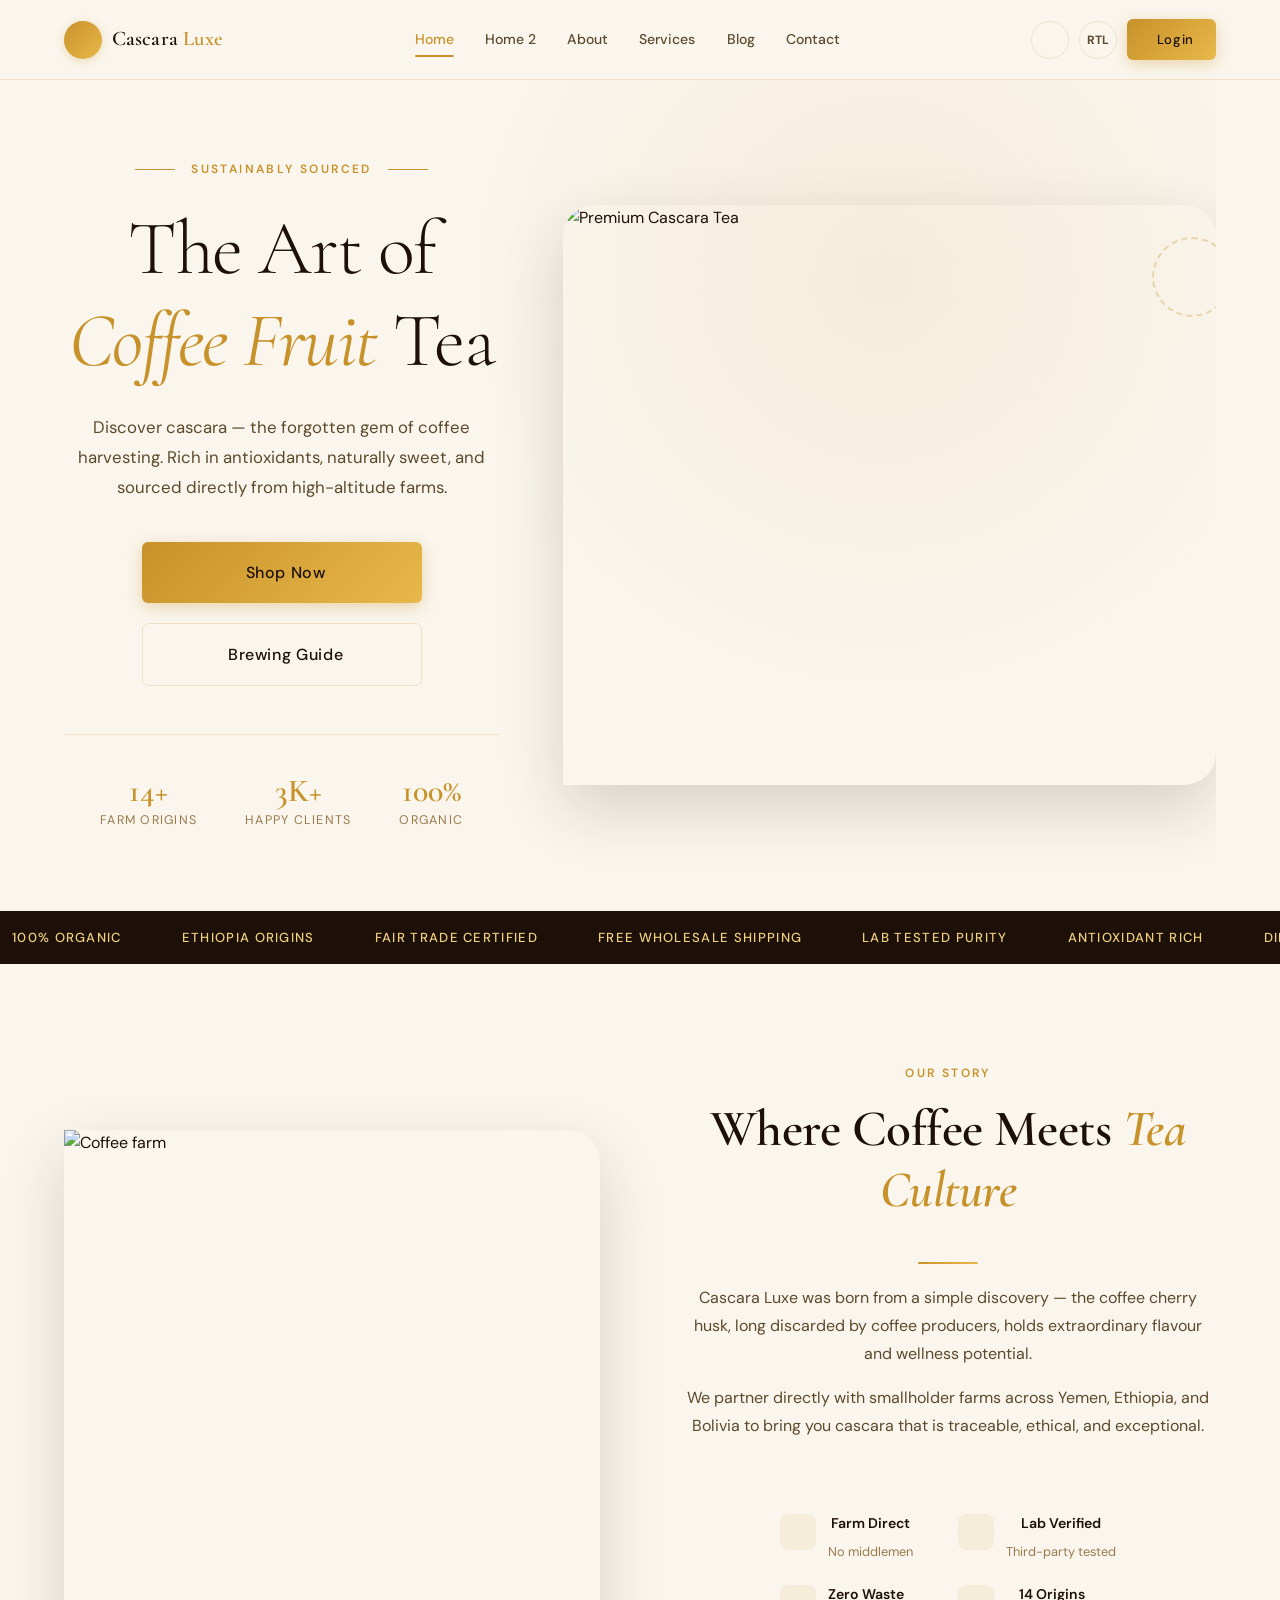
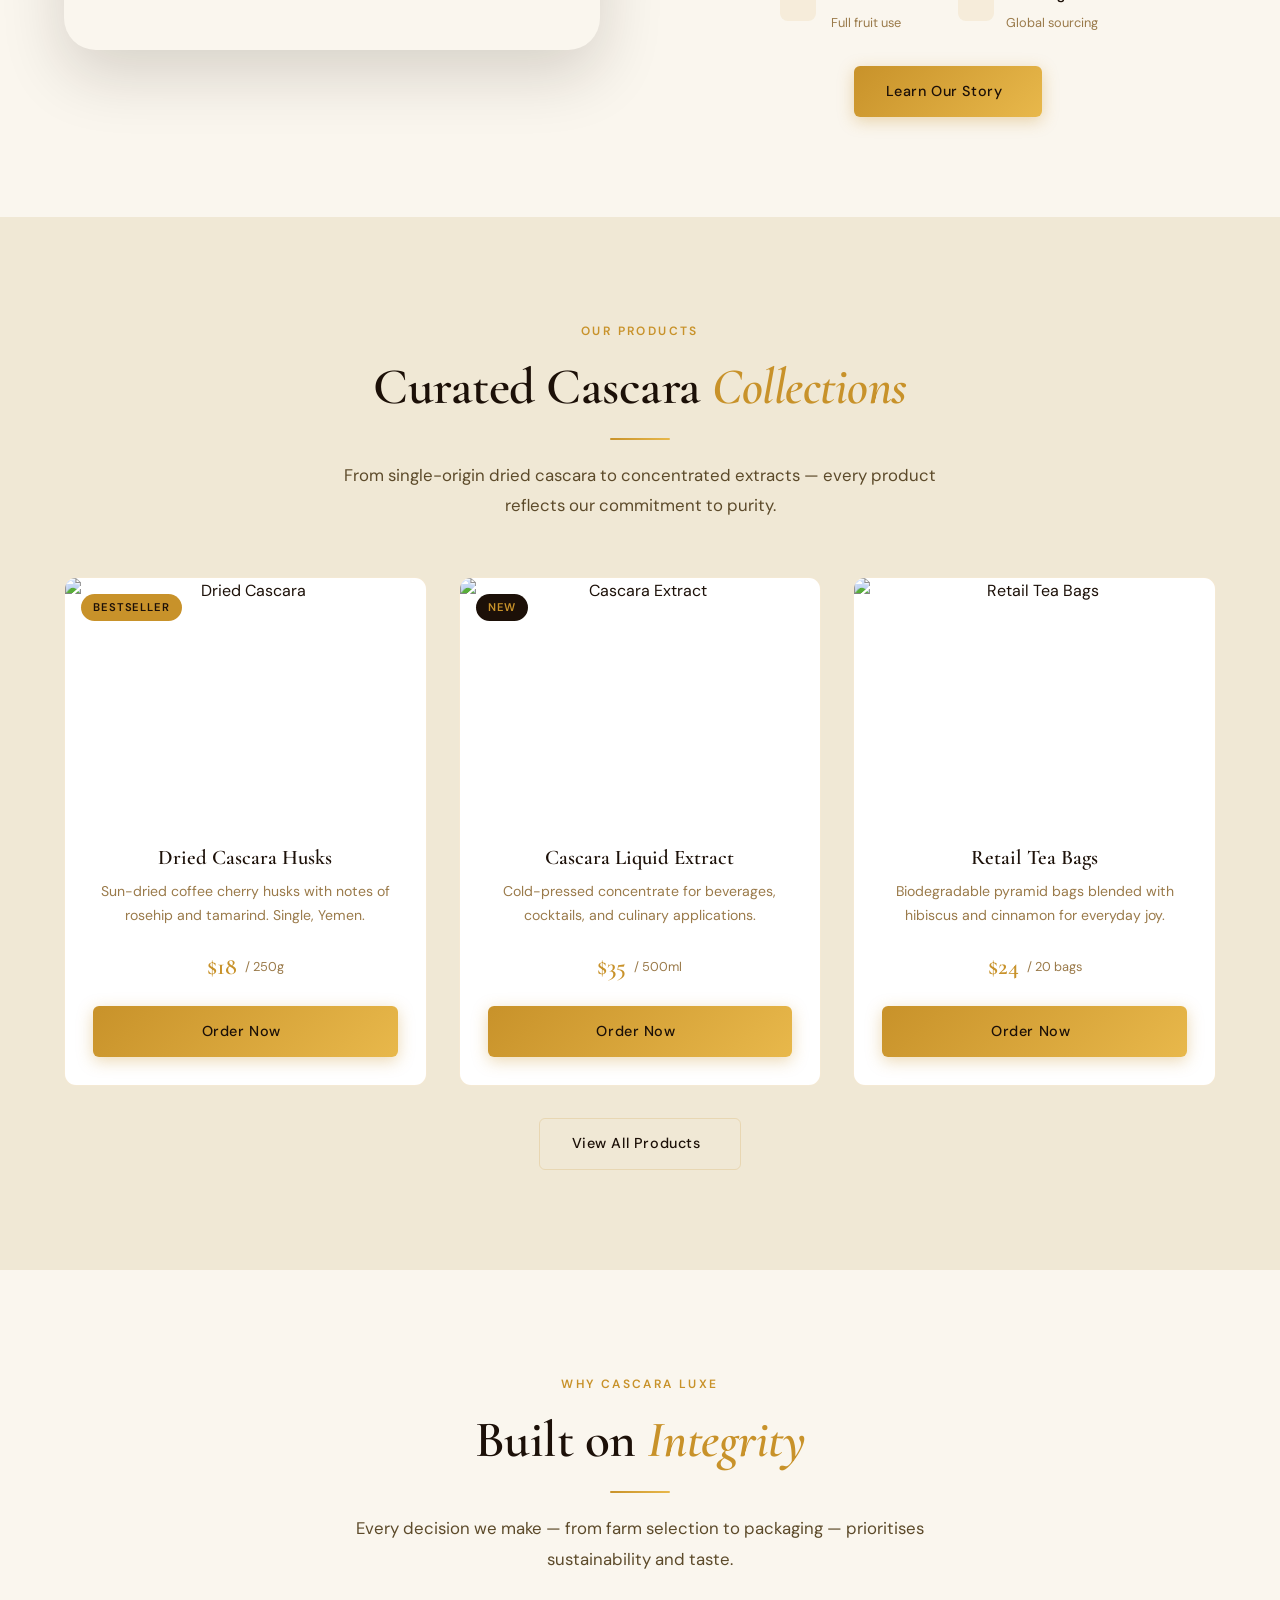
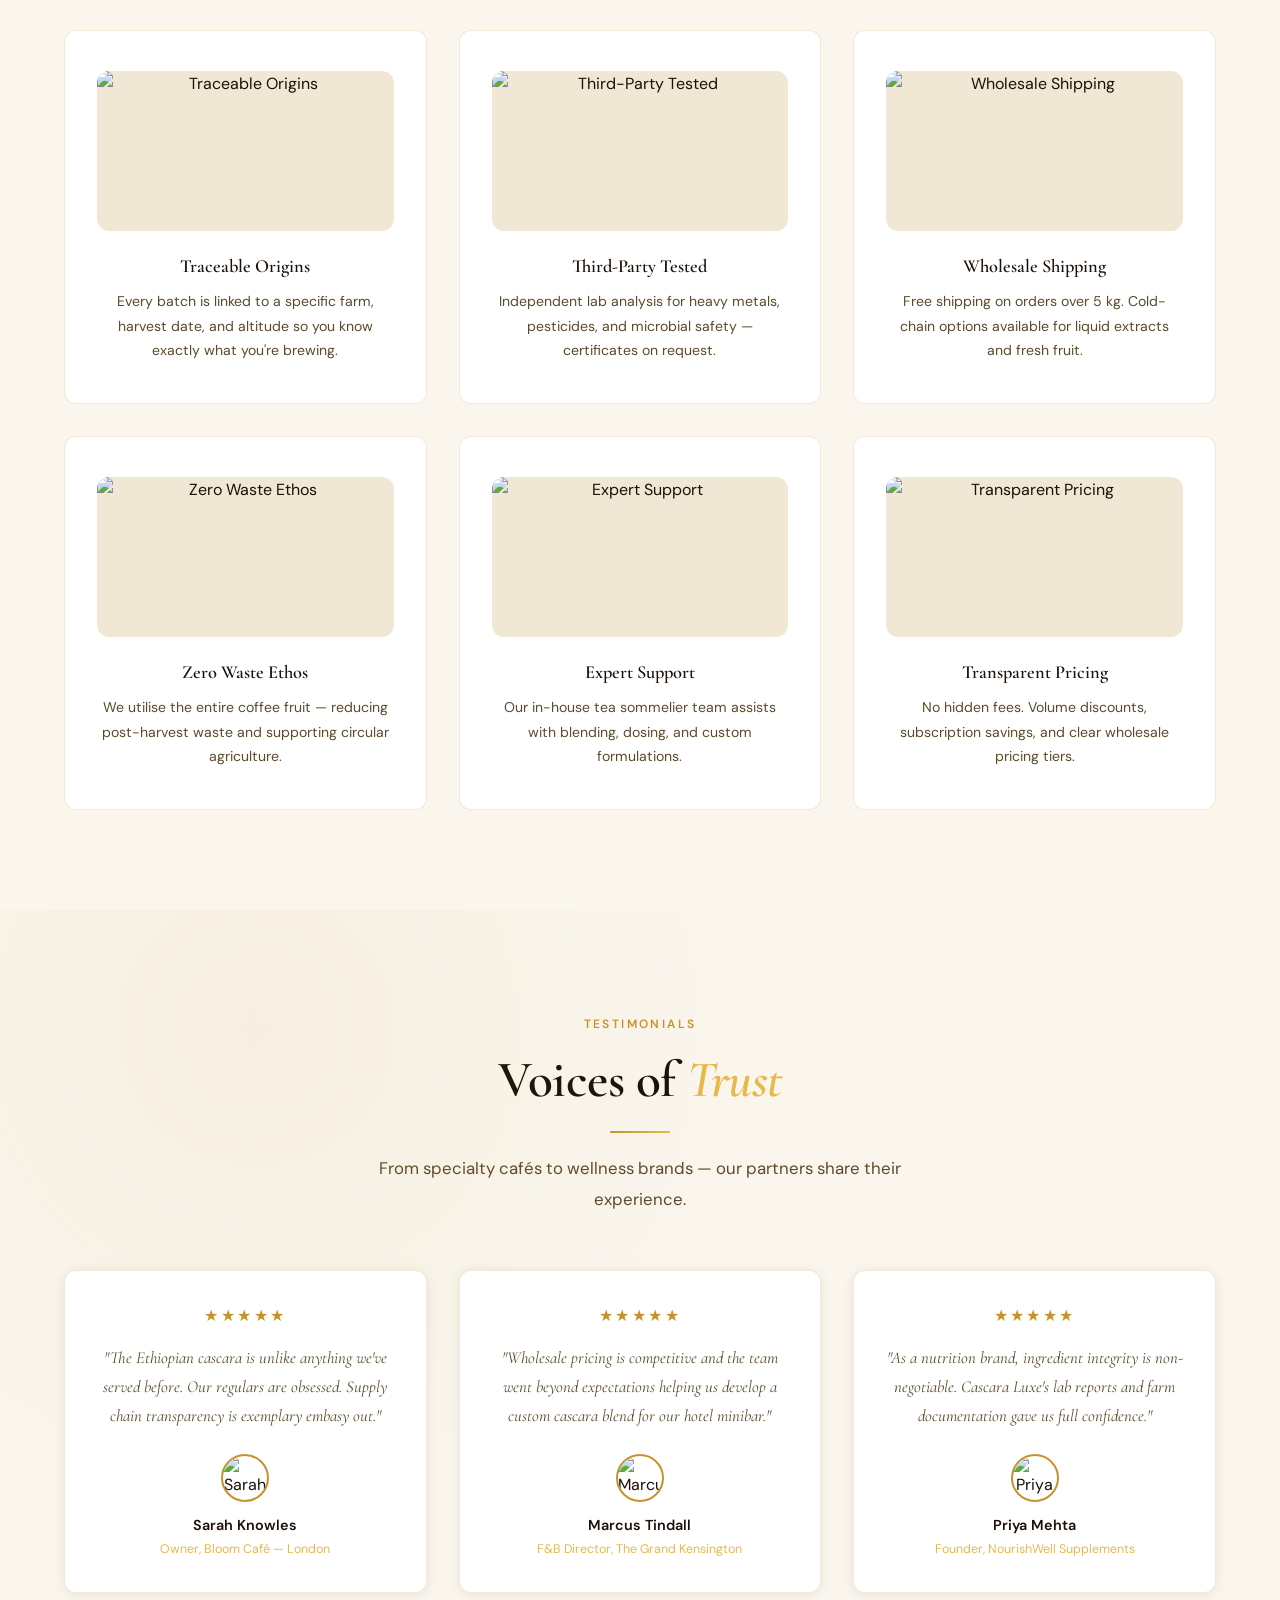
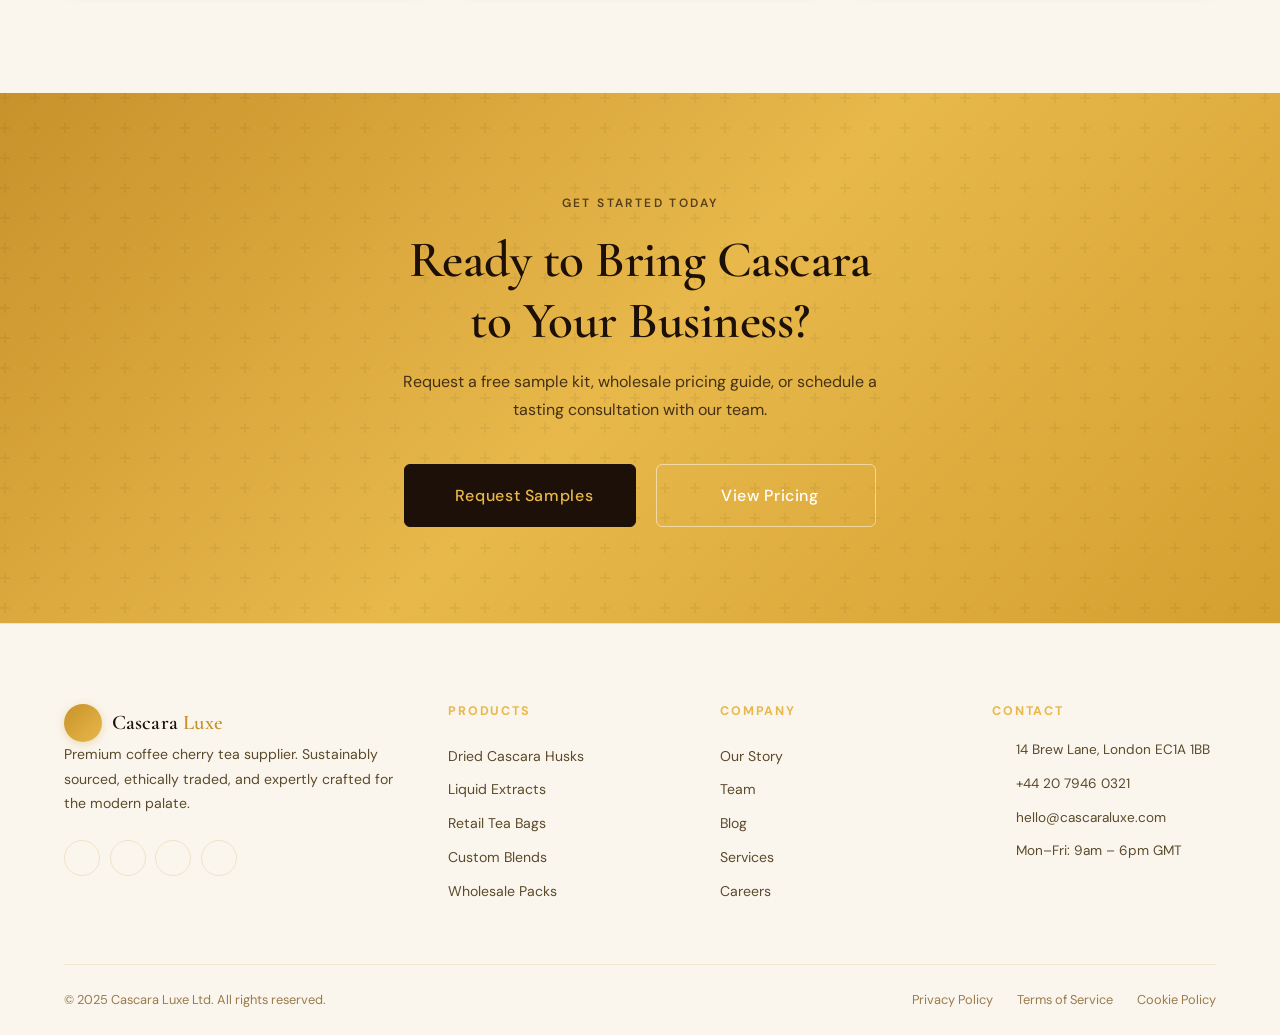
==== commit 3dfd3640: "U" ====
--- a/index.html
+++ b/index.html
@@ -17,13 +17,7 @@
 </head>
 <body>
 
-<!-- Page Loader -->
-<div id="page-loader">
-  <div style="position:relative;display:flex;align-items:center;justify-content:center;">
-    <div class="loader-ring"></div>
-    <span class="loader-brand">C</span>
-  </div>
-</div>
+
 
 <!-- Header -->
 <header class="header" id="header">
@@ -80,7 +74,7 @@
 <main>
 
   <!-- ── SECTION 1: Hero ── -->
-  <section class="section" style="padding-top:0">
+  <section class="section" style="padding-top:0; padding-bottom:0">
     <div class="container">
       <div class="hero">
         <div class="hero-content">
--- a/assets/css/style.css
+++ b/assets/css/style.css
@@ -1622,10 +1622,11 @@
 }
 
 .pricing-card.featured {
-  background: linear-gradient(160deg, var(--espresso) 0%, #2d1c0c 100%);
-  border-color: var(--gold);
+  background: var(--bg-card);
+  border: 2px solid var(--gold);
   box-shadow: var(--shadow-gold);
-  transform: scale(1.03);
+  transform: scale(1.05);
+  z-index: 2;
 }
 
 .pricing-card:hover {
@@ -1663,7 +1664,7 @@
 }
 
 .pricing-card.featured .pricing-tier {
-  color: var(--gold-light);
+  color: var(--gold);
 }
 
 .pricing-name {
@@ -1675,7 +1676,7 @@
 }
 
 .pricing-card.featured .pricing-name {
-  color: var(--ivory);
+  color: var(--text-primary);
 }
 
 .pricing-main {
@@ -1694,7 +1695,7 @@
 }
 
 .pricing-card.featured .pricing-per {
-  color: rgba(250, 246, 238, 0.5);
+  color: var(--text-muted);
 }
 
 .pricing-features {
@@ -1712,8 +1713,8 @@
 }
 
 .pricing-card.featured .pricing-feature {
-  border-color: rgba(200, 146, 42, 0.15);
-  color: rgba(250, 246, 238, 0.8);
+  border-color: var(--border);
+  color: var(--text-secondary);
 }
 
 .pricing-feature:last-child {
@@ -2888,38 +2889,7 @@
   border-radius: var(--radius-sm);
 }
 
-/* ── Page Loader ────────────────────────────────────────── */
-#page-loader {
-  position: fixed;
-  inset: 0;
-  background: var(--ivory);
-  display: flex;
-  align-items: center;
-  justify-content: center;
-  z-index: 9999;
-  transition: opacity 0.5s ease, visibility 0.5s ease;
-}
-
-#page-loader.hidden {
-  opacity: 0;
-  visibility: hidden;
-}
-
-.loader-ring {
-  width: 56px;
-  height: 56px;
-  border: 3px solid var(--border);
-  border-top-color: var(--gold);
-  border-radius: 50%;
-  animation: spin 0.8s linear infinite;
-}
-
-.loader-brand {
-  position: absolute;
-  font-family: var(--font-display);
-  font-size: 1rem;
-  color: var(--gold);
-}
+
 
 /* ── Animations ─────────────────────────────────────────── */
 @keyframes fadeInUp {
@@ -3090,4 +3060,72 @@
   display: flex;
   align-items: center;
   justify-content: center;
+}
+
+/* ── Back to Top ────────────────────────────────────────── */
+.back-to-top {
+  position: fixed;
+  bottom: 2rem;
+  right: 2rem;
+  width: 48px;
+  height: 48px;
+  background: var(--espresso);
+  color: var(--gold);
+  border-radius: 50%;
+  display: flex;
+  align-items: center;
+  justify-content: center;
+  font-size: 1.25rem;
+  box-shadow: var(--shadow-md);
+  cursor: pointer;
+  z-index: 1000;
+  opacity: 0;
+  visibility: hidden;
+  transition: var(--transition);
+  border: 1px solid var(--gold);
+  transform: translateY(20px);
+}
+
+.back-to-top.show {
+  opacity: 1;
+  visibility: visible;
+  transform: translateY(0);
+}
+
+.back-to-top:hover {
+  background: var(--gold);
+  color: var(--espresso);
+  transform: translateY(-5px);
+  box-shadow: var(--shadow-gold);
+}
+
+/* ── Blog Responsive ────────────────────────────────────── */
+@media (max-width: 768px) {
+  .spotlight-inner {
+    grid-template-columns: 1fr !important;
+    gap: 0 !important;
+  }
+  
+  .spotlight-inner img {
+    height: 250px !important;
+  }
+  
+  .spotlight-content {
+    padding: 2rem 1.5rem !important;
+  }
+
+  .newsletter-form {
+    flex-direction: column;
+  }
+
+  .newsletter-form .form-input,
+  .newsletter-form .btn {
+    width: 100% !important;
+  }
+}
+
+@media (max-width: 480px) {
+  .spotlight-inner img {
+    height: 200px !important;
+  }
 }
--- a/assets/css/dark-mode.css
+++ b/assets/css/dark-mode.css
@@ -33,3 +33,91 @@
     background: rgba(255,255,255,0.03);
     border-color: rgba(200,146,42,0.1);
 }
+
+/* Fix visibility for marquee and buttons in dark mode */
+[data-theme="dark"] .marquee-strip {
+    background: var(--ivory-dark);
+}
+
+[data-theme="dark"] .btn-primary {
+    color: var(--ivory) !important;
+}
+
+[data-theme="dark"] .btn-primary i {
+    color: var(--ivory) !important;
+}
+
+[data-theme="dark"] .back-to-top {
+    background: var(--ivory-mid);
+    color: var(--gold);
+    border-color: var(--gold);
+}
+
+[data-theme="dark"] .back-to-top:hover {
+    background: var(--gold);
+    color: var(--ivory);
+}
+
+/* Fix featured pricing card in dark mode */
+[data-theme="dark"] .pricing-card.featured {
+    background: linear-gradient(160deg, #2D1C0C 0%, #1C1008 100%);
+    box-shadow: 0 12px 48px rgba(0, 0, 0, 0.4), var(--shadow-gold);
+}
+
+[data-theme="dark"] .pricing-card.featured .pricing-name {
+    color: #FAF6EE !important; /* Force light ivory text on dark card */
+}
+
+[data-theme="dark"] .pricing-card.featured .pricing-tier {
+    color: var(--gold-light) !important;
+    opacity: 1 !important;
+}
+
+[data-theme="dark"] .pricing-card.featured .pricing-per {
+    color: rgba(250, 246, 238, 0.6) !important;
+}
+
+[data-theme="dark"] .pricing-card.featured .pricing-feature {
+    color: rgba(250, 246, 238, 0.8) !important;
+}
+
+/* Force CTA section to stay in "light mode" gold as requested */
+[data-theme="dark"] .cta-section {
+    background: linear-gradient(135deg, #C8922A 0%, #E8B84B 50%, #d4a030 100%) !important;
+}
+
+[data-theme="dark"] .cta-section h2, 
+[data-theme="dark"] .cta-section p,
+[data-theme="dark"] .cta-section .section-label {
+    color: #1C1008 !important;
+}
+
+[data-theme="dark"] .cta-section .btn-dark {
+    background: #1C1008 !important;
+    color: #E8B84B !important;
+}
+
+[data-theme="dark"] .cta-section .btn-outline-white {
+    border-color: #1C1008 !important;
+    color: #1C1008 !important;
+}
+
+[data-theme="dark"] .cta-section .btn-outline-white:hover {
+    background: rgba(28, 16, 8, 0.1) !important;
+}
+
+/* Fix brand and contact icons in dark mode */
+[data-theme="dark"] .brand-logo i,
+[data-theme="dark"] .contact-item-icon i {
+    color: #1C1008 !important; /* Force dark espresso color for icons on gold backgrounds */
+}
+
+/* Fix FAQ items in dark mode */
+[data-theme="dark"] .faq-item {
+    background: var(--bg-card) !important;
+    border-color: var(--border) !important;
+}
+
+[data-theme="dark"] .faq-item summary {
+    color: var(--text-primary) !important;
+}
--- a/assets/css/rtl.css
+++ b/assets/css/rtl.css
@@ -8,8 +8,19 @@
 }
 
 [dir="rtl"] .nav-desktop,
-[dir="rtl"] .header-actions {
-    flex-direction: row-reverse;
+[dir="rtl"] .header-actions,
+[dir="rtl"] .mobile-actions {
+    flex-direction: row !important;
+}
+
+[dir="rtl"] .header-actions .btn-primary { 
+    margin-right: 0.5rem !important; 
+    margin-left: 0 !important; 
+}
+
+[dir="rtl"] .header-actions .hamburger { 
+    margin-left: 0.5rem !important; 
+    margin-right: 0 !important; 
 }
 
 [dir="rtl"] .hero-stat-num {
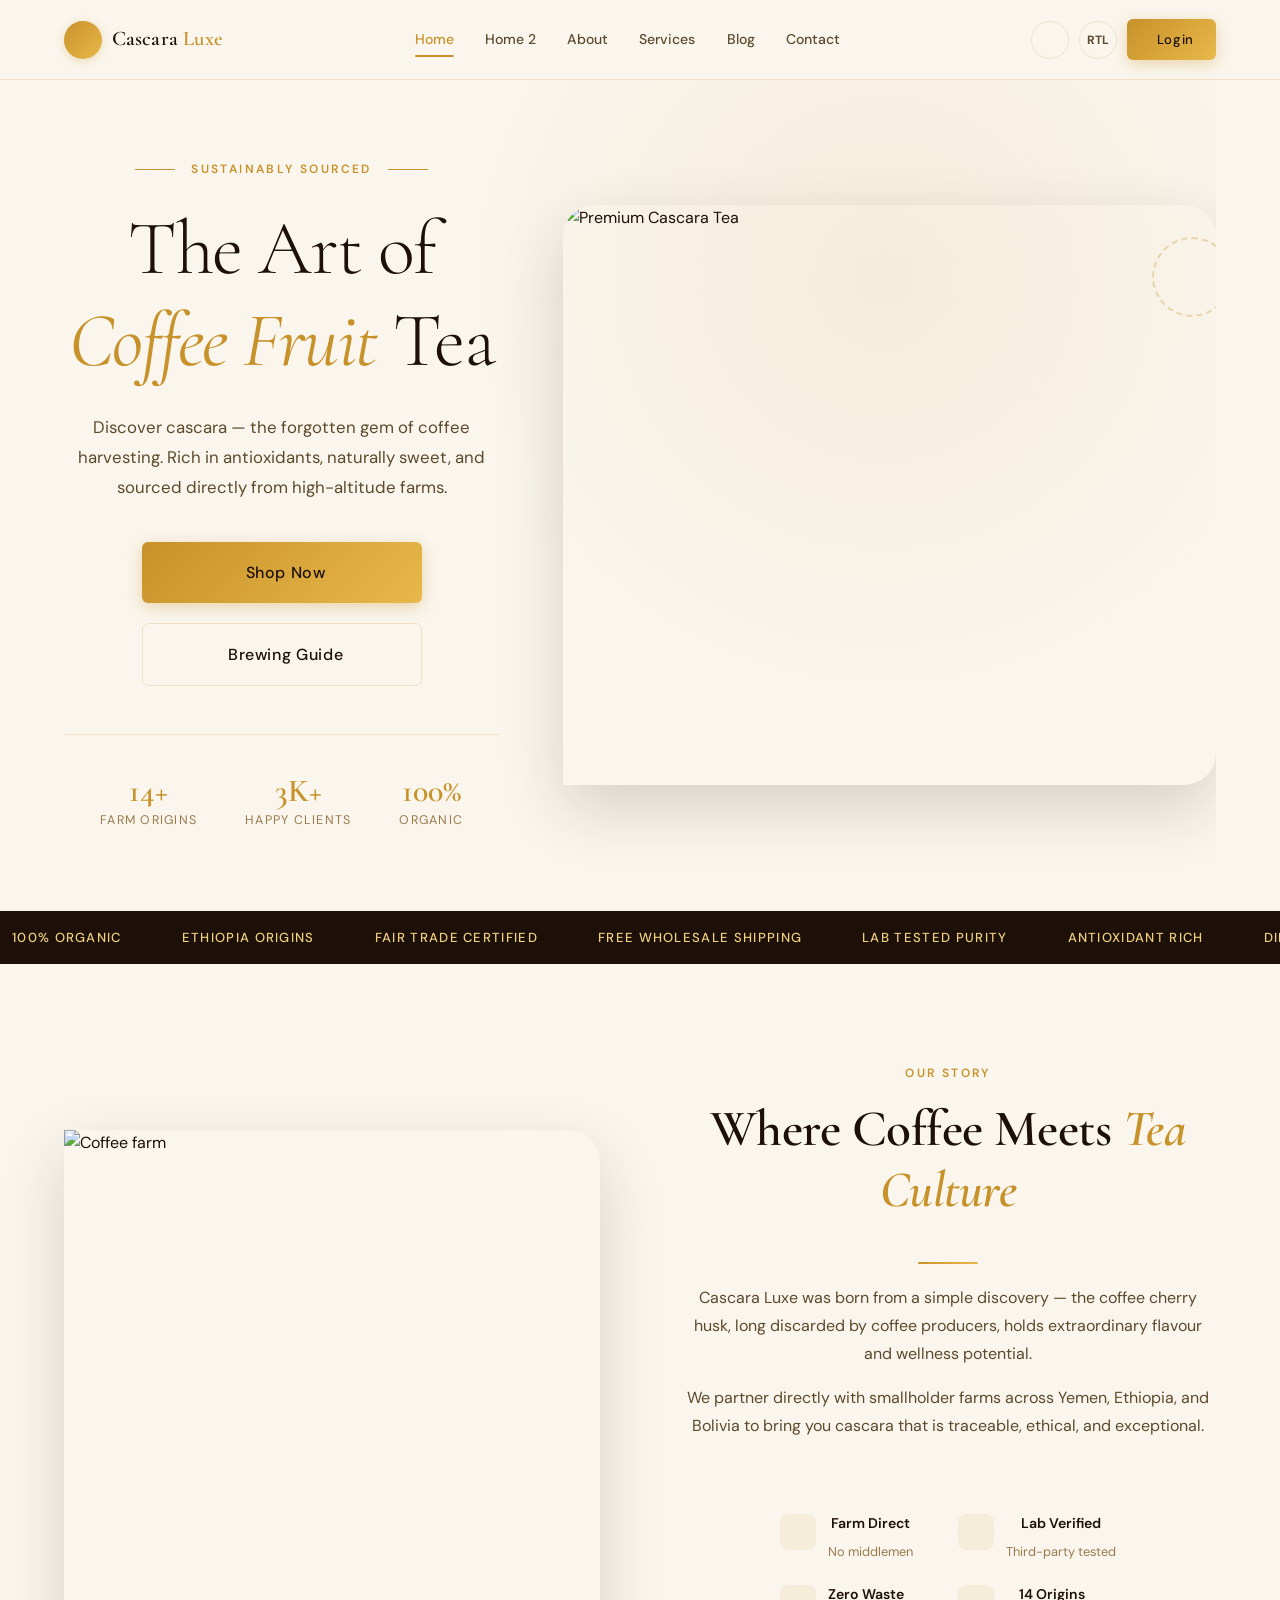
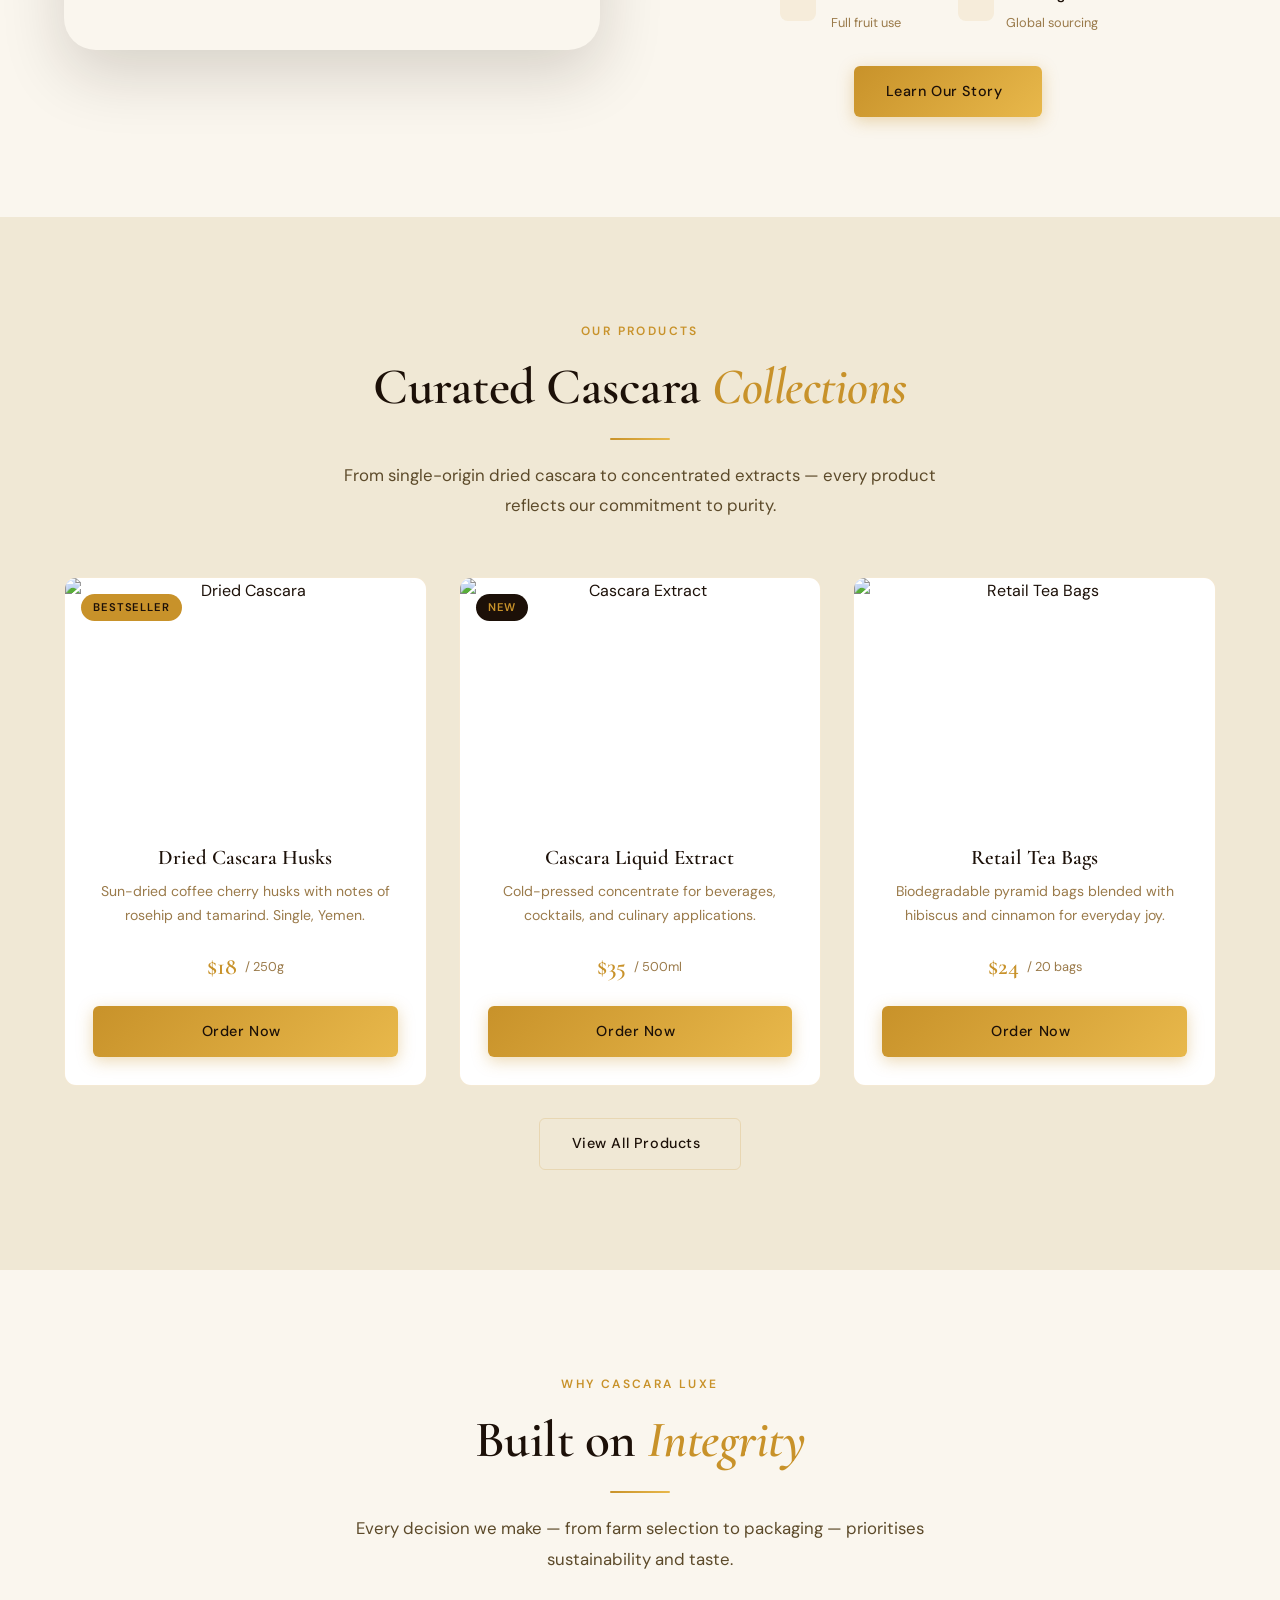
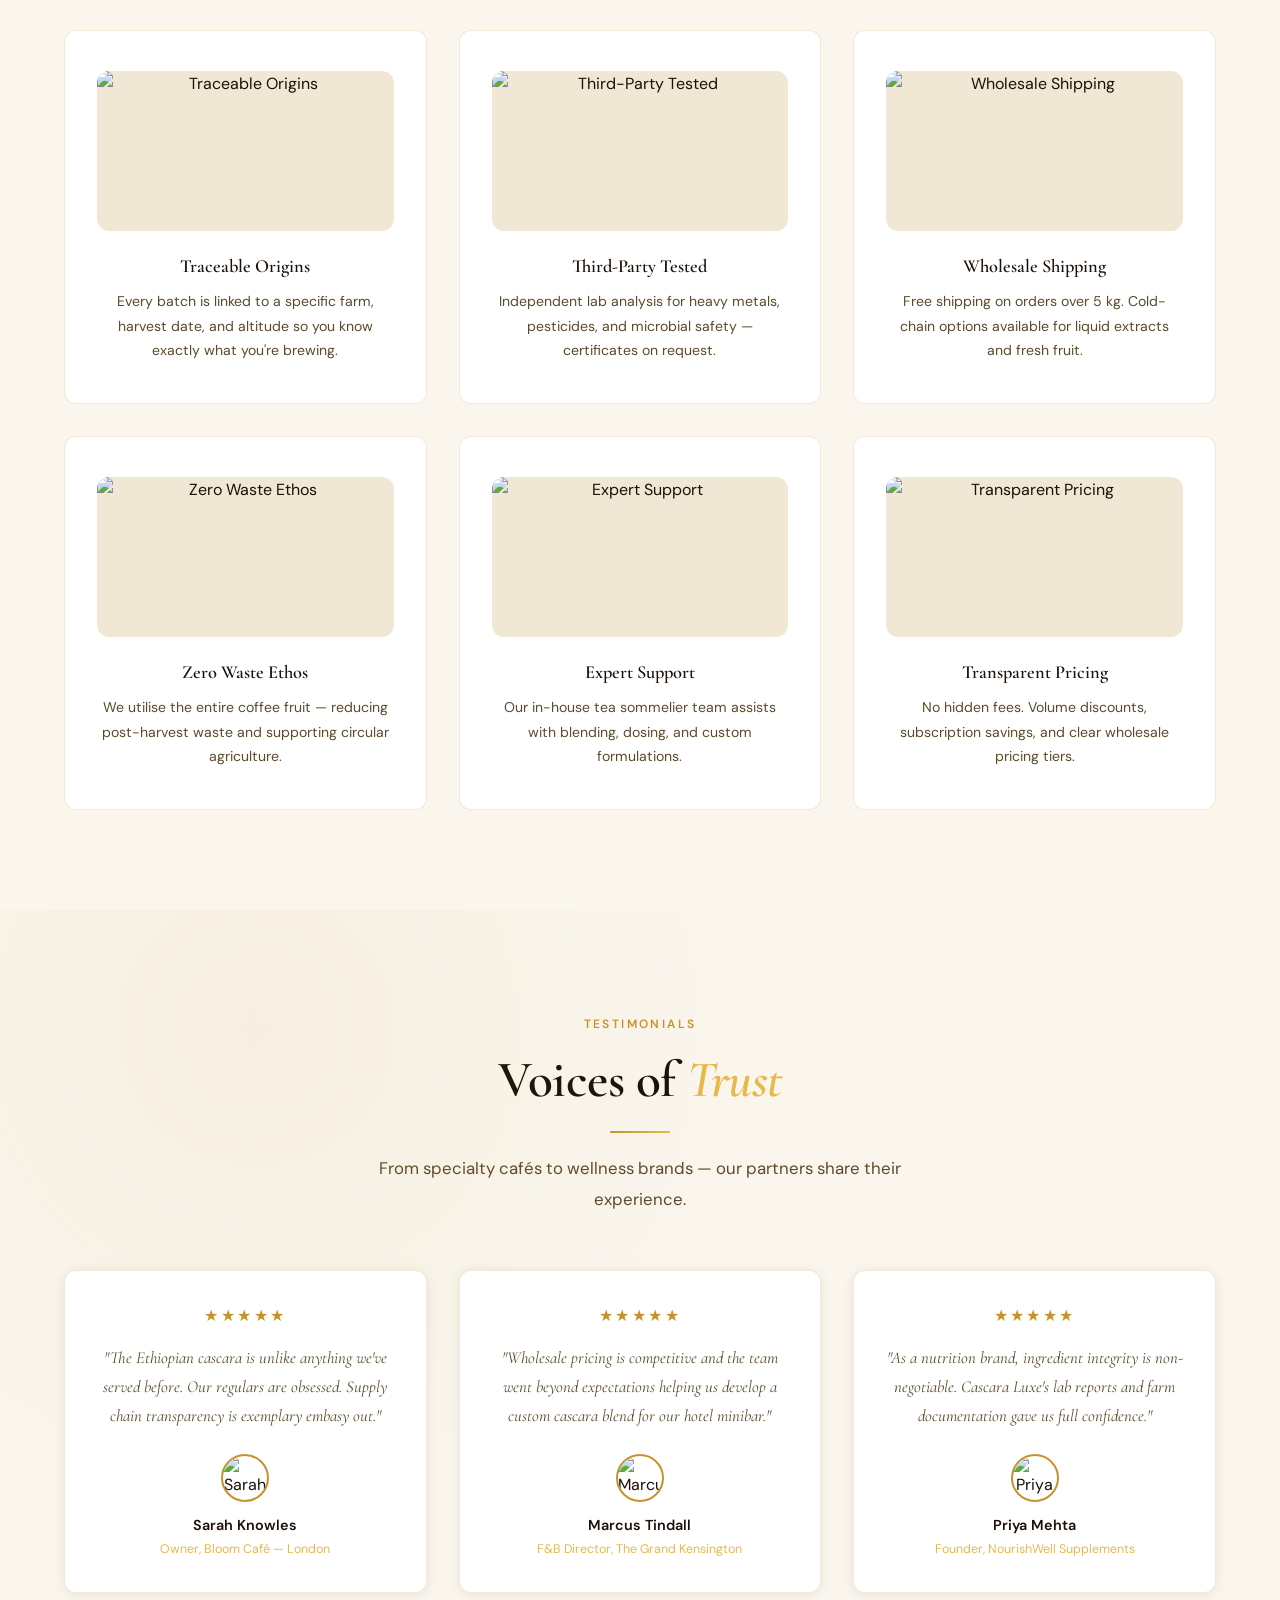
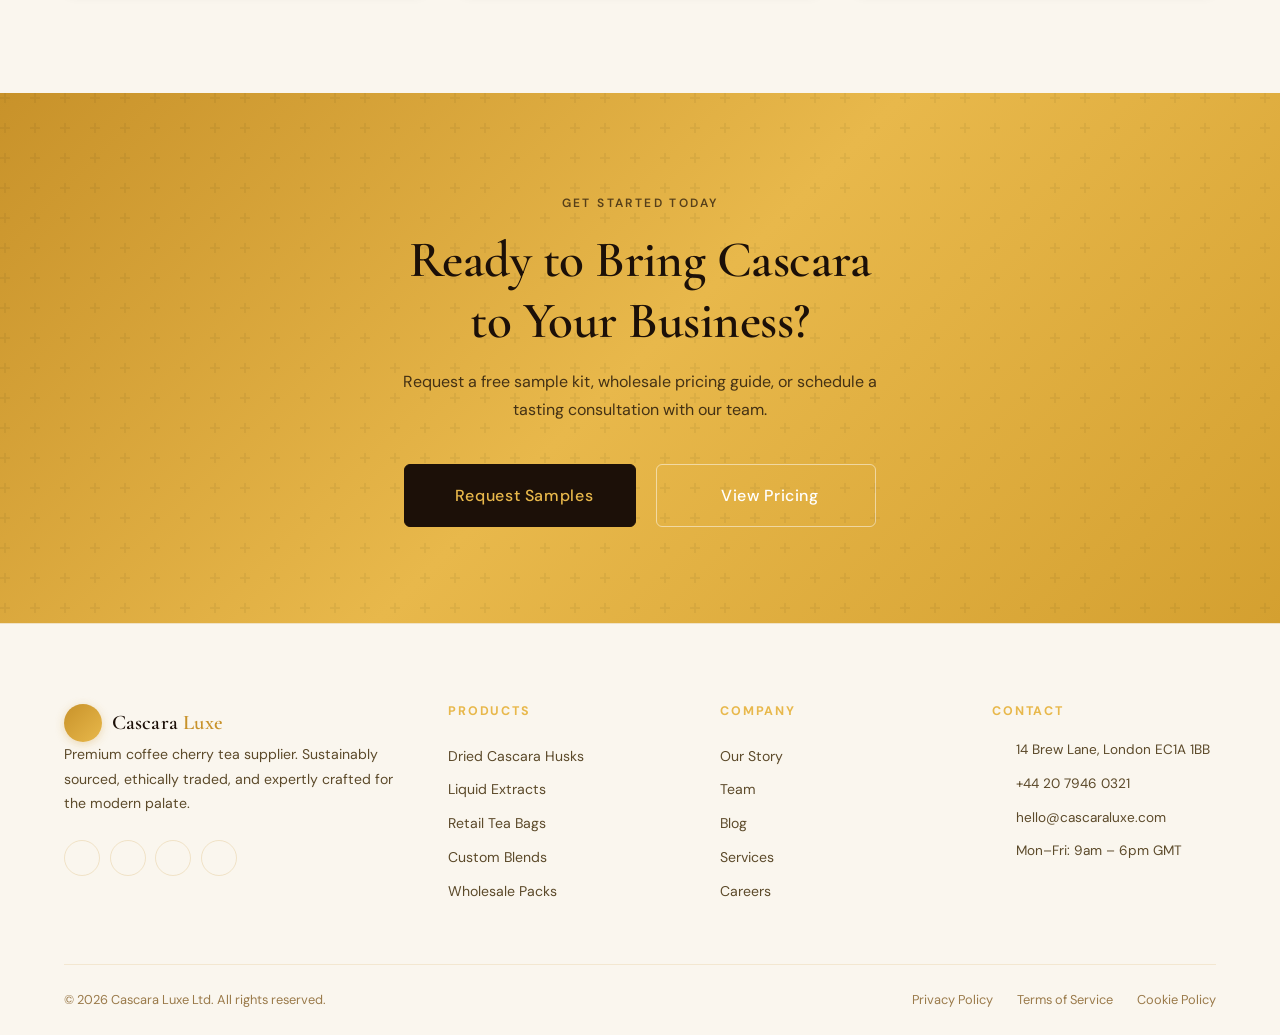
==== commit cd935f4c: "U" ====
--- a/index.html
+++ b/index.html
@@ -406,7 +406,7 @@
       </div>
     </div>
     <div class="footer-bottom">
-      <p>© 2025 Cascara Luxe Ltd. All rights reserved.</p>
+      <p>© 2026 Cascara Luxe Ltd. All rights reserved.</p>
       <div class="footer-bottom-links">
         <a href="#">Privacy Policy</a>
         <a href="#">Terms of Service</a>
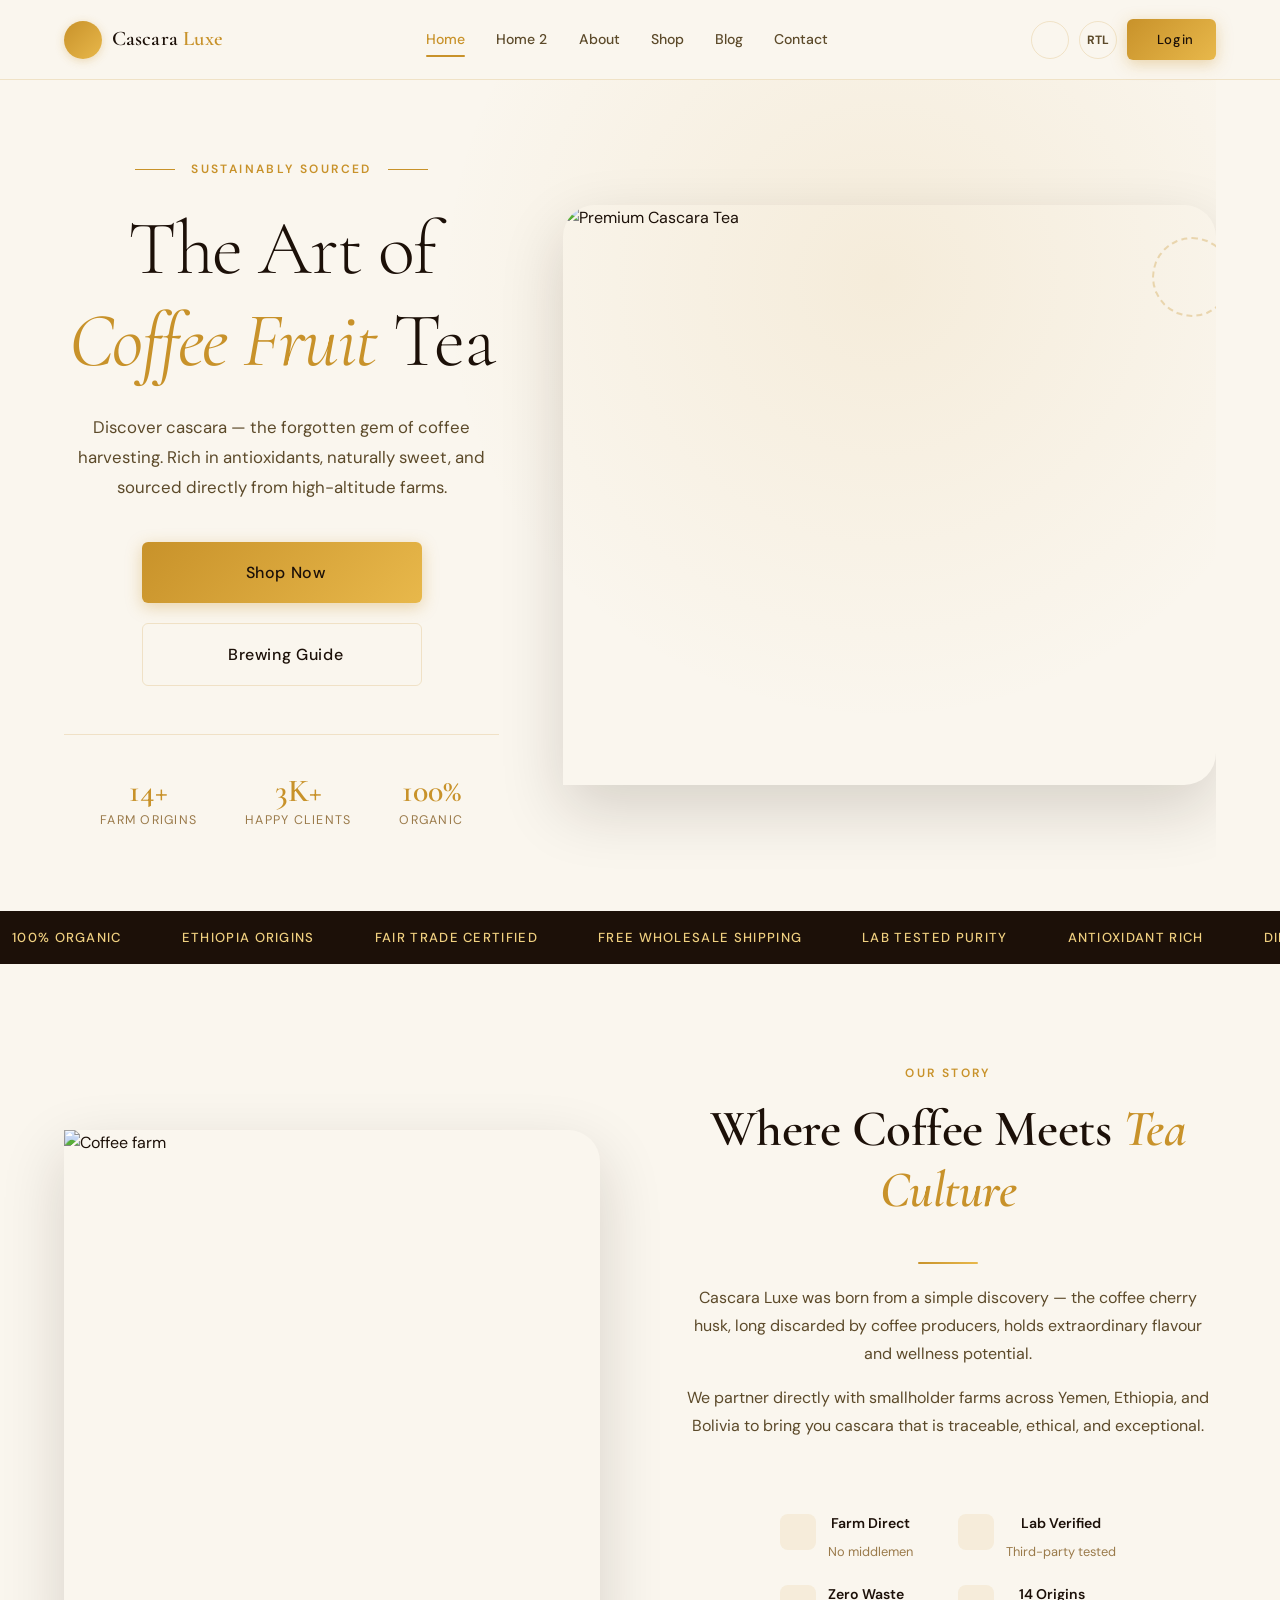
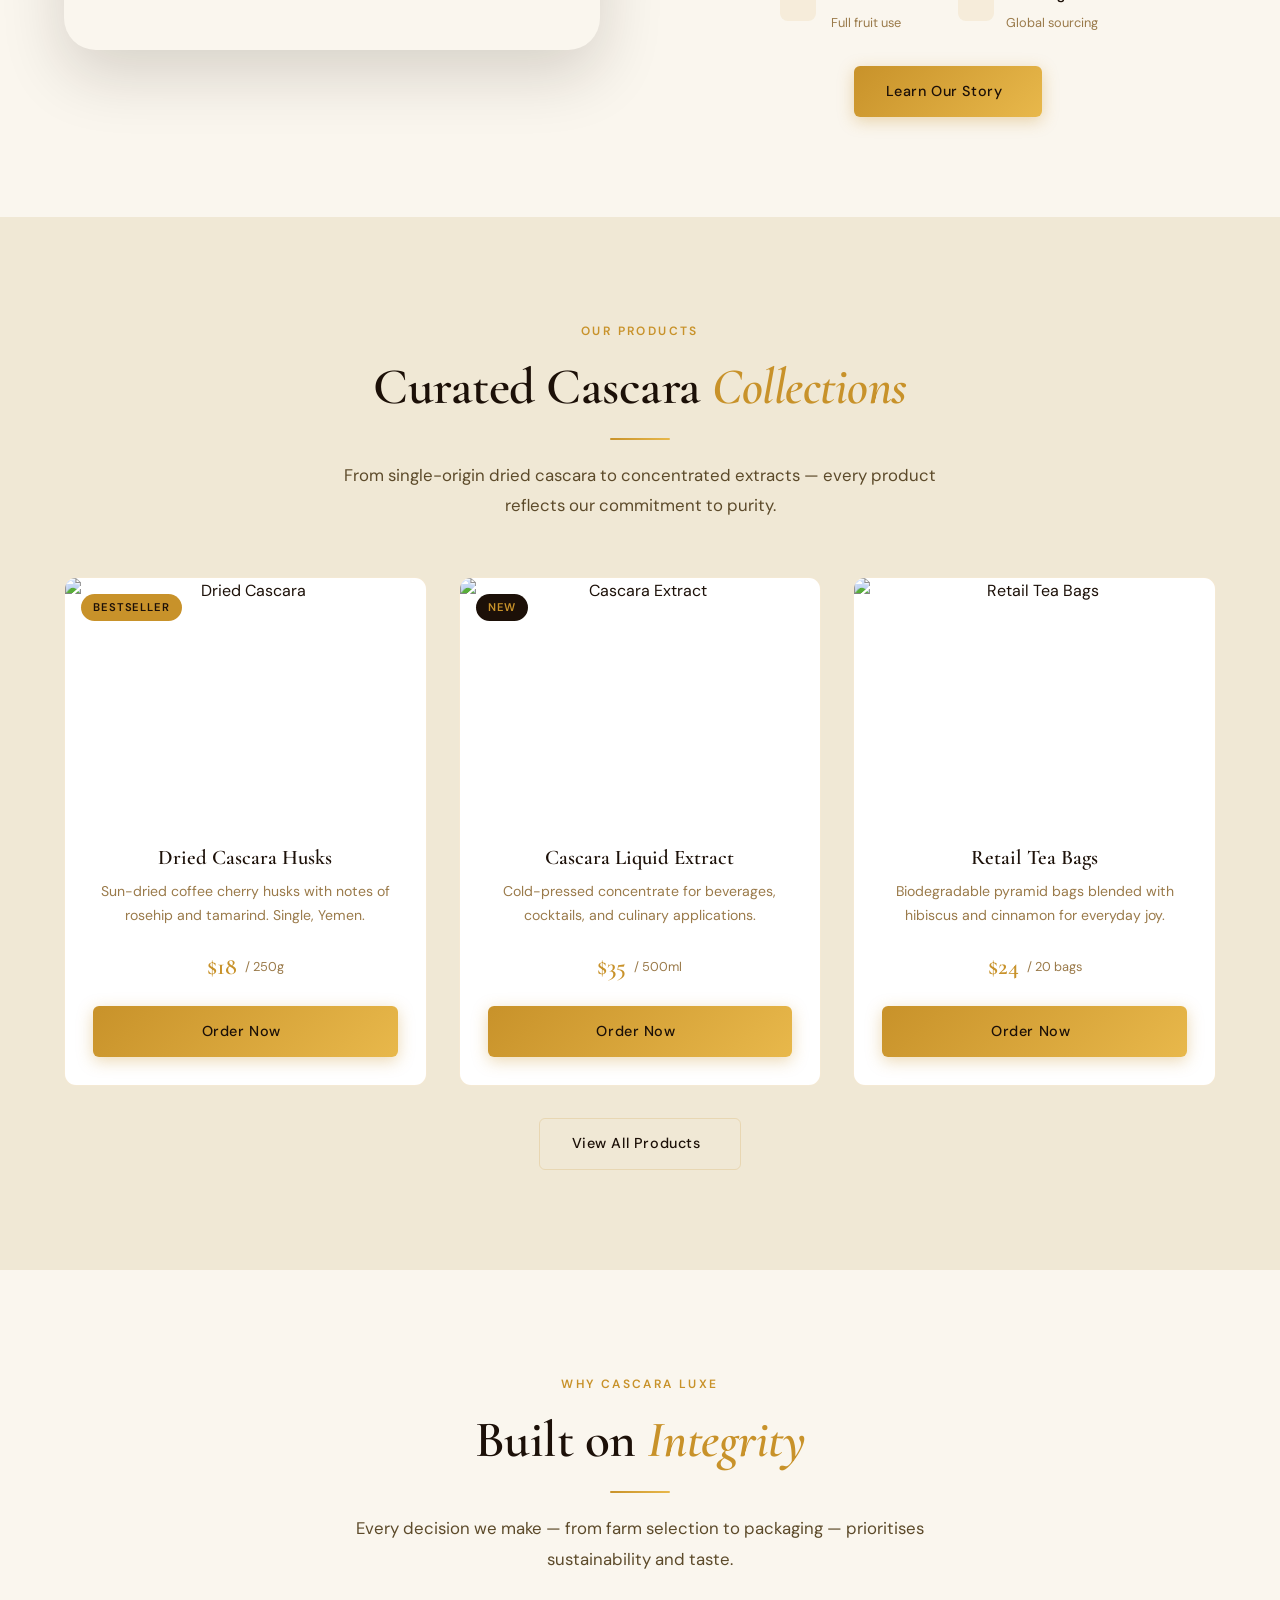
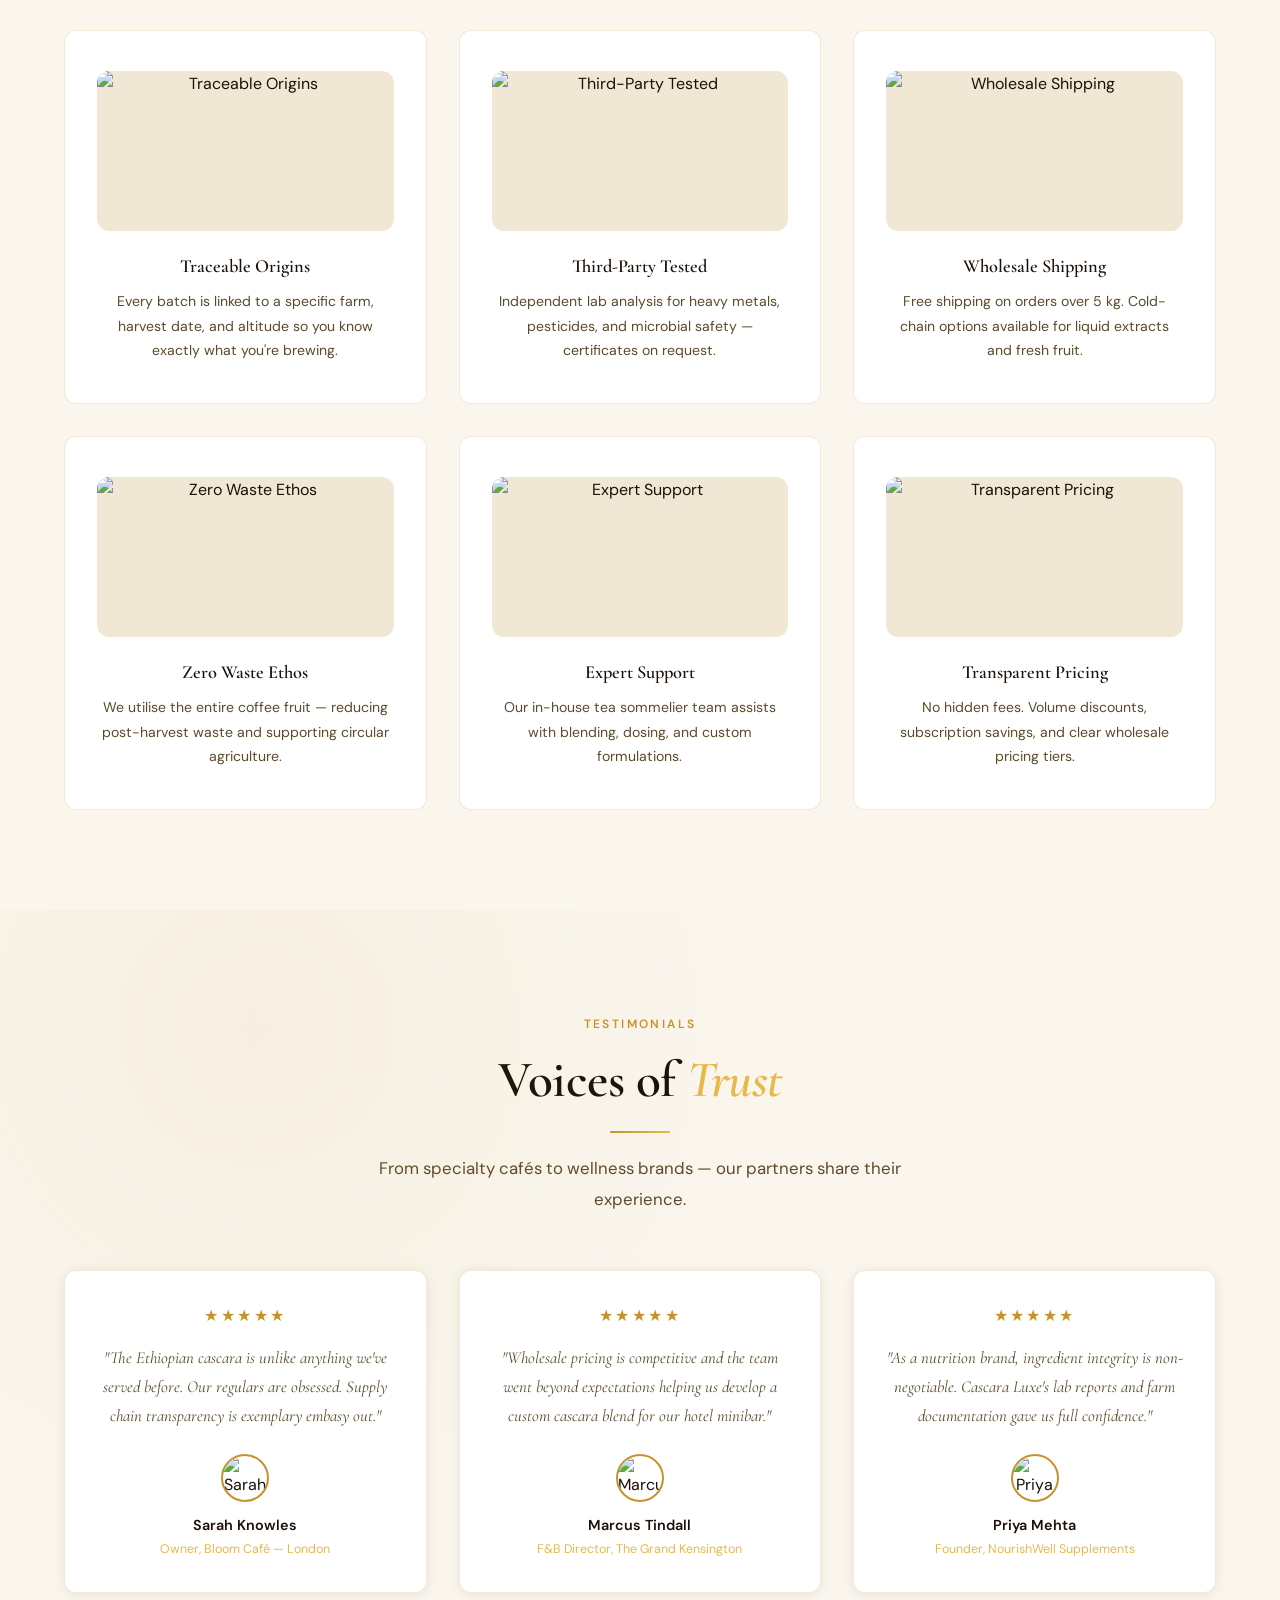
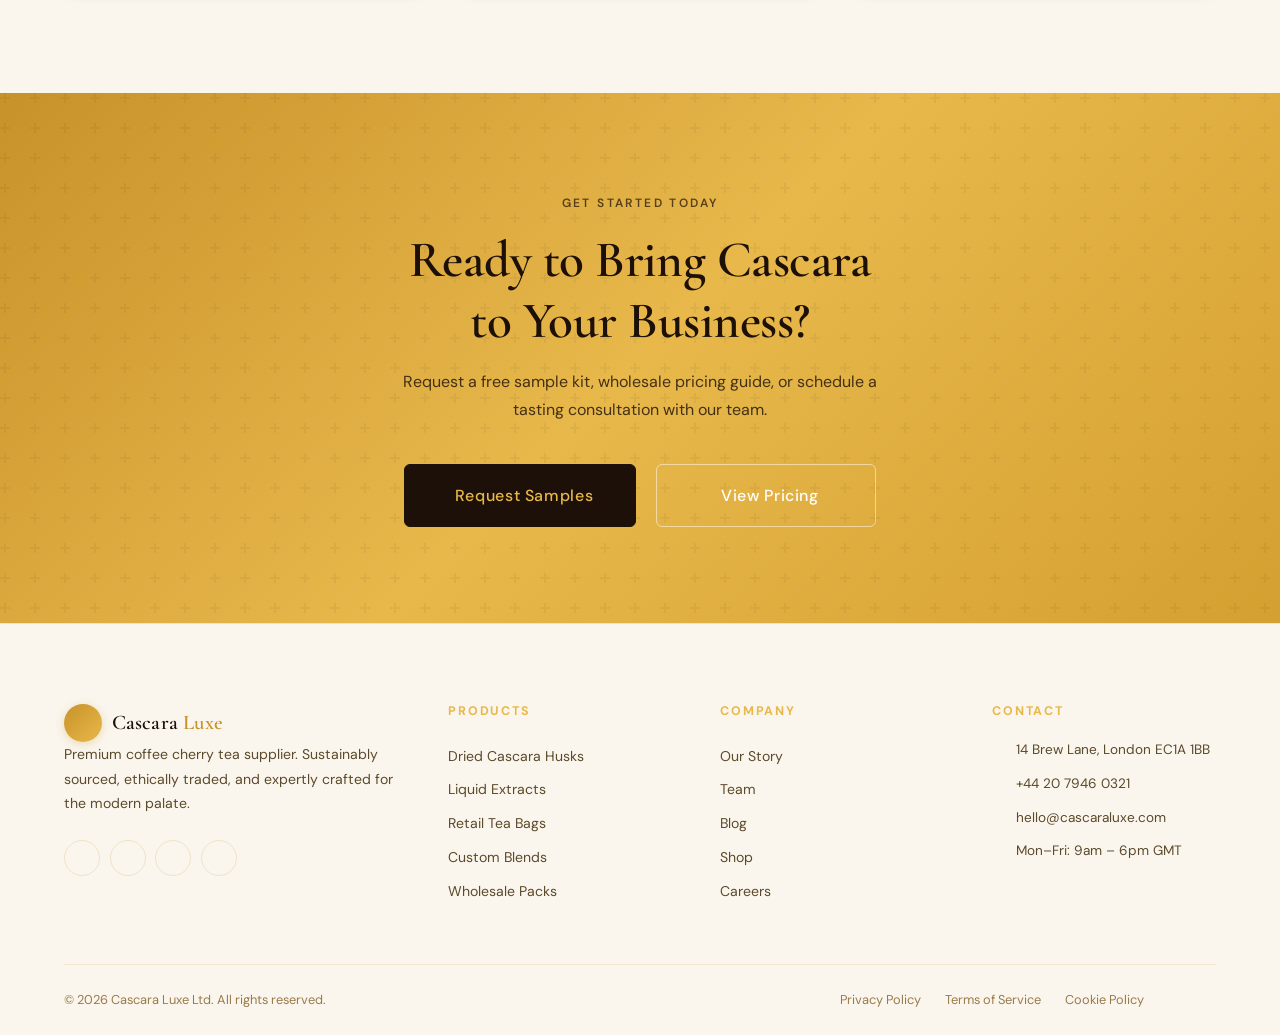
==== commit e84b2678: "U" ====
--- a/index.html
+++ b/index.html
@@ -34,7 +34,7 @@
       <a href="index.html" class="nav-link active">Home</a>
       <a href="pages/home2.html" class="nav-link">Home 2</a>
       <a href="pages/about.html" class="nav-link">About</a>
-      <a href="pages/services.html" class="nav-link">Services</a>
+      <a href="pages/shop.html" class="nav-link">Shop</a>
       <a href="pages/blog.html" class="nav-link">Blog</a>
       <a href="pages/contact.html" class="nav-link">Contact</a>
     </nav>
@@ -61,7 +61,7 @@
   <a href="index.html" class="mobile-nav-link active">Home</a>
   <a href="pages/home2.html" class="mobile-nav-link">Home 2</a>
   <a href="pages/about.html" class="mobile-nav-link">About</a>
-  <a href="pages/services.html" class="mobile-nav-link">Services</a>
+  <a href="pages/shop.html" class="mobile-nav-link">Shop</a>
   <a href="pages/blog.html" class="mobile-nav-link">Blog</a>
   <a href="pages/contact.html" class="mobile-nav-link">Contact</a>
   <div class="mobile-actions">
@@ -85,7 +85,7 @@
             naturally sweet, and sourced directly from high-altitude farms.
           </p>
           <div class="hero-ctas">
-            <a href="services.html" class="btn btn-primary btn-lg">
+            <a href="pages/shop.html" class="btn btn-primary btn-lg">
               <i class="ri-leaf-line"></i> Shop Now
             </a>
             <a href="home2.html" class="btn btn-secondary btn-lg">
@@ -214,12 +214,12 @@
               <span class="product-price-main">$18</span>
               <span class="product-price-unit">/ 250g</span>
             </div>
-            <a href="services.html" class="btn btn-primary w-full">Order Now <i class="ri-shopping-bag-line"></i></a>
+            <a href="pages/shop.html" class="btn btn-primary w-full">Order Now <i class="ri-shopping-bag-line"></i></a>
           </div>
         </div>
         <div class="product-card reveal reveal-delay-2">
           <div class="product-card-img-wrap">
-            <img src="https://5.imimg.com/data5/SELLER/Default/2026/2/585830235/MF/MR/XU/13643995/cascara-sagrada-bark-extract-500x500.png"
+            <img src="https://5.imimg.com/data5/SELLER/Default/2026/3/590835111/CR/CP/PF/13643995/majuphal-extract-quercus-infectoria.png"
                  alt="Cascara Extract" class="product-card-img" loading="lazy" />
             <span class="product-badge" style="background:var(--espresso);color:var(--gold)">New</span>
           </div>
@@ -230,7 +230,7 @@
               <span class="product-price-main">$35</span>
               <span class="product-price-unit">/ 500ml</span>
             </div>
-            <a href="services.html" class="btn btn-primary w-full">Order Now <i class="ri-shopping-bag-line"></i></a>
+            <a href="pages/shop.html" class="btn btn-primary w-full">Order Now <i class="ri-shopping-bag-line"></i></a>
           </div>
         </div>
         <div class="product-card reveal reveal-delay-3">
@@ -245,12 +245,12 @@
               <span class="product-price-main">$24</span>
               <span class="product-price-unit">/ 20 bags</span>
             </div>
-            <a href="services.html" class="btn btn-primary w-full">Order Now <i class="ri-shopping-bag-line"></i></a>
+            <a href="pages/shop.html" class="btn btn-primary w-full">Order Now <i class="ri-shopping-bag-line"></i></a>
           </div>
         </div>
       </div>
       <div class="text-center mt-4">
-        <a href="services.html" class="btn btn-secondary">View All Products <i class="ri-arrow-right-line"></i></a>
+        <a href="pages/shop.html" class="btn btn-secondary">View All Products <i class="ri-arrow-right-line"></i></a>
       </div>
     </div>
   </section>
@@ -274,7 +274,7 @@
         </div>
         <div class="feature-card reveal reveal-delay-2">
           <div class="feature-img-wrap">
-            <img src="https://www.teatreasure.in/cdn/shop/products/4thberryblast_2000x.jpg?v=1708676552" alt="Third-Party Tested" class="feature-img" />
+            <img src="https://tchibo.us/cdn/shop/articles/Cascara.jpg?v=1690987592&width=2048" alt="Third-Party Tested" class="feature-img" />
           </div>
           <h3>Third-Party Tested</h3>
           <p>Independent lab analysis for heavy metals, pesticides, and microbial safety — certificates on request.</p>
@@ -354,7 +354,7 @@
       <p>Request a free sample kit, wholesale pricing guide, or schedule a tasting consultation with our team.</p>
       <div class="cta-btns">
         <a href="contact.html" class="btn btn-dark btn-lg"><i class="ri-mail-send-line"></i> Request Samples</a>
-        <a href="services.html" class="btn btn-outline-white btn-lg"><i class="ri-price-tag-3-line"></i> View Pricing</a>
+        <a href="pages/shop.html" class="btn btn-outline-white btn-lg"><i class="ri-price-tag-3-line"></i> View Pricing</a>
       </div>
     </div>
   </section>
@@ -378,11 +378,11 @@
       <div class="footer-col">
         <h4>Products</h4>
         <div class="footer-links">
-          <a href="pages/services.html" class="footer-link">Dried Cascara Husks</a>
-          <a href="pages/services.html" class="footer-link">Liquid Extracts</a>
-          <a href="pages/services.html" class="footer-link">Retail Tea Bags</a>
-          <a href="pages/services.html" class="footer-link">Custom Blends</a>
-          <a href="pages/services.html" class="footer-link">Wholesale Packs</a>
+          <a href="pages/shop.html" class="footer-link">Dried Cascara Husks</a>
+          <a href="pages/shop.html" class="footer-link">Liquid Extracts</a>
+          <a href="pages/shop.html" class="footer-link">Retail Tea Bags</a>
+          <a href="pages/shop.html" class="footer-link">Custom Blends</a>
+          <a href="pages/shop.html" class="footer-link">Wholesale Packs</a>
         </div>
       </div>
       <div class="footer-col">
@@ -391,7 +391,7 @@
           <a href="pages/about.html" class="footer-link">Our Story</a>
           <a href="pages/about.html" class="footer-link">Team</a>
           <a href="pages/blog.html" class="footer-link">Blog</a>
-          <a href="pages/services.html" class="footer-link">Services</a>
+          <a href="pages/shop.html" class="footer-link">Shop</a>
           <a href="pages/contact.html" class="footer-link">Careers</a>
         </div>
       </div>
--- a/assets/css/style.css
+++ b/assets/css/style.css
@@ -570,6 +570,12 @@
   background: rgba(200, 146, 42, 0.06);
 }
 
+.mobile-nav-link.active {
+  color: var(--gold) !important;
+  background: rgba(200, 146, 42, 0.08) !important;
+  font-weight: 600;
+}
+
 .mobile-nav-link:last-child {
   border-bottom: none;
 }
@@ -1542,61 +1548,94 @@
 .brewing-steps {
   display: grid;
   grid-template-columns: repeat(3, 1fr);
-  gap: 2rem;
+  gap: 2.5rem;
+  margin-top: 3.5rem;
   position: relative;
 }
 
+/* Remove line behind it */
 .brewing-steps::before {
-  content: '';
+  display: none !important;
+}
+
+.brewing-step {
+  background: var(--bg-card);
+  border: 1px solid var(--border);
+  border-radius: var(--radius-lg);
+  padding: 2.5rem 2rem 2rem;
+  text-align: center;
+  position: relative;
+  transition: var(--transition);
+  box-shadow: var(--shadow-sm);
+  display: flex;
+  flex-direction: column;
+  align-items: center;
+  z-index: 1;
+}
+
+.brewing-step:hover {
+  transform: translateY(-6px);
+  border-color: var(--gold);
+  box-shadow: var(--shadow-lg);
+}
+
+.brewing-step-num {
   position: absolute;
-  top: 45px;
-  left: calc(16.66% + 1rem);
-  right: calc(16.66% + 1rem);
-  height: 2px;
-  background: linear-gradient(90deg, var(--gold), var(--gold-light), var(--gold));
-  z-index: 0;
-}
-
-@media (max-width: 768px) {
+  top: -24px;
+  background: linear-gradient(135deg, var(--gold), var(--gold-light));
+  color: var(--espresso);
+  width: 48px;
+  height: 48px;
+  border-radius: 50%;
+  display: flex;
+  align-items: center;
+  justify-content: center;
+  font-family: var(--font-display);
+  font-size: 1.2rem;
+  font-weight: 700;
+  box-shadow: var(--shadow-gold);
+  z-index: 2;
+}
+
+.brewing-step-img-wrap {
+  width: 100%;
+  height: 180px;
+  overflow: hidden;
+  border-radius: var(--radius-md);
+  margin-bottom: 1.5rem;
+  position: relative;
+}
+
+.brewing-step-img {
+  width: 100%;
+  height: 100%;
+  object-fit: cover;
+  transition: var(--transition);
+}
+
+.brewing-step:hover .brewing-step-img {
+  transform: scale(1.06);
+}
+
+.brewing-step-content h3 {
+  font-family: var(--font-display);
+  font-size: 1.25rem;
+  color: var(--text-primary);
+  margin-bottom: 0.75rem;
+}
+
+.brewing-step-content p {
+  font-size: 0.88rem;
+  color: var(--text-secondary);
+  line-height: 1.6;
+  text-align: center;
+}
+
+@media (max-width: 900px) {
   .brewing-steps {
     grid-template-columns: 1fr;
-    gap: 3rem;
-  }
-
-  .brewing-steps::before {
-    display: none;
-  }
-}
-
-.brewing-step {
-  text-align: center;
-  position: relative;
-  z-index: 1;
-}
-
-.brewing-step-num {
-  width: 56px;
-  height: 56px;
-  background: linear-gradient(135deg, var(--gold), var(--gold-light));
-  border-radius: 50%;
-  display: flex;
-  align-items: center;
-  justify-content: center;
-  font-family: var(--font-display);
-  font-size: 1.3rem;
-  font-weight: 700;
-  color: var(--espresso);
-  margin: 0 auto 1.5rem;
-  box-shadow: var(--shadow-gold);
-}
-
-.brewing-step h3 {
-  font-size: 1.1rem;
-  margin-bottom: 0.6rem;
-}
-
-.brewing-step p {
-  font-size: 0.85rem;
+    gap: 3.5rem;
+  }
 }
 
 /* ── Wholesale Section ──────────────────────────────────── */
@@ -1909,7 +1948,7 @@
 }
 
 /* ── Services Page ──────────────────────────────────────── */
-.services-hero {
+.shop-hero {
   padding: 5rem 0 4rem;
   background: linear-gradient(160deg, var(--espresso) 0%, #2d1c0c 100%);
   text-align: center;
@@ -1917,39 +1956,39 @@
   overflow: hidden;
 }
 
-.services-hero::before {
+.shop-hero::before {
   content: '';
   position: absolute;
   inset: 0;
   background: radial-gradient(ellipse at center, rgba(200, 146, 42, 0.15) 0%, transparent 70%);
 }
 
-.services-hero .container {
+.shop-hero .container {
   position: relative;
   z-index: 1;
 }
 
-.services-hero h1 {
+.shop-hero h1 {
   color: var(--ivory);
 }
 
-.services-hero .section-label {
+.shop-hero .section-label {
   color: var(--gold-light);
 }
 
-.services-hero p {
+.shop-hero p {
   color: rgba(250, 246, 238, 0.7);
   max-width: 600px;
   margin: 0 auto;
 }
 
-.services-grid {
+.shop-grid {
   display: grid;
   grid-template-columns: repeat(3, 1fr);
   gap: 2rem;
 }
 
-.service-card {
+.shop-card {
   background: var(--bg-card);
   border: 1px solid var(--border);
   border-radius: var(--radius-md);
@@ -1958,44 +1997,44 @@
   text-align: center;
 }
 
-.service-card:hover {
+.shop-card:hover {
   transform: translateY(-6px);
   box-shadow: var(--shadow-lg);
   border-color: rgba(200, 146, 42, 0.4);
 }
 
-.service-card-img {
+.shop-card-img {
   width: 100%;
   height: 200px;
   object-fit: cover;
   transition: var(--transition);
 }
 
-.service-card:hover .service-card-img {
+.shop-card:hover .shop-card-img {
   transform: scale(1.04);
 }
 
-.service-card-img-wrap {
+.shop-card-img-wrap {
   overflow: hidden;
 }
 
-.service-card-body {
+.shop-card-body {
   padding: 1.75rem;
 }
 
-.service-card-body h3 {
+.shop-card-body h3 {
   font-size: 1.15rem;
   margin-bottom: 0.6rem;
   text-align: center;
 }
 
-.service-card-body p {
+.shop-card-body p {
   font-size: 0.85rem;
   text-align: center;
   margin-bottom: 1.25rem;
 }
 
-.service-tag {
+.shop-tag {
   display: inline-block;
   background: rgba(200, 146, 42, 0.1);
   color: var(--gold);
@@ -2009,19 +2048,19 @@
 }
 
 @media (max-width: 900px) {
-  .services-grid {
+  .shop-grid {
     grid-template-columns: 1fr 1fr;
   }
 }
 
 @media (max-width: 550px) {
-  .services-grid {
+  .shop-grid {
     grid-template-columns: 1fr;
   }
 }
 
-/* Service Calculator */
-.service-calculator {
+/* Shop Calculator */
+.shop-calculator {
   padding: var(--section-pad) 0;
   background: var(--bg-secondary);
 }
@@ -2810,6 +2849,7 @@
 .footer-bottom-links {
   display: flex;
   gap: 1.5rem;
+  padding-right: 4.5rem;
 }
 
 .footer-bottom-links a {
@@ -2836,6 +2876,11 @@
   .footer-bottom {
     flex-direction: column;
     text-align: center;
+    padding-bottom: 6rem;
+  }
+
+  .footer-bottom-links {
+    padding-right: 0;
   }
 
   .footer-bottom p {
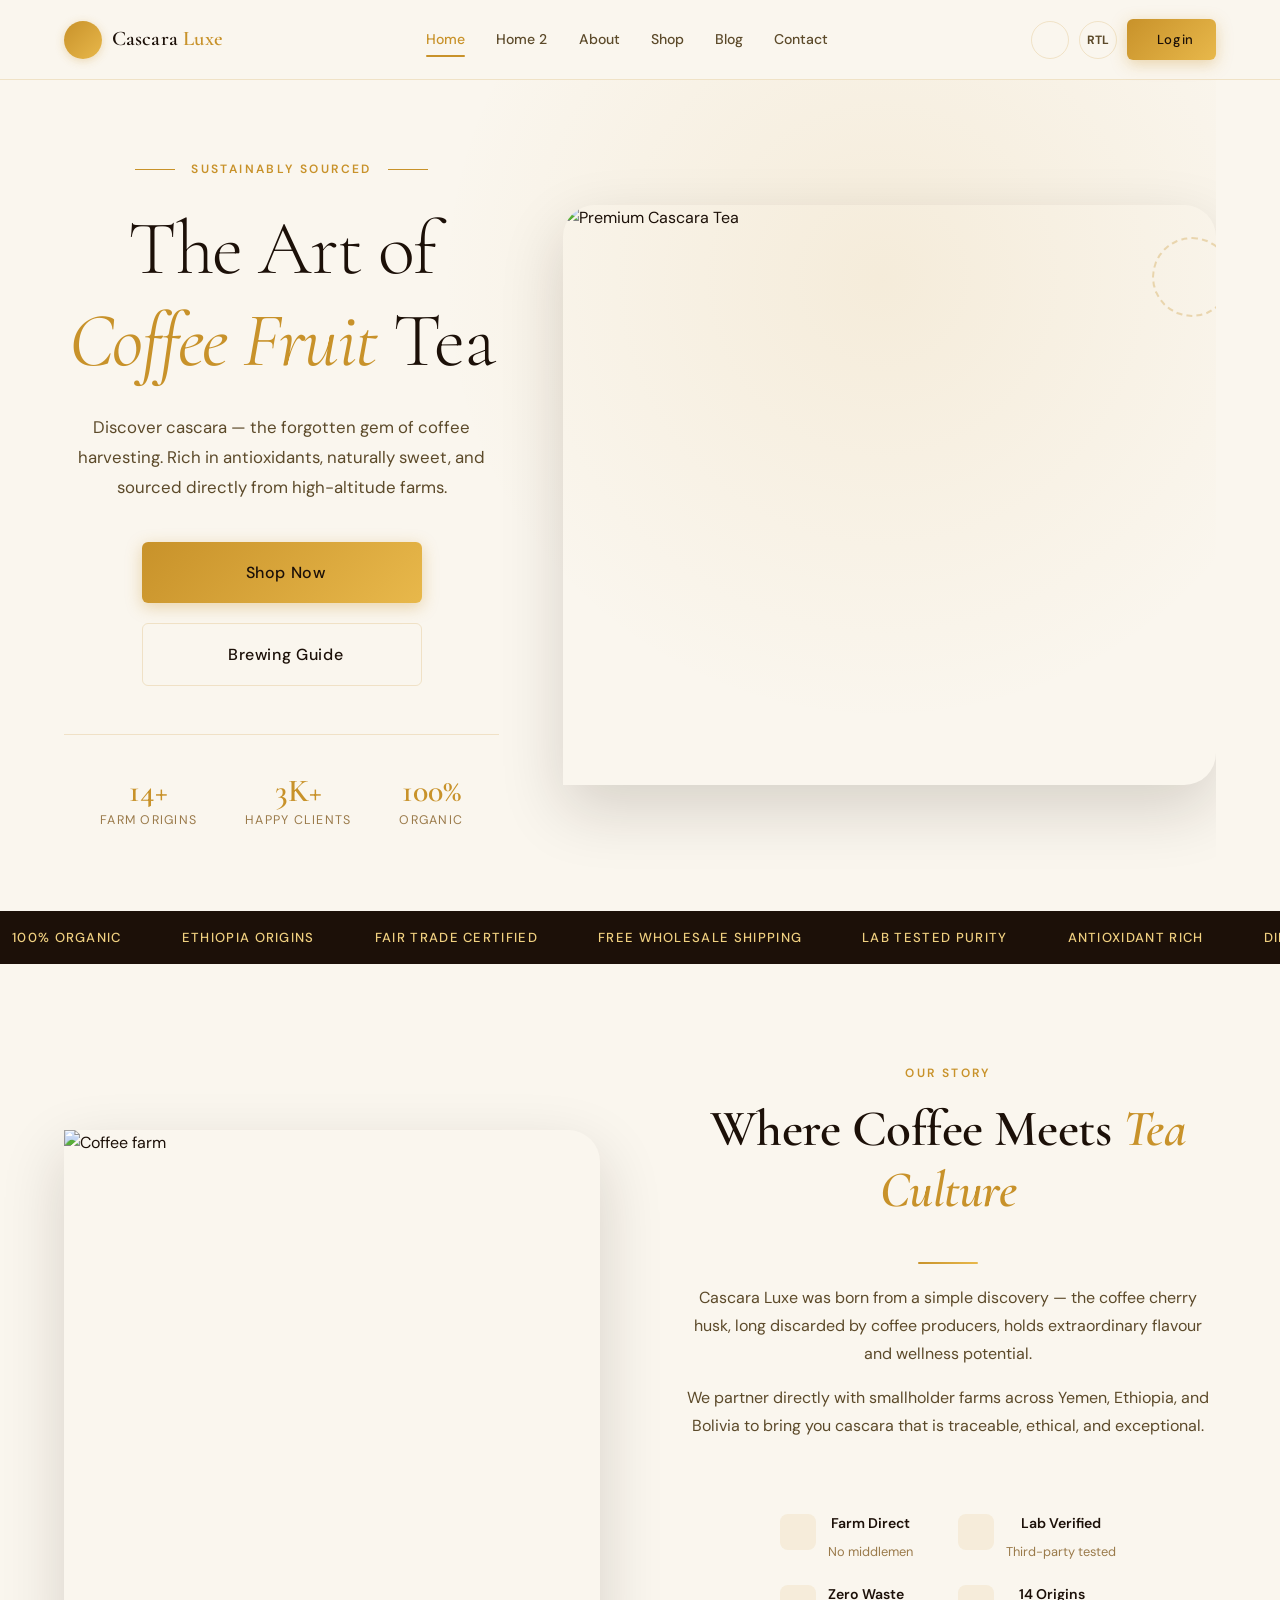
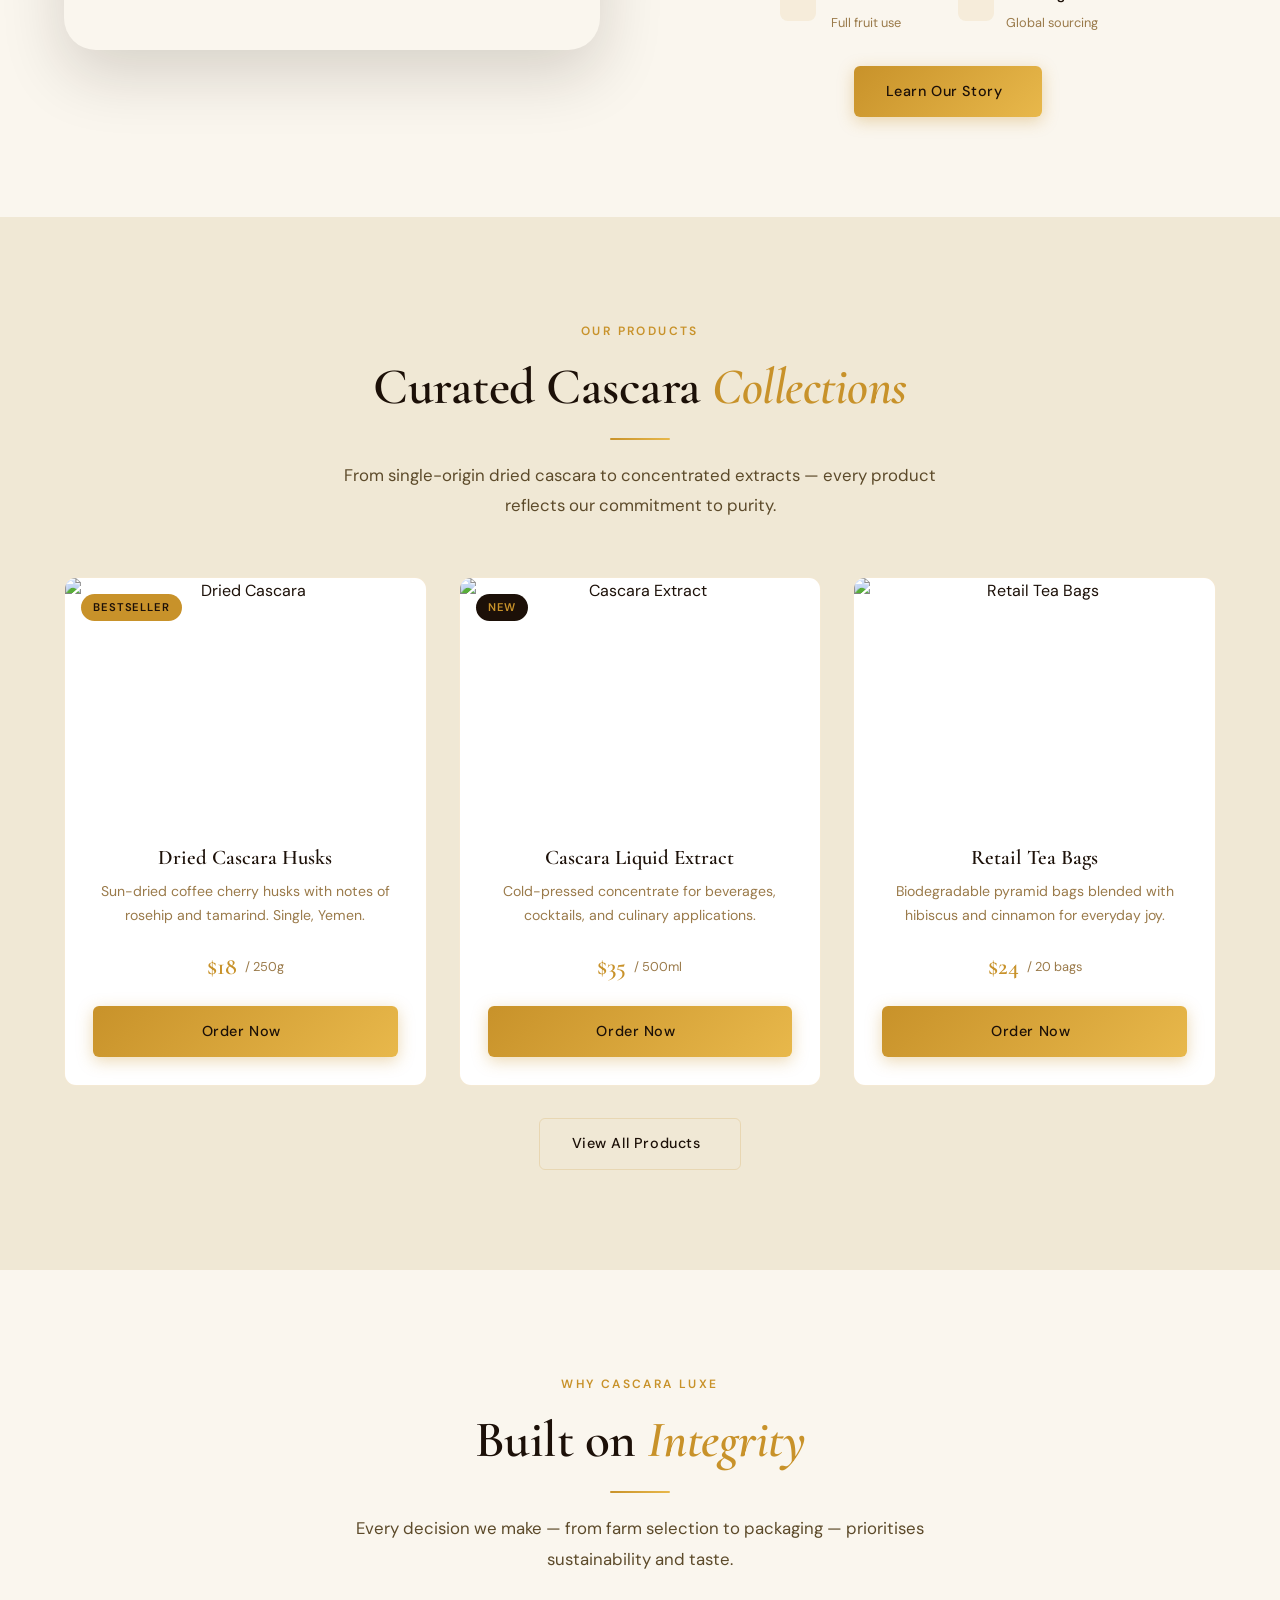
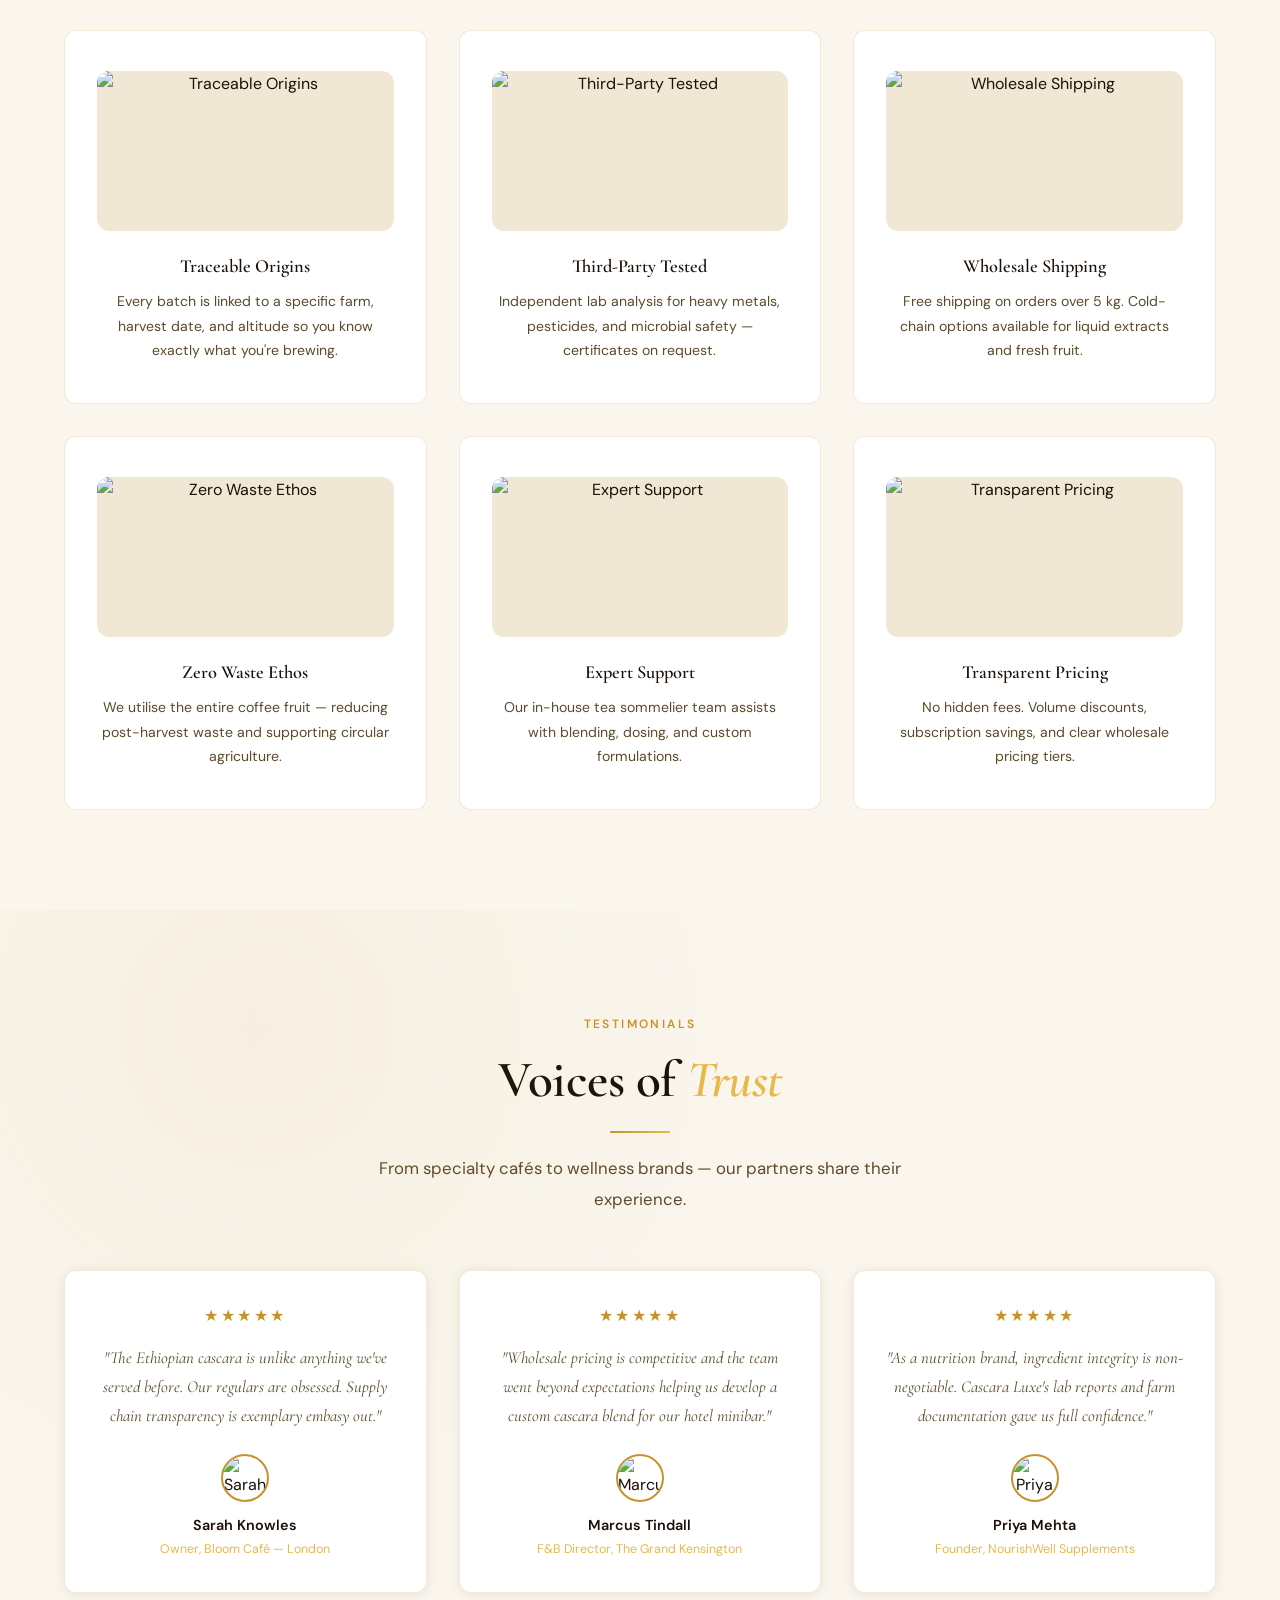
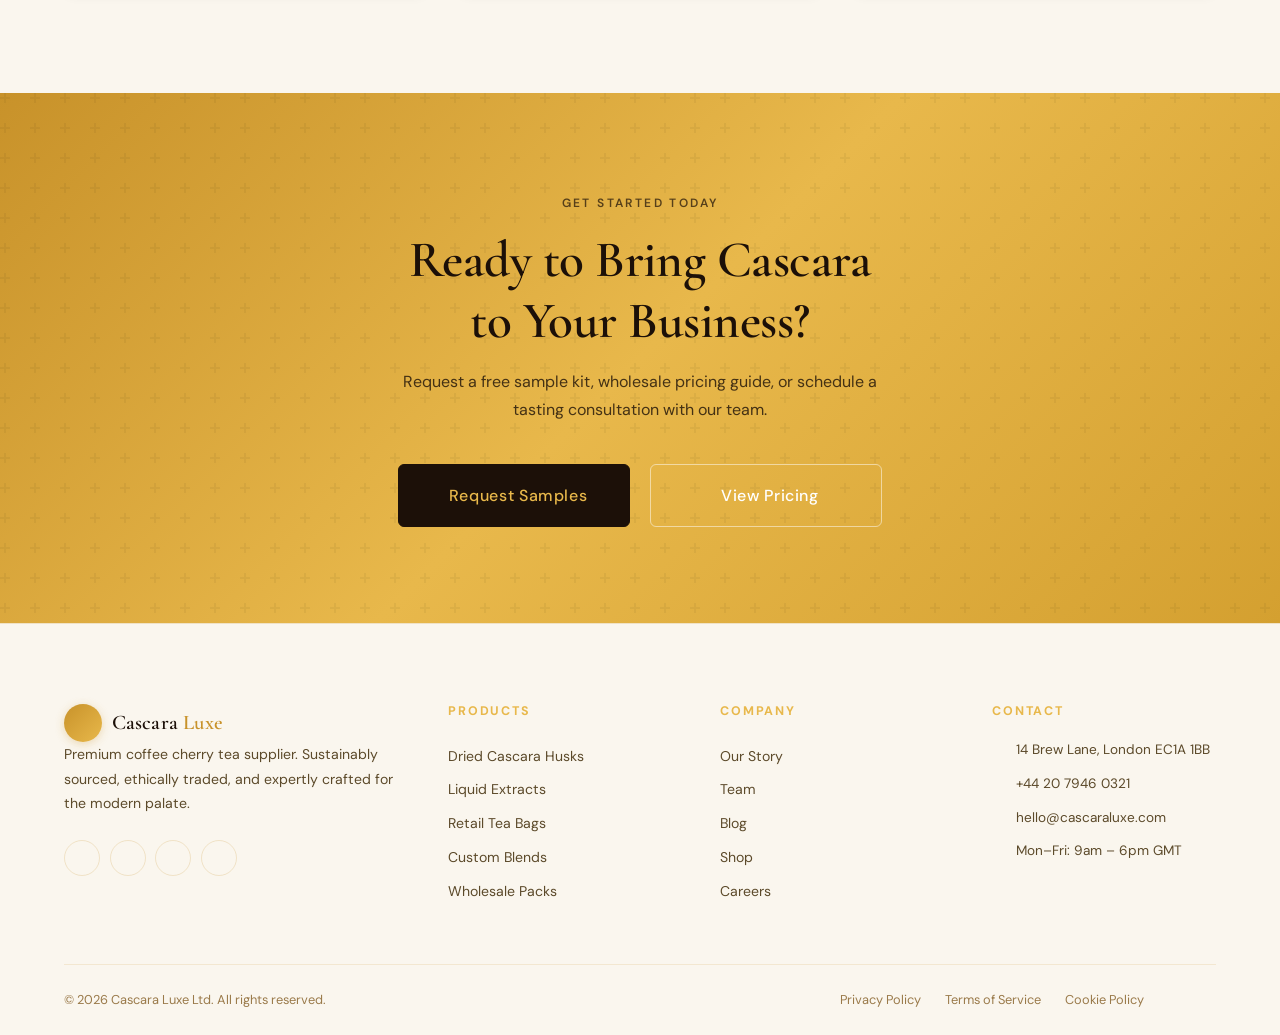
==== commit 98e5ce58: "U" ====
--- a/index.html
+++ b/index.html
@@ -136,7 +136,7 @@
     <div class="container">
       <div class="about-grid">
         <div class="about-img-wrap">
-          <img src="https://mymerrymessygermanlife.com/wp-content/uploads/2022/04/coffee-stock-photo-scaled.webp"
+          <img src="https://images.stockcake.com/public/6/6/b/66b62132-012e-4809-97a9-a932b76a99c8_large/books-and-tea-stockcake.jpg"
                alt="Coffee farm" class="about-img-main" loading="lazy" />
           
           
@@ -353,7 +353,7 @@
       <h2>Ready to Bring Cascara <br>to Your Business?</h2>
       <p>Request a free sample kit, wholesale pricing guide, or schedule a tasting consultation with our team.</p>
       <div class="cta-btns">
-        <a href="contact.html" class="btn btn-dark btn-lg"><i class="ri-mail-send-line"></i> Request Samples</a>
+        <a href="pages/contact.html" class="btn btn-dark btn-lg"><i class="ri-mail-send-line"></i> Request Samples</a>
         <a href="pages/shop.html" class="btn btn-outline-white btn-lg"><i class="ri-price-tag-3-line"></i> View Pricing</a>
       </div>
     </div>
--- a/assets/css/style.css
+++ b/assets/css/style.css
@@ -1021,6 +1021,18 @@
   }
 }
 
+@media (max-width: 768px) {
+  .about-img-main {
+    height: 400px;
+  }
+}
+
+@media (max-width: 480px) {
+  .about-img-main {
+    height: 280px;
+  }
+}
+
 /* ── Products / Cards Grid ──────────────────────────────── */
 .products-section {
   padding: var(--section-pad) 0;
@@ -1250,6 +1262,12 @@
     gap: 1rem;
   }
 
+  @media (max-width: 480px) {
+    #features .features-grid {
+      grid-template-columns: 1fr;
+    }
+  }
+
   #features .feature-card {
     padding: 1.5rem 1rem;
   }
@@ -1419,15 +1437,28 @@
 }
 
 .cta-btns {
-  display: flex;
+  display: grid;
+  grid-auto-flow: column;
+  grid-auto-columns: 1fr;
   gap: 1.25rem;
   justify-content: center;
-  flex-wrap: wrap;
+  max-width: max-content;
+  margin: 0 auto;
 }
 
 .cta-btns .btn {
-  min-width: 220px;
   justify-content: center;
+}
+
+@media (max-width: 550px) {
+  .cta-btns {
+    grid-auto-flow: row;
+    grid-auto-columns: unset;
+    grid-template-columns: 1fr;
+    width: 100%;
+    max-width: 280px;
+    margin: 0 auto;
+  }
 }
 
 /* ── Blog Section ───────────────────────────────────────── */
@@ -1635,6 +1666,16 @@
   .brewing-steps {
     grid-template-columns: 1fr;
     gap: 3.5rem;
+  }
+
+  .brewing-step-img-wrap {
+    height: 280px;
+  }
+}
+
+@media (max-width: 480px) {
+  .brewing-step-img-wrap {
+    height: 200px;
   }
 }
 
@@ -2096,8 +2137,7 @@
   text-transform: uppercase;
 }
 
-.form-input,
-.form-select {
+.form-input {
   padding: 0.75rem 1rem;
   border: 1.5px solid var(--border);
   border-radius: var(--radius-sm);
@@ -2109,10 +2149,43 @@
   outline: none;
 }
 
-.form-input:focus,
+.form-select {
+  padding: 0.75rem 2.75rem 0.75rem 1rem;
+  border: 1.5px solid var(--border);
+  border-radius: var(--radius-sm);
+  background: var(--bg-primary);
+  color: var(--text-primary);
+  font-family: var(--font-body);
+  font-size: 0.92rem;
+  outline: none;
+  cursor: pointer;
+  
+  /* Custom Dropdown Arrow */
+  appearance: none;
+  -webkit-appearance: none;
+  -moz-appearance: none;
+  background-image: url("data:image/svg+xml;utf8,<svg xmlns='http://www.w3.org/2000/svg' viewBox='0 0 24 24' width='20' height='20' fill='%239A7A4A'><path d='M12 16L6 10H18L12 16Z'></path></svg>");
+  background-repeat: no-repeat;
+  background-position: right 1.25rem center;
+  background-size: 16px;
+  
+  transition: border-color 0.2s ease, background-image 0.2s ease, box-shadow 0.2s ease;
+}
+
+.form-input:focus {
+  border-color: var(--gold);
+  box-shadow: 0 0 0 3px rgba(200, 146, 42, 0.12);
+}
+
 .form-select:focus {
   border-color: var(--gold);
   box-shadow: 0 0 0 3px rgba(200, 146, 42, 0.12);
+  background-image: url("data:image/svg+xml;utf8,<svg xmlns='http://www.w3.org/2000/svg' viewBox='0 0 24 24' width='20' height='20' fill='%23C8922A'><path d='M12 16L6 10H18L12 16Z'></path></svg>");
+}
+
+.form-select:hover {
+  border-color: var(--gold);
+  background-image: url("data:image/svg+xml;utf8,<svg xmlns='http://www.w3.org/2000/svg' viewBox='0 0 24 24' width='20' height='20' fill='%23C8922A'><path d='M12 16L6 10H18L12 16Z'></path></svg>");
 }
 
 .form-input.error {
--- a/assets/css/dark-mode.css
+++ b/assets/css/dark-mode.css
@@ -121,3 +121,14 @@
 [data-theme="dark"] .faq-item summary {
     color: var(--text-primary) !important;
 }
+
+/* Fix form select arrow colors in dark theme */
+[data-theme="dark"] .form-select:hover,
+[data-theme="dark"] .form-select:focus {
+    background-image: url("data:image/svg+xml;utf8,<svg xmlns='http://www.w3.org/2000/svg' viewBox='0 0 24 24' width='20' height='20' fill='%23E8B84B'><path d='M12 16L6 10H18L12 16Z'></path></svg>");
+}
+
+/* Fix brewing step numbers readability in dark mode */
+[data-theme="dark"] .brewing-step-num {
+    color: #1C1008 !important;
+}
--- a/assets/css/rtl.css
+++ b/assets/css/rtl.css
@@ -41,3 +41,34 @@
     left: auto;
     right: 1rem;
 }
+
+[dir="rtl"] .form-select {
+    background-position: left 1.25rem center !important;
+    padding-left: 2.75rem !important;
+    padding-right: 1rem !important;
+}
+
+[dir="rtl"] .back-to-top {
+    right: auto !important;
+    left: 2rem !important;
+    transform: translateY(20px);
+}
+
+[dir="rtl"] .back-to-top.show {
+    transform: translateY(0);
+}
+
+[dir="rtl"] .footer-bottom-links {
+    padding-right: 0 !important;
+    padding-left: 4.5rem !important;
+}
+
+[dir="rtl"] .auth-toggles {
+    right: auto !important;
+    left: 2rem !important;
+}
+
+[dir="rtl"] .password-toggle {
+    right: auto !important;
+    left: 0.75rem !important;
+}
